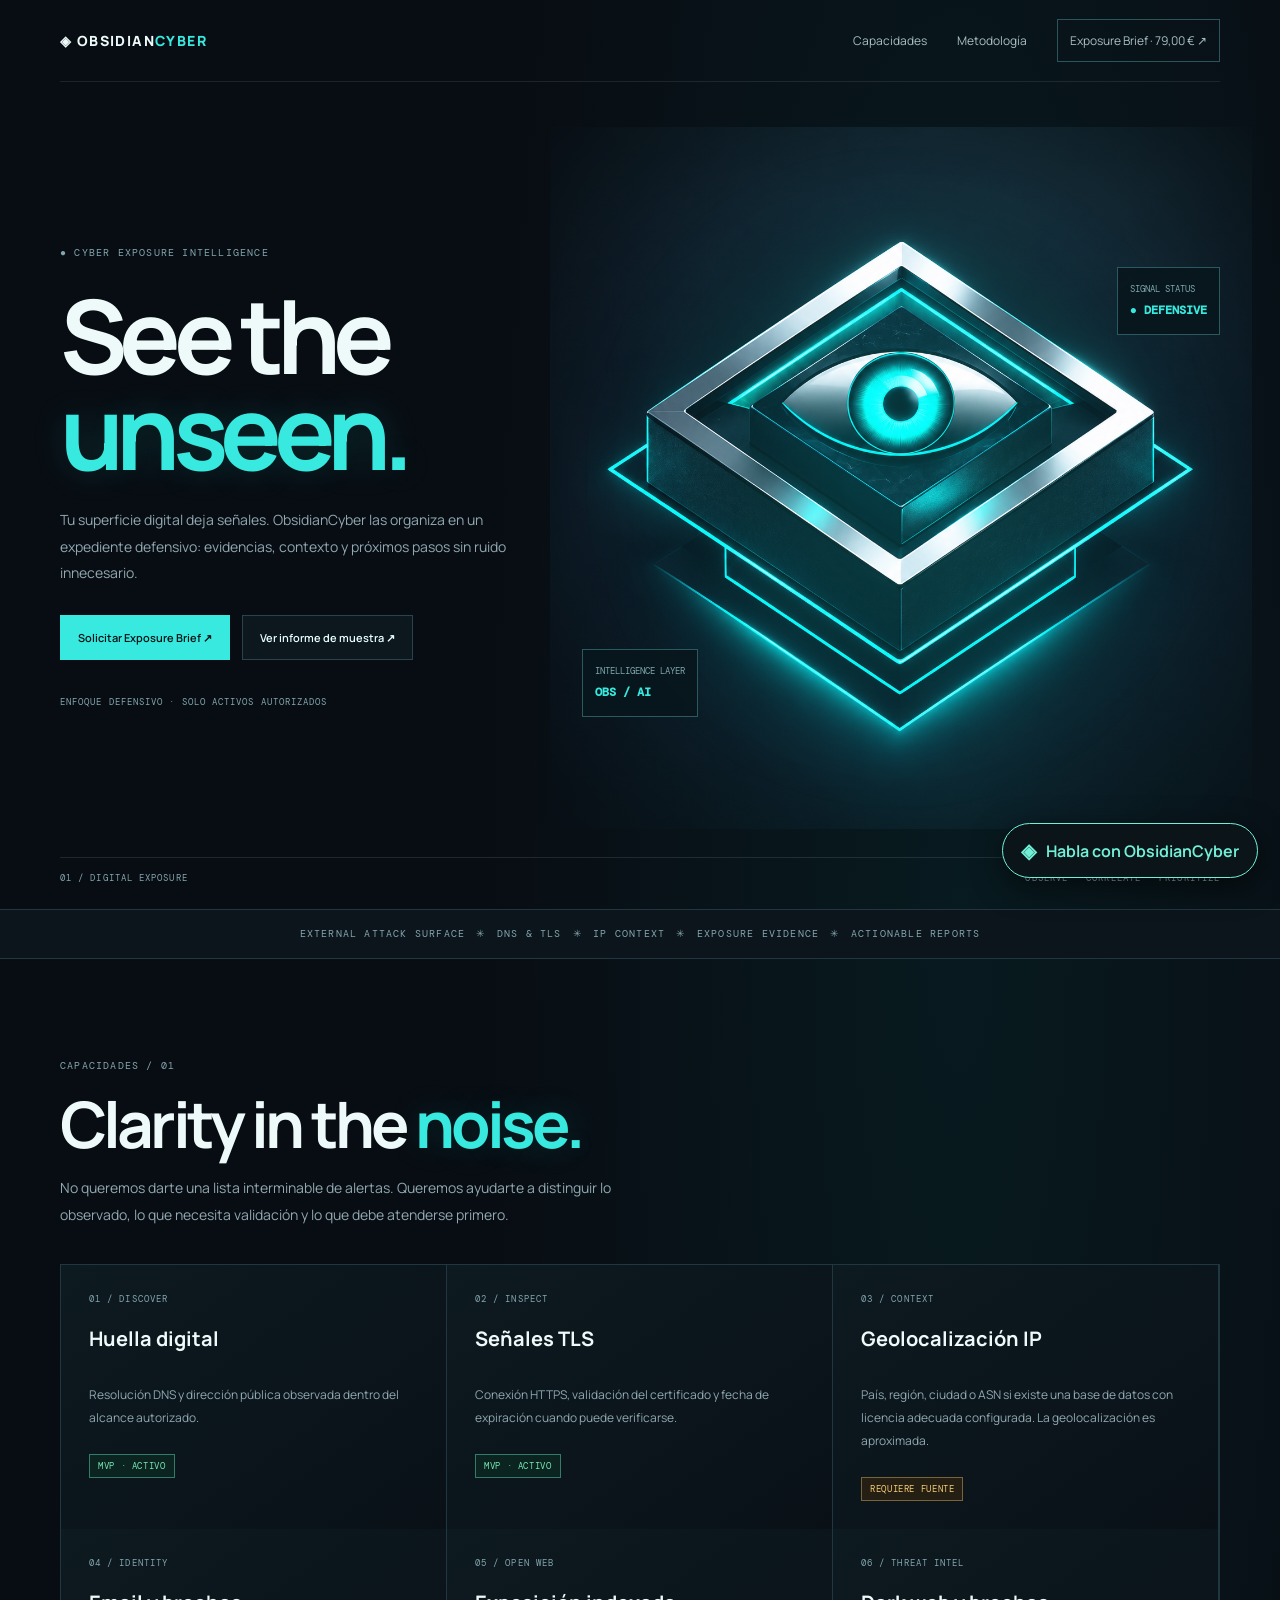
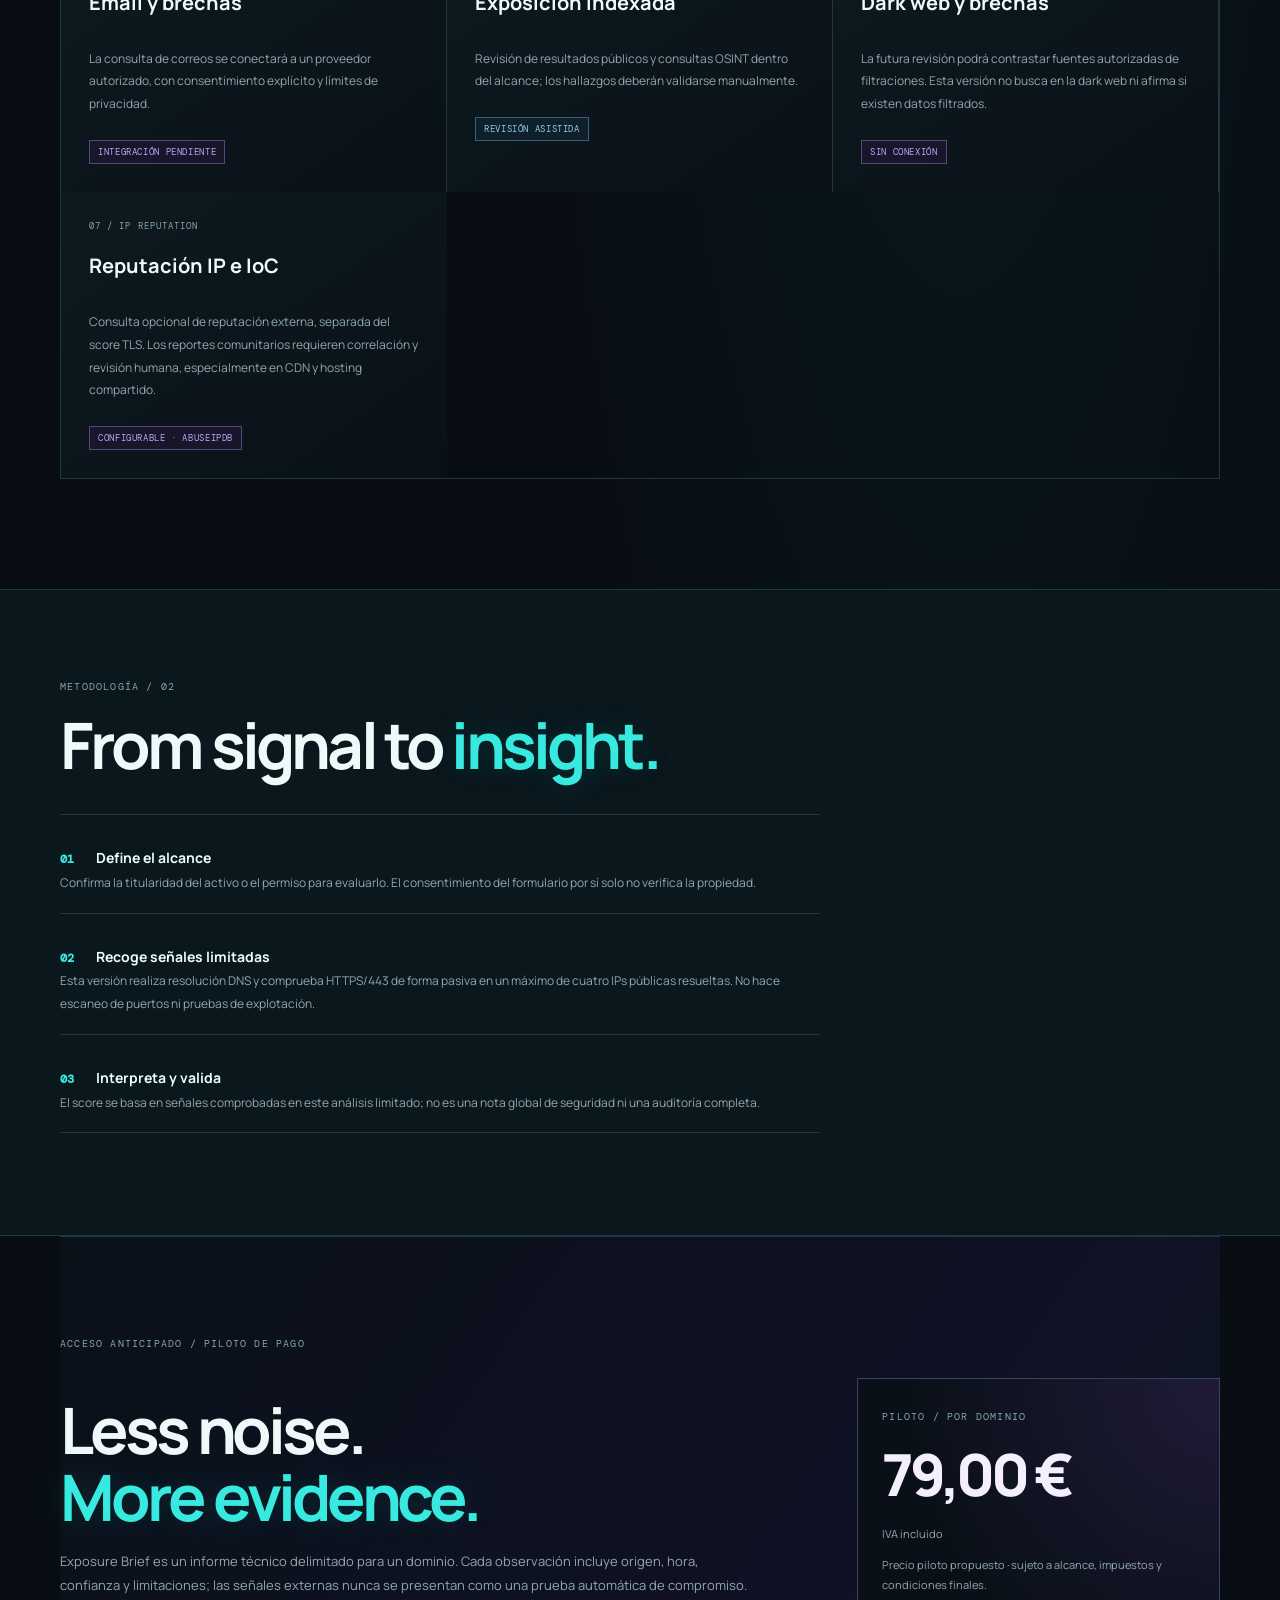
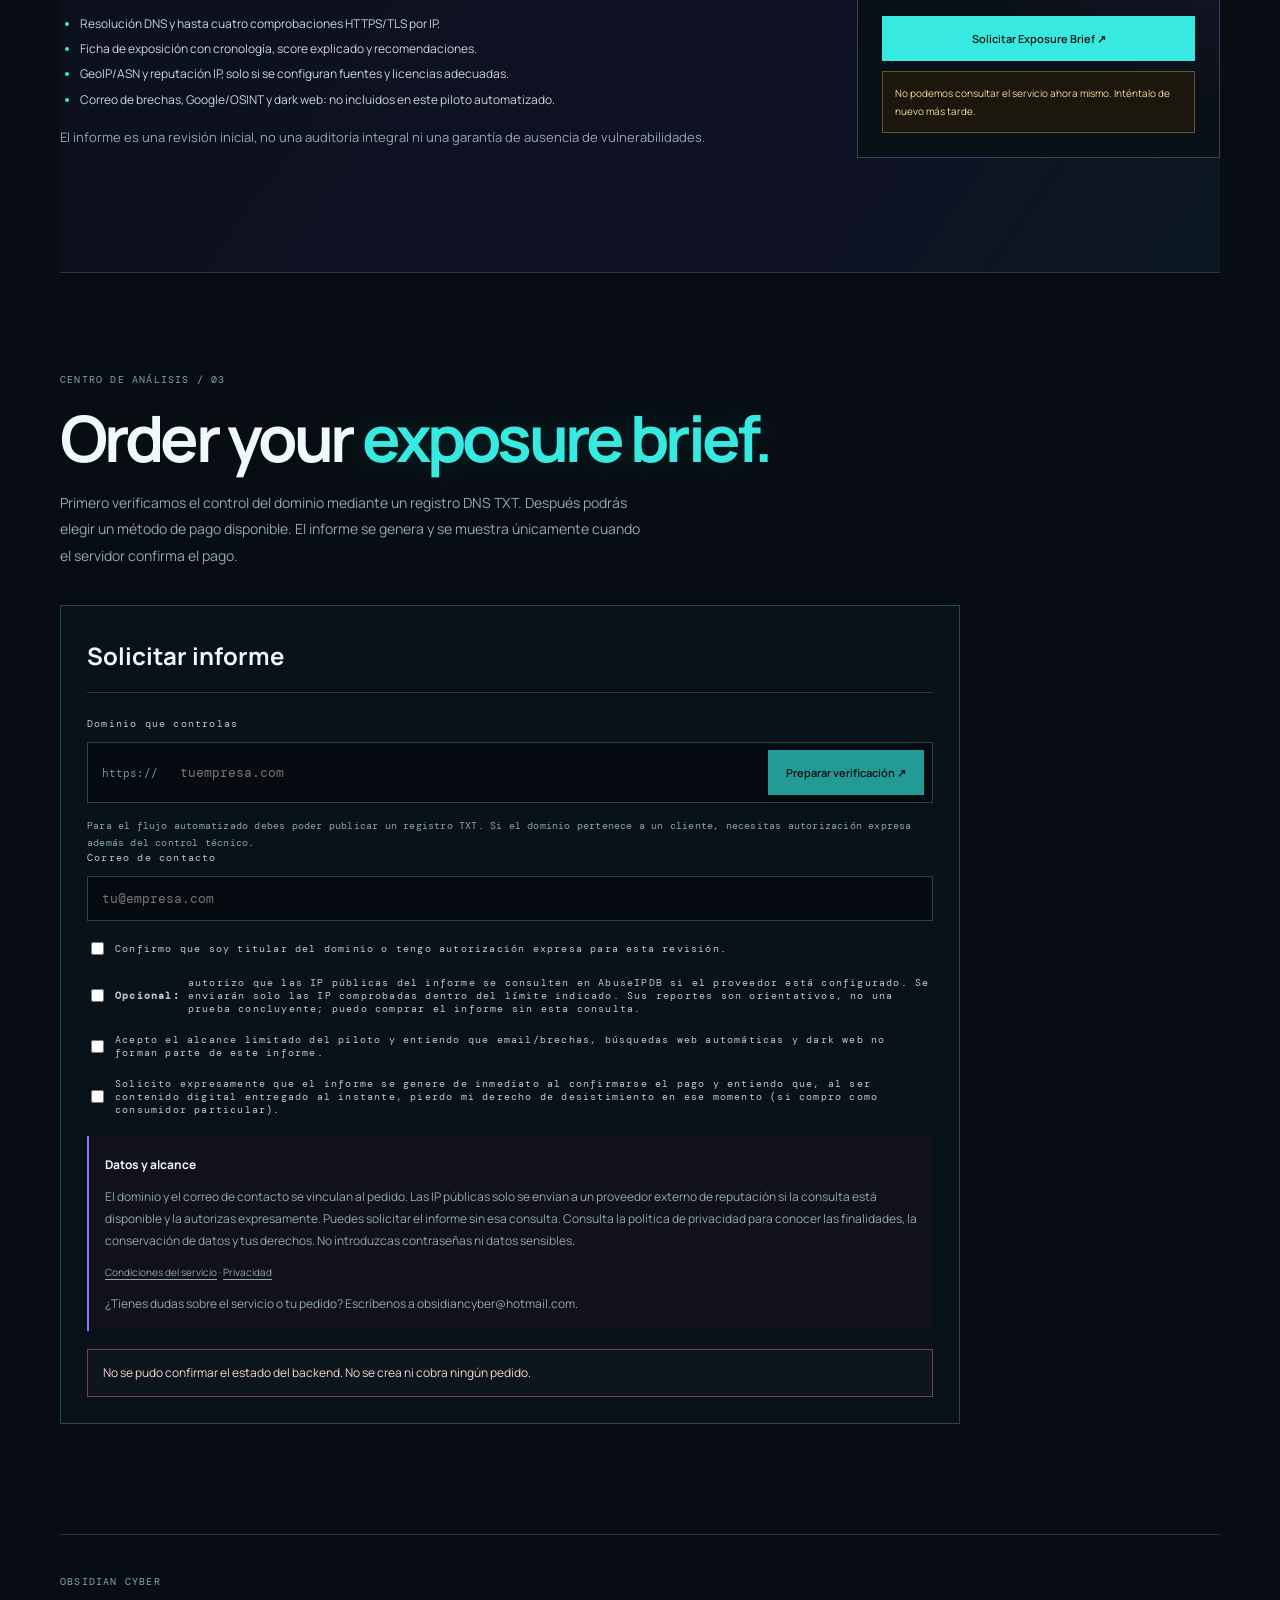
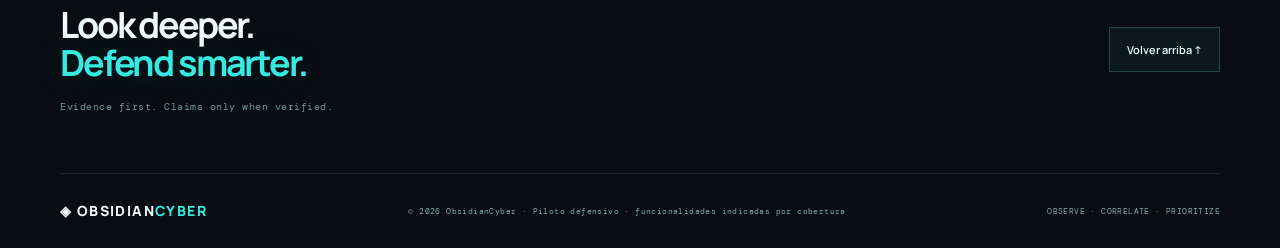
==== index.html @ bfe2bda4 "Make DNS TXT domain verification optional before payment - OBSIDIAN_REQUIRE_DNS_VERIFICATION (defaul" ====
<!doctype html>
<html lang="es">
<head>
  <meta charset="utf-8">
  <meta name="viewport" content="width=device-width,initial-scale=1">
  <meta name="theme-color" content="#080d13">
  <meta name="description" content="ObsidianCyber: inteligencia defensiva de exposición digital con evidencias verificables y prioridades explicables.">
  <title>ObsidianCyber — See the unseen</title>
  <link rel="stylesheet" href="styles.css">
</head>
<body>
<header class="nav">
  <a class="brand" href="#top" aria-label="ObsidianCyber inicio">◈ OBSIDIAN<span>CYBER</span></a>
  <nav aria-label="Navegación principal">
    <a href="#capabilities">Capacidades</a><a href="#workflow">Metodología</a><a class="navcta" href="#workspace">Exposure Brief · <span class="pilot-price-total">79,00 €</span> ↗</a>
  </nav>
  <button class="menu" aria-label="Abrir menú" aria-expanded="false">☰</button>
</header>
<main id="top">
  <section class="hero wrap">
    <div class="copy">
      <div class="eyebrow">● CYBER EXPOSURE INTELLIGENCE</div>
      <h1>See the<br><em>unseen.</em></h1>
      <p>Tu superficie digital deja señales. ObsidianCyber las organiza en un expediente defensivo: evidencias, contexto y próximos pasos sin ruido innecesario.</p>
      <div class="actions"><a class="button primary" href="#workspace">Solicitar Exposure Brief ↗</a><a class="button" href="sample-report.html" target="_blank" rel="noopener noreferrer">Ver informe de muestra ↗</a></div>
      <small>ENFOQUE DEFENSIVO · SOLO ACTIVOS AUTORIZADOS</small>
    </div>
    <div class="art"><div class="glow"></div><img src="assets/obsidiancyber-eye.png" alt="Emblema de ojo cibernético turquesa sobre una estructura oscura de cromo"><div class="tag tag1">SIGNAL STATUS<br><b>● DEFENSIVE</b></div><div class="tag tag2">INTELLIGENCE LAYER<br><b>OBS / AI</b></div></div>
    <div class="herofoot">01 / DIGITAL EXPOSURE <span>OBSERVE · CORRELATE · PRIORITIZE</span></div>
  </section>
  <div class="ticker">EXTERNAL ATTACK SURFACE　✳　DNS & TLS　✳　IP CONTEXT　✳　EXPOSURE EVIDENCE　✳　ACTIONABLE REPORTS</div>

  <section id="capabilities" class="section wrap">
    <div class="eyebrow">CAPACIDADES / 01</div><h2>Clarity in the <em>noise.</em></h2>
    <p class="intro">No queremos darte una lista interminable de alertas. Queremos ayudarte a distinguir lo observado, lo que necesita validación y lo que debe atenderse primero.</p>
    <div class="grid capability-grid">
      <article><label>01 / DISCOVER</label><h3>Huella digital</h3><p>Resolución DNS y dirección pública observada dentro del alcance autorizado.</p><span class="status status-live">MVP · ACTIVO</span></article>
      <article><label>02 / INSPECT</label><h3>Señales TLS</h3><p>Conexión HTTPS, validación del certificado y fecha de expiración cuando puede verificarse.</p><span class="status status-live">MVP · ACTIVO</span></article>
      <article><label>03 / CONTEXT</label><h3>Geolocalización IP</h3><p>País, región, ciudad o ASN si existe una base de datos con licencia adecuada configurada. La geolocalización es aproximada.</p><span class="status status-setup">REQUIERE FUENTE</span></article>
      <article><label>04 / IDENTITY</label><h3>Email y brechas</h3><p>La consulta de correos se conectará a un proveedor autorizado, con consentimiento explícito y límites de privacidad.</p><span class="status status-roadmap">INTEGRACIÓN PENDIENTE</span></article>
      <article><label>05 / OPEN WEB</label><h3>Exposición indexada</h3><p>Revisión de resultados públicos y consultas OSINT dentro del alcance; los hallazgos deberán validarse manualmente.</p><span class="status status-manual">REVISIÓN ASISTIDA</span></article>
      <article><label>06 / THREAT INTEL</label><h3>Dark web y brechas</h3><p>La futura revisión podrá contrastar fuentes autorizadas de filtraciones. Esta versión no busca en la dark web ni afirma si existen datos filtrados.</p><span class="status status-roadmap">SIN CONEXIÓN</span></article>
      <article><label>07 / IP REPUTATION</label><h3>Reputación IP e IoC</h3><p>Consulta opcional de reputación externa, separada del score TLS. Los reportes comunitarios requieren correlación y revisión humana, especialmente en CDN y hosting compartido.</p><span class="status status-roadmap">CONFIGURABLE · ABUSEIPDB</span></article>
    </div>
  </section>

  <section id="workflow" class="workflow"><div class="wrap"><div class="eyebrow">METODOLOGÍA / 02</div><h2>From signal to <em>insight.</em></h2><div class="steps"><p><b>01</b> <strong>Define el alcance</strong><br>Confirma la titularidad del activo o el permiso para evaluarlo. El consentimiento del formulario por sí solo no verifica la propiedad.</p><p><b>02</b> <strong>Recoge señales limitadas</strong><br>Esta versión realiza resolución DNS y comprueba HTTPS/443 de forma pasiva en un máximo de cuatro IPs públicas resueltas. No hace escaneo de puertos ni pruebas de explotación.</p><p><b>03</b> <strong>Interpreta y valida</strong><br>El score se basa en señales comprobadas en este análisis limitado; no es una nota global de seguridad ni una auditoría completa.</p></div></div></section>

  <section class="section wrap pilot-offer" id="pilot-offer">
    <div class="eyebrow">ACCESO ANTICIPADO / PILOTO DE PAGO</div>
    <div class="pilot-layout">
      <div class="pilot-copy">
        <h2>Less noise.<br><em>More evidence.</em></h2>
        <p>Exposure Brief es un informe técnico delimitado para un dominio. Cada observación incluye origen, hora, confianza y limitaciones; las señales externas nunca se presentan como una prueba automática de compromiso.</p>
        <ul class="pilot-list">
          <li>Resolución DNS y hasta cuatro comprobaciones HTTPS/TLS por IP.</li>
          <li>Ficha de exposición con cronología, score explicado y recomendaciones.</li>
          <li>GeoIP/ASN y reputación IP, solo si se configuran fuentes y licencias adecuadas.</li>
          <li>Correo de brechas, Google/OSINT y dark web: no incluidos en este piloto automatizado.</li>
        </ul>
        <p class="subtle-note">El informe es una revisión inicial, no una auditoría integral ni una garantía de ausencia de vulnerabilidades.</p>
      </div>
      <aside class="pilot-card">
        <span class="eyebrow">PILOTO / POR DOMINIO</span>
        <div class="pilot-price">79,00 €</div>
        <p class="pilot-price-breakdown subtle-note">IVA incluido</p>
        <p>Precio piloto propuesto · sujeto a alcance, impuestos y condiciones finales.</p>
        <a class="button primary" href="#workspace">Solicitar Exposure Brief ↗</a>
        <div id="checkoutStatus" class="checkout-status" role="status">Preparando tu solicitud…</div>
      </aside>
    </div>
  </section>

  <section id="workspace" class="section wrap workspace">
    <div class="eyebrow">CENTRO DE ANÁLISIS / 03</div><h2>Order your <em>exposure brief.</em></h2>
    <p class="intro" id="workspaceIntro">Primero verificamos el control del dominio mediante un registro DNS TXT. Después podrás elegir un método de pago disponible. El informe se genera y se muestra únicamente cuando el servidor confirma el pago.</p>
    <form id="orderForm">
      <div class="formheading"><div><h3>Solicitar informe</h3></div></div>
      <label for="orderDomain">Dominio que controlas</label>
      <div class="inputrow"><span>https://</span><input id="orderDomain" name="domain" placeholder="tuempresa.com" autocomplete="off" required maxlength="253" aria-describedby="orderDomainHelp"><button id="createOrderButton" class="button primary" type="submit" disabled>Preparar verificación ↗</button></div>
      <small id="orderDomainHelp">Para el flujo automatizado debes poder publicar un registro TXT. Si el dominio pertenece a un cliente, necesitas autorización expresa además del control técnico.</small>
      <label for="orderEmail">Correo de contacto</label>
      <input id="orderEmail" name="email" type="email" placeholder="tu@empresa.com" autocomplete="email" required maxlength="254">
      <label class="consent"><input id="orderAuth" name="authorized" type="checkbox" required> Confirmo que soy titular del dominio o tengo autorización expresa para esta revisión.</label>
      <label class="consent"><input id="externalIntelConsent" name="externalIntelConsent" type="checkbox"> <strong>Opcional:</strong> autorizo que las IP públicas del informe se consulten en AbuseIPDB si el proveedor está configurado. Se enviarán solo las IP comprobadas dentro del límite indicado. Sus reportes son orientativos, no una prueba concluyente; puedo comprar el informe sin esta consulta.</label>
      <label class="consent"><input id="termsConsent" name="terms" type="checkbox" required> Acepto el alcance limitado del piloto y entiendo que email/brechas, búsquedas web automáticas y dark web no forman parte de este informe.</label>
      <label class="consent"><input id="immediateDeliveryConsent" name="immediateDelivery" type="checkbox" required> Solicito expresamente que el informe se genere de inmediato al confirmarse el pago y entiendo que, al ser contenido digital entregado al instante, pierdo mi derecho de desistimiento en ese momento (si compro como consumidor particular).</label>
      <div class="privacy-note"><strong>Datos y alcance</strong><p>El dominio y el correo de contacto se vinculan al pedido. Las IP públicas solo se envían a un proveedor externo de reputación si la consulta está disponible y la autorizas expresamente. Puedes solicitar el informe sin esa consulta. Consulta la política de privacidad para conocer las finalidades, la conservación de datos y tus derechos. No introduzcas contraseñas ni datos sensibles.</p><p class="legal-links"><a href="terms.html" target="_blank" rel="noopener noreferrer">Condiciones del servicio</a> · <a href="privacy.html" target="_blank" rel="noopener noreferrer">Privacidad</a></p>
<p id="obsidianSupportContact" class="subtle-note">¿Tienes dudas sobre el servicio o tu pedido? Escríbenos a <a href="mailto:obsidiancyber@hotmail.com">obsidiancyber@hotmail.com</a>.</p></div>
      <div id="orderMessage" class="form-message info" role="status" aria-live="polite">Primero verificaremos el control del dominio mediante DNS TXT. Después podrás continuar al pago cuando el pedido esté validado. El informe solo se genera tras la confirmación del pago.</div>
    </form>
    <div id="verificationPanel" class="verification-panel" hidden>
      <div class="verification-header"><span class="eyebrow">VERIFICACIÓN DEL DOMINIO / DNS TXT</span><h3>Publica este registro DNS</h3><p>Añade un TXT en tu proveedor DNS. La verificación puede tardar según el TTL y la propagación.</p></div>
      <div class="txt-value"><span>Nombre / Host</span><code id="txtName"></code><button class="button copy-button" id="copyTxtName" type="button">Copiar</button></div>
      <div class="txt-value"><span>Valor TXT</span><code id="txtValue"></code><button class="button copy-button" id="copyTxtValue" type="button">Copiar</button></div>
      <div class="actions verification-actions"><button class="button primary" id="verifyDomainButton" type="button">Comprobar registro TXT ↗</button><button class="button primary" id="payButton" type="button" disabled>Continuar al pago seguro · 79,00 € ↗</button></div>
      <div id="inlinePayPalPanel" class="inline-payments" hidden>
        <p id="inlinePaymentMessage" class="subtle-note" role="status" aria-live="polite">
          Selecciona una forma de pago. El informe solo se mostrará tras confirmar el cobro.
        </p>
        <div id="paypalButtonContainer"></div>
        <div id="cardFieldsPanel" hidden>
          <h3>Pago con tarjeta</h3>
          <p class="subtle-note">Los datos de tarjeta se introducen en campos seguros alojados por PayPal.</p>
          <div id="card-name-field-container" class="card-field"></div>
          <div id="card-number-field-container" class="card-field"></div>
          <div class="card-fields-grid">
            <div id="card-expiry-field-container" class="card-field"></div>
            <div id="card-cvv-field-container" class="card-field"></div>
          </div>
          <button id="cardPayButton" class="button primary" type="button">
            Pagar con tarjeta · 79,00 €
          </button>
        </div>
      </div>
      <p id="verificationMessage" class="subtle-note" role="status" aria-live="polite"></p>
    </div>
    <div id="report" class="report" hidden aria-live="polite"></div>
  </section>

  <section class="closing wrap"><div><div class="eyebrow">OBSIDIAN CYBER</div><h2>Look deeper.<br><em>Defend smarter.</em></h2><p class="closing-note">Evidence first. Claims only when verified.</p></div><a class="button" href="#top">Volver arriba ↑</a></section>
</main>
<footer class="footer"><a class="brand" href="#top">◈ OBSIDIAN<span>CYBER</span></a><small>© <span id="year"></span> ObsidianCyber · Piloto defensivo · funcionalidades indicadas por cobertura</small><small>OBSERVE · CORRELATE · PRIORITIZE</small></footer>

  <div id="ocSalesChatWidget" class="oc-sales-widget">
    <section id="ocSalesChatPanel" class="oc-sales-panel" aria-label="Asistente comercial" hidden>
      <header class="oc-sales-header">
        <div>
          <div class="oc-sales-brand">◈ OBSIDIAN<span>CYBER</span></div>
          <div class="oc-sales-eyebrow">ASISTENTE COMERCIAL</div>
        </div>
        <button id="ocSalesChatClose" class="oc-sales-close" type="button" aria-label="Cerrar chat">×</button>
      </header>
      <div id="ocSalesChatMessages" class="oc-sales-messages" role="log" aria-live="polite">
        <div class="oc-sales-bubble assistant">Hola, bienvenido a ObsidianCyber. ¿Gestionas webs de clientes o quieres conocer la exposición pública de tu propio dominio?</div>
      </div>
      <div class="oc-sales-links">
        <a href="sample-report.html" target="_blank" rel="noopener noreferrer">Ver informe de muestra ↗</a>
        <a href="#workspace" id="ocSalesOrderLink">Servicio piloto · <span class="pilot-price-total">79,00 €</span></a>
      </div>
      <form id="ocSalesChatForm" class="oc-sales-form">
        <label class="oc-sales-sr" for="ocSalesChatInput">Tu mensaje</label>
        <input id="ocSalesChatInput" name="message" maxlength="1000" autocomplete="off" placeholder="Escribe tu pregunta…" required>
        <button id="ocSalesChatSend" type="submit">Enviar</button>
      </form>
      <p class="oc-sales-disclaimer">Asistente de IA. No introduzcas datos sensibles. El informe solo se genera tras la confirmación del pago por el servidor.</p>
    </section>
    <button id="ocSalesChatToggle" class="oc-sales-toggle" type="button" aria-expanded="false" aria-controls="ocSalesChatPanel">
      <span class="oc-sales-toggle-icon">◈</span> Habla con ObsidianCyber
    </button>
  </div>

  <script src="script.js" defer></script>
</body>
</html>
---- styles.css ----
@import url('https://fonts.googleapis.com/css2?family=DM+Mono:wght@400;500&family=Manrope:wght@400;600;700;800&display=swap');
:root{--bg:#080d13;--panel:#0c171e;--line:#203740;--text:#eefafa;--muted:#91a8b0;--cyan:#28f0e2}*{box-sizing:border-box}html{scroll-behavior:smooth}body{margin:0;background:radial-gradient(ellipse at 75% 18%,#07383b50,transparent 35%),var(--bg);color:var(--text);font-family:Manrope,Arial,sans-serif}a{color:inherit;text-decoration:none}.nav,.wrap{width:min(1160px,calc(100% - 44px));margin:auto}.nav{height:82px;display:flex;align-items:center;justify-content:space-between;border-bottom:1px solid #ffffff17}.brand{font-size:14px;font-weight:800;letter-spacing:.1em}.brand span{color:var(--cyan)}nav{display:flex;gap:30px;align-items:center;color:#a9bec4;font-size:12px}.navcta{padding:12px;border:1px solid #2c555b}.menu{display:none;background:none;color:white;border:1px solid var(--line);padding:8px}.hero{min-height:660px;display:grid;grid-template-columns:.9fr 1.1fr;align-items:center;position:relative;padding:45px 0 80px}.copy{z-index:2}.eyebrow,label,.herofoot,.ticker,small{font:10px 'DM Mono',monospace;letter-spacing:.12em;color:#83a6ad}.copy h1{font-size:clamp(66px,8vw,112px);line-height:.94;letter-spacing:-.075em;margin:28px 0}.copy h1 em,h2 em{font-style:normal;color:var(--cyan);text-shadow:0 0 35px #28f0e226}.copy>p,.intro{max-width:470px;color:var(--muted);line-height:1.9;font-size:14px}.actions{display:flex;gap:12px;flex-wrap:wrap;margin:28px 0}.button{display:inline-flex;align-items:center;justify-content:center;padding:14px 17px;border:1px solid #29434b;background:#0c171e;color:#e9ffff;font:600 11px Manrope;cursor:pointer}.primary{background:var(--cyan);color:#031314;border-color:var(--cyan)}.copy small{font-size:9px}.art{position:relative}.art img{display:block;width:110%;margin-left:-5%;mix-blend-mode:screen;mask-image:radial-gradient(ellipse 73% 70%,#000 60%,transparent 100%)}.glow{position:absolute;inset:20%;background:#00e8d522;filter:blur(65px);border-radius:50%}.tag{position:absolute;background:#07161ce8;border:1px solid #2a5a60;padding:12px;font:9px 'DM Mono';line-height:2;color:#7fa6ad}.tag b{font-size:12px;color:var(--cyan)}.tag1{right:0;top:20%}.tag2{left:0;bottom:16%}.herofoot{position:absolute;bottom:25px;left:0;right:0;display:flex;justify-content:space-between;border-top:1px solid #ffffff1a;padding-top:14px;font-size:9px}.ticker{text-align:center;padding:17px 10px;background:#0b151b;border-block:1px solid var(--line);white-space:nowrap;overflow:hidden}.section{padding-top:100px;padding-bottom:110px}.section h2,.workflow h2,.closing h2{font-size:clamp(40px,5vw,65px);letter-spacing:-.06em;line-height:1.05;margin:18px 0}.intro{max-width:580px;margin-bottom:36px}.grid{display:grid;grid-template-columns:repeat(3,1fr);border:1px solid var(--line)}.grid article{padding:28px;background:linear-gradient(145deg,#0d1a20,#091117);border-right:1px solid var(--line);min-height:210px}.grid article:last-child{border:0}.grid label{font-size:9px}.grid h3{font-size:20px}.grid p,.steps p{color:#91a8b0;font-size:12px;line-height:1.9}.workflow{background:#0a171d;border-block:1px solid #1b3a40;padding:90px 0}.steps{max-width:760px;margin-top:36px;border-top:1px solid var(--line)}.steps p{padding:18px 0;border-bottom:1px solid var(--line)}.steps b{color:var(--cyan);margin-right:20px;font-family:'DM Mono'}.steps strong{color:#e9ffff;font-size:14px}.section form{max-width:800px;border:1px solid #29464e;padding:26px;background:#091218}.section form>label{display:block;margin-bottom:12px;color:#b8cbd0}.inputrow{display:flex;align-items:center;gap:10px;background:#050b10;border:1px solid #29434b;padding:7px 8px 7px 14px}.inputrow span{font:11px 'DM Mono';color:#71969d}.inputrow input{flex:1;min-width:0;background:transparent;border:0;color:white;outline:none;padding:12px;font:13px 'DM Mono'}.consent{display:flex!important;align-items:center;gap:8px;margin-top:18px}.consent input{accent-color:var(--cyan)}form small{display:block;margin-top:14px;letter-spacing:.02em;line-height:1.7}#result{margin-top:18px;padding:16px;border:1px solid #27645e;background:#071d20;color:#bdfaf2;font-size:12px;line-height:1.8}.closing{display:flex;justify-content:space-between;align-items:center;border-top:1px solid var(--line);padding-top:40px;padding-bottom:50px}.closing h2{font-size:36px}.footer{width:min(1160px,calc(100% - 44px));margin:auto;min-height:75px;border-top:1px solid #ffffff17;display:flex;align-items:center;justify-content:space-between;gap:16px}.footer small{font-size:8px;letter-spacing:.05em}
@media(max-width:760px){.nav,.wrap,.footer{width:calc(100% - 32px)}nav{display:none;position:absolute;top:70px;left:0;right:0;padding:24px;background:#081219;z-index:5;flex-direction:column}.nav nav.open{display:flex}.menu{display:block}.hero{grid-template-columns:1fr;padding-top:20px;min-height:auto;padding-bottom:75px}.art{grid-row:1;max-width:530px;margin:auto}.copy h1{font-size:clamp(64px,16vw,94px);margin:10px 0 20px}.herofoot{font-size:7px}.section{padding:70px 0}.grid{grid-template-columns:1fr}.grid article{border-right:0;border-bottom:1px solid var(--line);min-height:auto}.grid article:last-child{border-bottom:0}.inputrow{flex-wrap:wrap}.inputrow .button{width:100%}.closing h2{font-size:28px}.footer{padding:20px 0;flex-wrap:wrap}.footer small:last-child{display:none}}@media(prefers-reduced-motion:reduce){html{scroll-behavior:auto}}
/* ObsidianCyber Intelligence Desk: editorial case-file aesthetic, not a law-enforcement record. */
:root{--cyan:#37e9df;--purple:#9872ff;--panel-2:#0e1a23;--danger:#ff817f;--warn:#f4cd76;--ok:#77e5b5}
button:disabled{opacity:.65;cursor:wait}.capability-grid article{display:flex;flex-direction:column;align-items:flex-start}.status{display:inline-flex;align-items:center;gap:6px;margin-top:12px;border:1px solid #ffffff24;padding:5px 8px;font:9px 'DM Mono',monospace;letter-spacing:.07em}.status-live{color:var(--ok);border-color:#347c69;background:#0b241f}.status-setup{color:var(--warn);border-color:#79643a;background:#241f12}.status-roadmap{color:#b8a7f6;border-color:#554780;background:#19152a}.status-manual{color:#8ecce9;border-color:#356278;background:#0f202b}.workspace{scroll-margin-top:24px}.workspace form{max-width:900px}.formheading{display:flex;align-items:center;justify-content:space-between;gap:20px;border-bottom:1px solid var(--line);padding-bottom:20px;margin-bottom:24px}.formheading h3{margin:7px 0 0;font-size:24px}.case-stamp{border:1px solid #356b6c;color:var(--cyan);padding:10px 12px;font:10px 'DM Mono',monospace;letter-spacing:.1em;white-space:nowrap}.privacy-note{margin-top:20px;padding:16px;border-left:2px solid var(--purple);background:#11111c}.privacy-note strong{font-size:12px}.privacy-note p{color:var(--muted);font-size:12px;line-height:1.8;margin-bottom:0}.form-message{margin-top:18px;padding:13px 15px;border:1px solid var(--line);background:#0b161d;color:#c4dadd;font-size:12px;line-height:1.7}.form-message.success{border-color:#286650;color:#adf2d0}.form-message.error{border-color:#7d4141;color:#ffd0d0}.form-message.info{border-color:#315b78;color:#c0e7ff}.report{margin-top:30px;background:linear-gradient(150deg,#0d171f,#080d13 52%);border:1px solid #315059;box-shadow:0 30px 90px #0008;overflow:hidden}.report-header{display:flex;justify-content:space-between;gap:24px;padding:26px;border-bottom:1px solid #2a3e49;background:radial-gradient(ellipse at 80% 0%,#22384b80,transparent 45%),#0b121b}.report-title h2{font-size:clamp(24px,4vw,40px);margin:12px 0 8px;letter-spacing:-.045em}.report-subtitle{font:13px 'DM Mono',monospace;color:#a9c3ca;margin:0;overflow-wrap:anywhere}.report-stamp{align-self:flex-start;min-width:140px;text-align:right;border:1px solid #3d656c;padding:12px;color:var(--cyan);font:9px 'DM Mono',monospace;letter-spacing:.08em}.report-stamp span,.report-stamp strong{display:block}.report-stamp strong{font-size:15px;margin:9px 0;color:#e8fffd;overflow-wrap:anywhere}.report-summary{display:grid;grid-template-columns:.75fr 1.25fr;gap:18px;padding:22px;border-bottom:1px solid var(--line)}.score-panel{border:1px solid #29434c;background:#071116;padding:18px}.score-number{font-size:56px;line-height:1.05;letter-spacing:-.07em;font-weight:800;margin:12px 0}.score-number small{font-size:15px;letter-spacing:0;color:#6f9098}.score-meter{height:5px;background:#1a3037;margin:12px 0 14px;overflow:hidden}.score-meter:after{content:"";display:block;width:var(--score,0%);height:100%;background:linear-gradient(90deg,var(--ok),var(--warn),var(--danger));transition:width .3s}.score-label{color:#aec6ca;font-size:12px;line-height:1.6;margin-bottom:0}.summary-details{display:grid;align-content:start}.data-line{display:grid;grid-template-columns:minmax(125px,.8fr) minmax(0,1.2fr);gap:16px;padding:10px 0;border-bottom:1px solid #ffffff12;font-size:11px;line-height:1.6}.data-label{font:9px 'DM Mono',monospace;color:#86a2aa;text-transform:uppercase;letter-spacing:.06em}.data-value{color:#dfedee;overflow-wrap:anywhere}.report-notice{margin:18px 22px;padding:14px 16px;border-left:2px solid var(--purple);background:#171427}.report-notice strong{font-size:12px;color:#dbd2ff}.report-notice p{font-size:11px;line-height:1.8;color:#b5b2c7;margin:7px 0 0}.report-section{padding:20px 22px;border-bottom:1px solid var(--line)}.report-section h3{font-size:19px;margin:9px 0 16px;letter-spacing:-.025em}.evidence-table{display:grid;grid-template-columns:repeat(2,minmax(0,1fr));gap:12px}.ip-card,.finding-card,.module-card{border:1px solid #233d47;background:#0a151c;padding:15px;min-width:0}.ip-address{display:inline-block;color:#edffff;font:600 17px 'DM Mono',monospace;overflow-wrap:anywhere;margin-right:8px}.ip-card .status{margin:4px 0 10px}.ip-card .data-line{grid-template-columns:1fr;gap:2px;padding:8px 0}.subtle-note{color:#859fa6;font-size:10px;line-height:1.6}.empty-state{padding:15px;border:1px dashed #36505a;color:#9ab2b8;font-size:12px;line-height:1.8}.finding-card{margin-top:10px}.finding-top{display:flex;align-items:center;justify-content:space-between;gap:12px}.severity{font:9px 'DM Mono',monospace;text-transform:uppercase;letter-spacing:.07em;padding:5px 7px}.severity-high,.severity-critical{color:#ffb1b1;border:1px solid #7b434b;background:#251215}.severity-medium{color:#ffe2a2;border:1px solid #79643a;background:#241d10}.severity-low,.severity-info{color:#b6dce1;border:1px solid #38616a;background:#0d2027}.finding-weight{font:10px 'DM Mono',monospace;color:#edc6ca}.finding-card h4{margin:12px 0 6px;font-size:14px}.finding-card>p{font-size:12px;line-height:1.7;color:#a8bec3}.finding-card .data-line{grid-template-columns:minmax(85px,.55fr) minmax(0,1.45fr)}.module-grid{display:grid;grid-template-columns:repeat(3,minmax(0,1fr));gap:10px}.module-top{color:#e8f6f7;font-size:12px;font-weight:700}.module-card .status{margin:10px 0 7px}.module-card p{font-size:10px;line-height:1.7;color:#92aab0;margin-bottom:0}.report-footer{display:flex;justify-content:space-between;align-items:center;gap:20px;padding:20px 22px;background:#070d12}.report-footer>p{color:#829aa2;font-size:10px;line-height:1.8;max-width:450px;margin:0}.report-actions{margin:0;flex-shrink:0}.closing-note{font:10px 'DM Mono',monospace;color:#77959d;letter-spacing:.05em}.button:focus-visible,a:focus-visible,input:focus-visible{outline:2px solid var(--cyan);outline-offset:3px}
@media(max-width:760px){.report-header{flex-direction:column}.report-stamp{text-align:left;width:100%;min-width:0}.report-summary{grid-template-columns:1fr}.evidence-table{grid-template-columns:1fr}.module-grid{grid-template-columns:1fr}.formheading{align-items:flex-start;flex-direction:column}.report-footer{align-items:flex-start;flex-direction:column}.report-actions{width:100%}.report-actions .button{flex:1}.data-line{grid-template-columns:1fr;gap:3px}.finding-card .data-line{grid-template-columns:1fr;gap:3px}.score-number{font-size:48px}}
@media print{body{background:#fff;color:#141414}.nav,.hero,.ticker,#capabilities,#workflow,#workspace>form,.closing,.footer,.report-actions,.form-message{display:none!important}.workspace{width:100%;padding:0}.workspace>.eyebrow,.workspace>h2,.workspace>.intro{display:none}.report{display:block!important;background:#fff;color:#111;border:0;box-shadow:none}.report-header,.score-panel,.ip-card,.finding-card,.module-card,.report-notice,.report-footer{background:#fff!important;color:#111;box-shadow:none}.report-header,.report-summary,.report-section{break-inside:avoid;border-color:#bbb}.report-title h2,.report-subtitle,.data-value,.ip-address,.finding-card h4,.module-top{color:#111}.eyebrow,.data-label,.score-label,.report-notice p,.report-footer>p,.module-card p,.subtle-note,.finding-card>p{color:#444}.report-stamp{color:#111;border-color:#555}.report-stamp strong{color:#111}.status,.severity{background:#fff!important;color:#111!important;border-color:#777!important}.report{font-family:Arial,sans-serif}.report-section h3{color:#111}.score-number{color:#111}.score-meter{border:1px solid #555}.score-meter:after{background:#888!important}}

.map-link{display:inline-block;margin-top:9px;color:var(--cyan);font-size:10px;text-decoration:underline;text-underline-offset:3px}.report-stamp strong{overflow-wrap:anywhere}

/* Commercial pilot, evidence provenance and investigation timeline */
.pilot-offer{border-top:1px solid var(--line);border-bottom:1px solid var(--line);background:linear-gradient(125deg,#0a1119,#101125 65%,#0b1820)}
.pilot-layout{display:grid;grid-template-columns:1.35fr .65fr;gap:44px;align-items:start;margin-top:28px}
.pilot-copy>p{max-width:690px;color:var(--muted);font-size:13px;line-height:1.9}
.pilot-list{padding-left:20px;color:#c6d7db;font-size:12px;line-height:2.1}
.pilot-list li::marker{color:var(--cyan)}
.pilot-card{padding:24px;border:1px solid #38435c;background:radial-gradient(ellipse at top right,#38275c77,transparent 60%),#0a1018}
.pilot-price{font-size:58px;letter-spacing:-.07em;font-weight:800;color:#f4efff;margin:9px 0}
.pilot-card p{font-size:11px;color:var(--muted);line-height:1.8}
.pilot-card .button{width:100%;margin:10px 0}
.checkout-status{padding:12px;border:1px solid var(--line);font-size:10px;line-height:1.8;color:#aebfc5}
.checkout-status.ready{border-color:#286650;color:#adf2d0;background:#071a16}
.checkout-status.not-ready{border-color:#65552f;color:#f1d99a;background:#1b170d}
#orderForm>input[type=email]{display:block;width:100%;margin:7px 0 16px;padding:13px 14px;background:#050b10;border:1px solid #29434b;color:#effafa;font:13px 'DM Mono',monospace}
.order-panel{margin-top:16px}
.verification-panel{max-width:900px;margin-top:20px;border:1px solid #3f4e76;background:linear-gradient(150deg,#10131f,#0b121a);padding:24px}
.verification-header h3{font-size:21px;margin:8px 0}
.verification-header p{color:var(--muted);font-size:12px;line-height:1.8}
.txt-value{display:grid;grid-template-columns:110px minmax(0,1fr) auto;gap:12px;align-items:center;border:1px solid #283944;background:#060c12;padding:12px;margin-top:10px}
.txt-value>span{font:9px 'DM Mono',monospace;text-transform:uppercase;letter-spacing:.08em;color:#85a7af}
.txt-value code{white-space:pre-wrap;overflow-wrap:anywhere;color:#dbd5ff;font:12px 'DM Mono',monospace}
.copy-button{padding:8px 10px;font-size:10px}
.verification-actions{margin-bottom:12px}
.verification-actions .button:disabled{filter:saturate(.4)}
.paid-stamp{display:inline-block;margin-top:10px;border:1px solid #2d7e65;background:#0b211b;color:#a6f3d3;padding:8px 10px;font:10px 'DM Mono',monospace;letter-spacing:.09em}
.score-method-mini{font-size:10px;line-height:1.7;color:#839da4;margin:11px 0 0}
.section-explainer{max-width:900px;color:var(--muted);font-size:11px;line-height:1.85}
.score-breakdown-grid{display:grid;grid-template-columns:repeat(2,minmax(0,1fr));gap:10px;margin-top:14px}
.score-breakdown-card{padding:14px;background:#0a151c;border:1px solid #2d424f;min-width:0}
.score-breakdown-card>p{font-size:11px;line-height:1.8;color:#a9c0c6}
.score-breakdown-card .data-line{grid-template-columns:1fr;gap:3px}
.rule-reference{margin-top:20px;padding:15px;border:1px dashed #32434c}
.rule-reference h4{margin:0 0 8px;font-size:12px;color:#e8dfff}
.timeline{position:relative;margin:20px 0 0;padding-left:22px}
.timeline:before{content:"";position:absolute;top:7px;bottom:8px;left:6px;width:1px;background:linear-gradient(var(--purple),#2d5360 80%,transparent)}
.timeline-event{position:relative;display:grid;grid-template-columns:1fr;gap:8px;padding:0 0 20px 18px}
.timeline-marker{position:absolute;left:-21px;top:5px;width:12px;height:12px;border-radius:50%;border:2px solid var(--cyan);background:#09131a;box-shadow:0 0 15px #37e9df3a}
.timeline-dns{border-color:#60dfb5}.timeline-tls{border-color:var(--cyan)}.timeline-geolocation{border-color:var(--purple)}.timeline-reputation{border-color:var(--warn)}.timeline-report{border-color:#9da7bb}
.timeline-copy{border:1px solid #243c47;background:#0a141b;padding:14px}
.timeline-top{display:flex;align-items:center;justify-content:space-between;gap:10px;flex-wrap:wrap}
.timeline-date{font:9px 'DM Mono',monospace;color:#87a7af}
.confidence-pill{display:inline-block;max-width:100%;padding:4px 7px;border:1px solid #474064;background:#191526;color:#d4c7ff;font:8px 'DM Mono',monospace;letter-spacing:.05em}
.timeline-copy h4{font-size:13px;margin:10px 0 6px;color:#edf8fa}
.timeline-copy>p:not(.subtle-note){font-size:11px;line-height:1.8;color:#a8bec3}
.timeline-copy .data-line{grid-template-columns:90px minmax(0,1fr);padding:7px 0}
.ip-subhead{padding-top:14px;margin-top:12px;border-top:1px solid #2a414b;color:#c3b0ff;font:9px 'DM Mono',monospace;letter-spacing:.08em}
.shared-warning{margin-top:10px;padding:10px;border-left:2px solid var(--warn);background:#241d10;color:#f1d99a;font-size:10px;line-height:1.8}
.source-grid .module-card{min-height:110px}
.source-grid .module-card p+p{margin-top:8px;color:#b6a7da}
.sample-banner{margin:18px 22px 0;padding:14px;border:1px solid #7b6334;background:#21190d;color:#ffe4a8;font:10px 'DM Mono',monospace;letter-spacing:.08em;line-height:1.8}
.sample-body{padding:0 0 25px}
.sample-title{margin:22px;font-size:12px;line-height:1.8;color:#abc0c6}
@media(max-width:760px){.pilot-layout{grid-template-columns:1fr;gap:24px}.txt-value{grid-template-columns:1fr;gap:8px}.txt-value .button{justify-self:start}.score-breakdown-grid{grid-template-columns:1fr}.timeline-copy .data-line{grid-template-columns:1fr;gap:3px}.pilot-price{font-size:48px}}
@media print{.pilot-offer,.verification-panel{display:none!important}.timeline-copy,.score-breakdown-card,.rule-reference,.source-grid .module-card{background:#fff!important;color:#111;border-color:#bbb}.timeline-copy h4,.confidence-pill,.timeline-date,.score-breakdown-card>p,.rule-reference h4{color:#111}.timeline:before{background:#999}.timeline-marker{box-shadow:none;background:#fff}.paid-stamp{background:#fff;color:#111;border-color:#555}.shared-warning,.sample-banner{background:#fff;color:#111;border-color:#777}}
.legal-page{max-width:900px;padding-top:50px;padding-bottom:80px}.legal-page h1{font-size:clamp(38px,6vw,66px);letter-spacing:-.06em;margin:20px 0}.legal-page h2{font-size:18px;margin:30px 0 10px;color:#dcd3ff}.legal-page p{font-size:13px;line-height:1.9;color:#a8bec3;max-width:850px}.legal-links{margin-top:12px;color:#baabff;font-size:10px!important}.legal-links a{text-decoration:underline;text-underline-offset:3px}
@media print{.legal-page{color:#111}.legal-page h1,.legal-page h2,.legal-page p{color:#111}}



/* OC_SALES_CHAT_WIDGET_V1 */
.oc-sales-widget, .oc-sales-widget * { box-sizing: border-box; }
.oc-sales-widget {
  position: fixed; right: 22px; bottom: 22px; z-index: 9998;
  font-family: inherit; color: #edf6f5;
}
.oc-sales-toggle {
  display: flex; align-items: center; gap: 10px; cursor: pointer;
  border: 1px solid #72f0d7; border-radius: 999px;
  background: #0b1519; color: #72f0d7; padding: 13px 18px;
  box-shadow: 0 8px 30px #0008; font: inherit; font-weight: 650;
}
.oc-sales-toggle:hover { background: #14282b; }
.oc-sales-toggle-icon { font-size: 1.25rem; }
.oc-sales-panel {
  display: flex; flex-direction: column; width: min(380px, calc(100vw - 28px));
  height: min(560px, calc(100vh - 105px)); margin-bottom: 12px;
  background: #0b1116; color: #edf6f5; border: 1px solid #294148;
  border-radius: 14px; box-shadow: 0 14px 45px #0009; overflow: hidden;
}
.oc-sales-panel[hidden] { display: none !important; }
.oc-sales-header {
  display: flex; justify-content: space-between; align-items: center;
  padding: 15px 16px; background: #101c21; border-bottom: 1px solid #263b40;
}
.oc-sales-brand { font-weight: 800; letter-spacing: 1.6px; font-size: .95rem; }
.oc-sales-brand span { color: #72f0d7; }
.oc-sales-eyebrow { color: #8abdb5; font-size: .66rem; letter-spacing: 1.5px; margin-top: 4px; }
.oc-sales-close {
  border: 1px solid #345057; color: #dffaf4; background: transparent;
  border-radius: 7px; width: 34px; height: 34px; cursor: pointer; font-size: 1.3rem;
}
.oc-sales-messages {
  flex: 1; overflow-y: auto; padding: 15px; display: flex;
  flex-direction: column; gap: 10px;
}
.oc-sales-bubble {
  max-width: 92%; white-space: pre-wrap; overflow-wrap: anywhere;
  line-height: 1.5; padding: 11px 12px; border-radius: 11px; font-size: .91rem;
}
.oc-sales-bubble.assistant {
  align-self: flex-start; background: #132126; border: 1px solid #294047;
}
.oc-sales-bubble.user {
  align-self: flex-end; color: #06110f; background: #72f0d7;
}
.oc-sales-bubble.pending { color: #9bc7c0; font-style: italic; }
.oc-sales-links {
  display: flex; flex-wrap: wrap; gap: 8px; padding: 0 14px 12px;
}
.oc-sales-links a {
  color: #72f0d7; border: 1px solid #2d5552; border-radius: 6px;
  text-decoration: none; font-size: .78rem; padding: 7px 9px;
}
.oc-sales-links a:hover { background: #142a2d; }
.oc-sales-form {
  display: flex; gap: 8px; padding: 12px;
  border-top: 1px solid #263b40; background: #0e171c;
}
.oc-sales-form input {
  min-width: 0; flex: 1; width: 100%; color: #edf6f5;
  border: 1px solid #31454a; background: #080e12; border-radius: 7px;
  padding: 11px; font: inherit; font-size: .9rem;
}
.oc-sales-form input:focus { outline: 1px solid #72f0d7; }
.oc-sales-form button {
  border: 0; border-radius: 7px; padding: 0 13px;
  background: #72f0d7; color: #06110f; font: inherit; font-weight: 700;
  cursor: pointer;
}
.oc-sales-form button:disabled { opacity: .5; cursor: wait; }
.oc-sales-disclaimer { margin: 0; padding: 0 13px 12px; color: #8ca3a7; font-size: .7rem; }
.oc-sales-sr {
  position: absolute; width: 1px; height: 1px; padding: 0; margin: -1px;
  overflow: hidden; clip: rect(0,0,0,0); white-space: nowrap; border: 0;
}
@media (max-width: 480px) {
  .oc-sales-widget { right: 10px; bottom: 10px; }
  .oc-sales-panel { width: calc(100vw - 20px); height: min(540px, calc(100vh - 85px)); }
  .oc-sales-toggle { padding: 11px 14px; }
}
/* END OC_SALES_CHAT_WIDGET_V1 */


/* OBSIDIAN_PAYPAL_INLINE_CHECKOUT */
.inline-payments {
  margin-top: 1rem;
  padding: 1.1rem;
  border: 1px solid rgba(91, 221, 205, .28);
  border-radius: 16px;
  background: rgba(6, 19, 25, .72);
}
.inline-payments[hidden],
#cardFieldsPanel[hidden] {
  display: none !important;
}
#paypalButtonContainer {
  width: 100%;
  max-width: 460px;
  margin: .75rem auto 1rem;
}
#cardFieldsPanel {
  margin-top: 1.25rem;
  padding-top: 1rem;
  border-top: 1px solid rgba(91, 221, 205, .2);
}
.card-field {
  min-height: 46px;
  margin: .65rem 0;
  padding: .25rem .45rem;
  border: 1px solid rgba(130, 165, 174, .45);
  border-radius: 8px;
  background: #fff;
}
.card-fields-grid {
  display: grid;
  grid-template-columns: repeat(2, minmax(0, 1fr));
  gap: .75rem;
}
#cardPayButton {
  width: 100%;
  margin-top: .8rem;
}
@media (max-width: 480px) {
  .card-fields-grid {
    grid-template-columns: minmax(0, 1fr);
    gap: .2rem;
  }
}
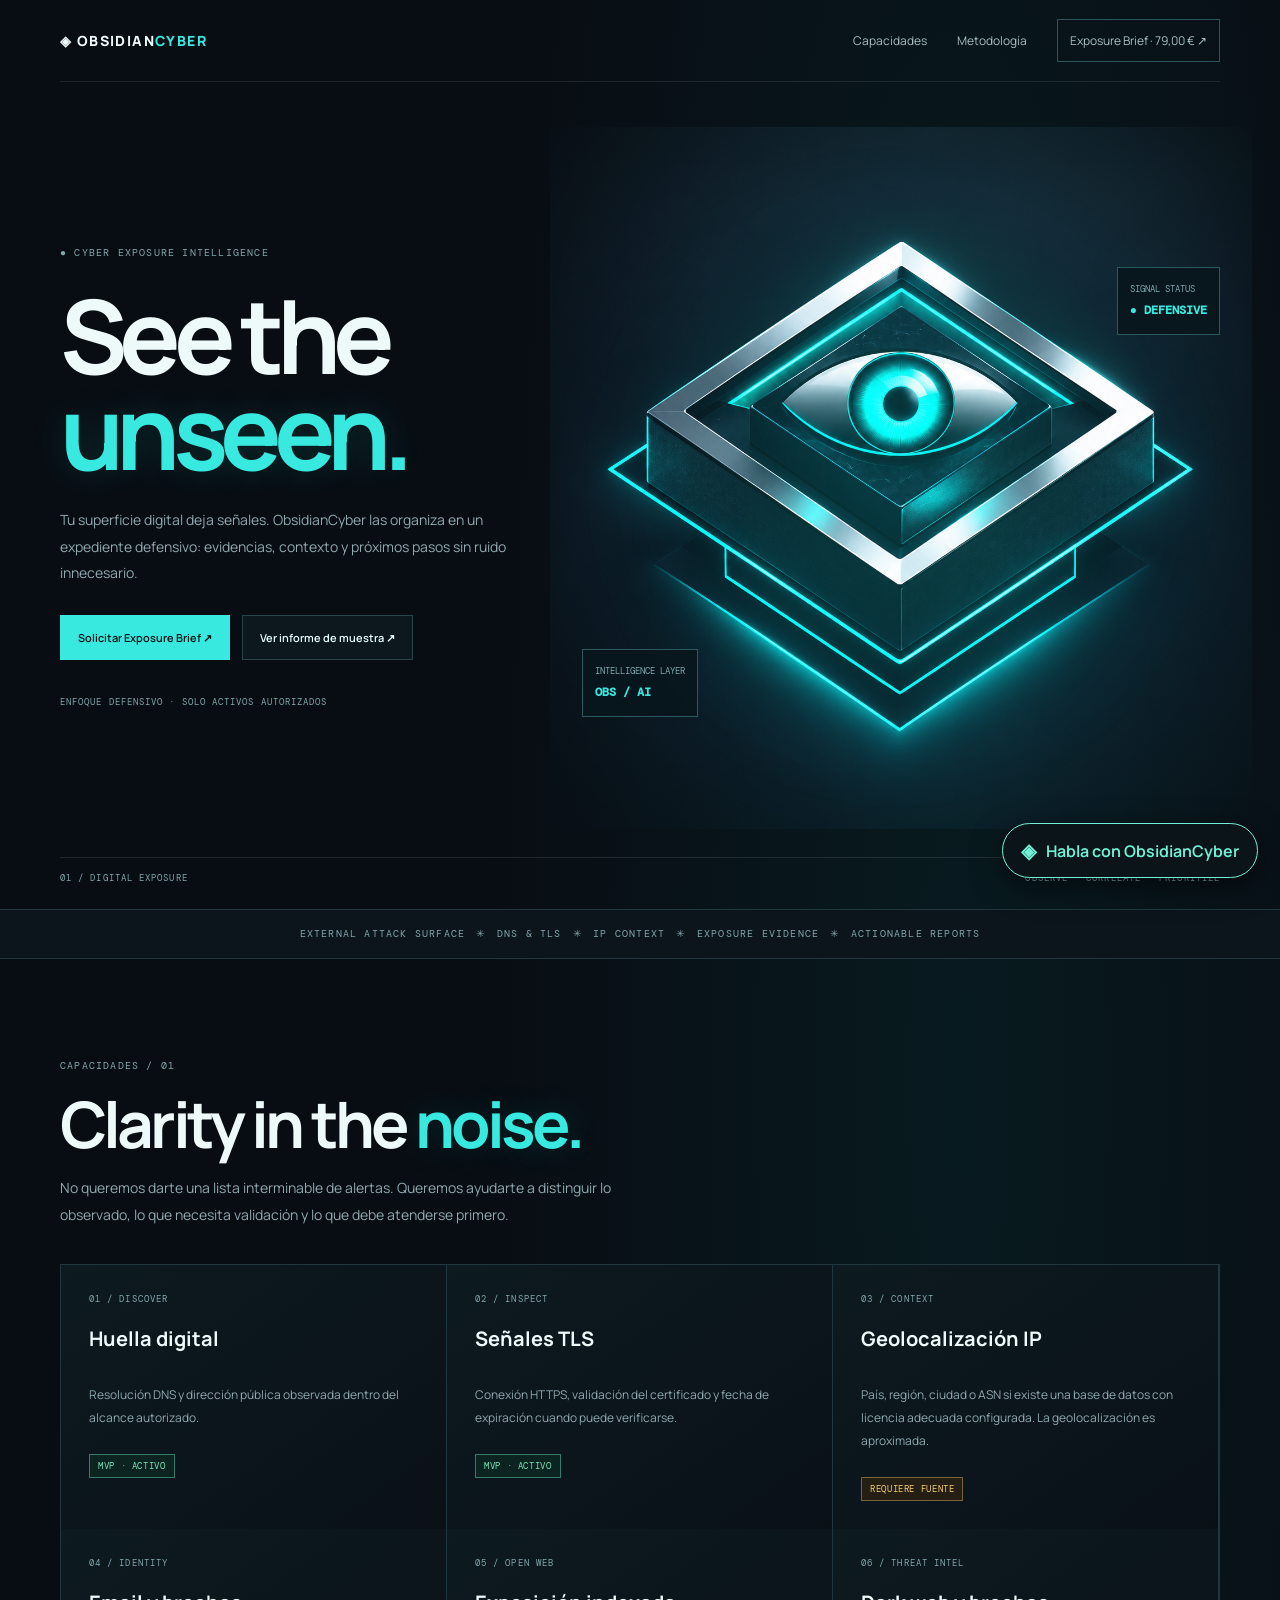
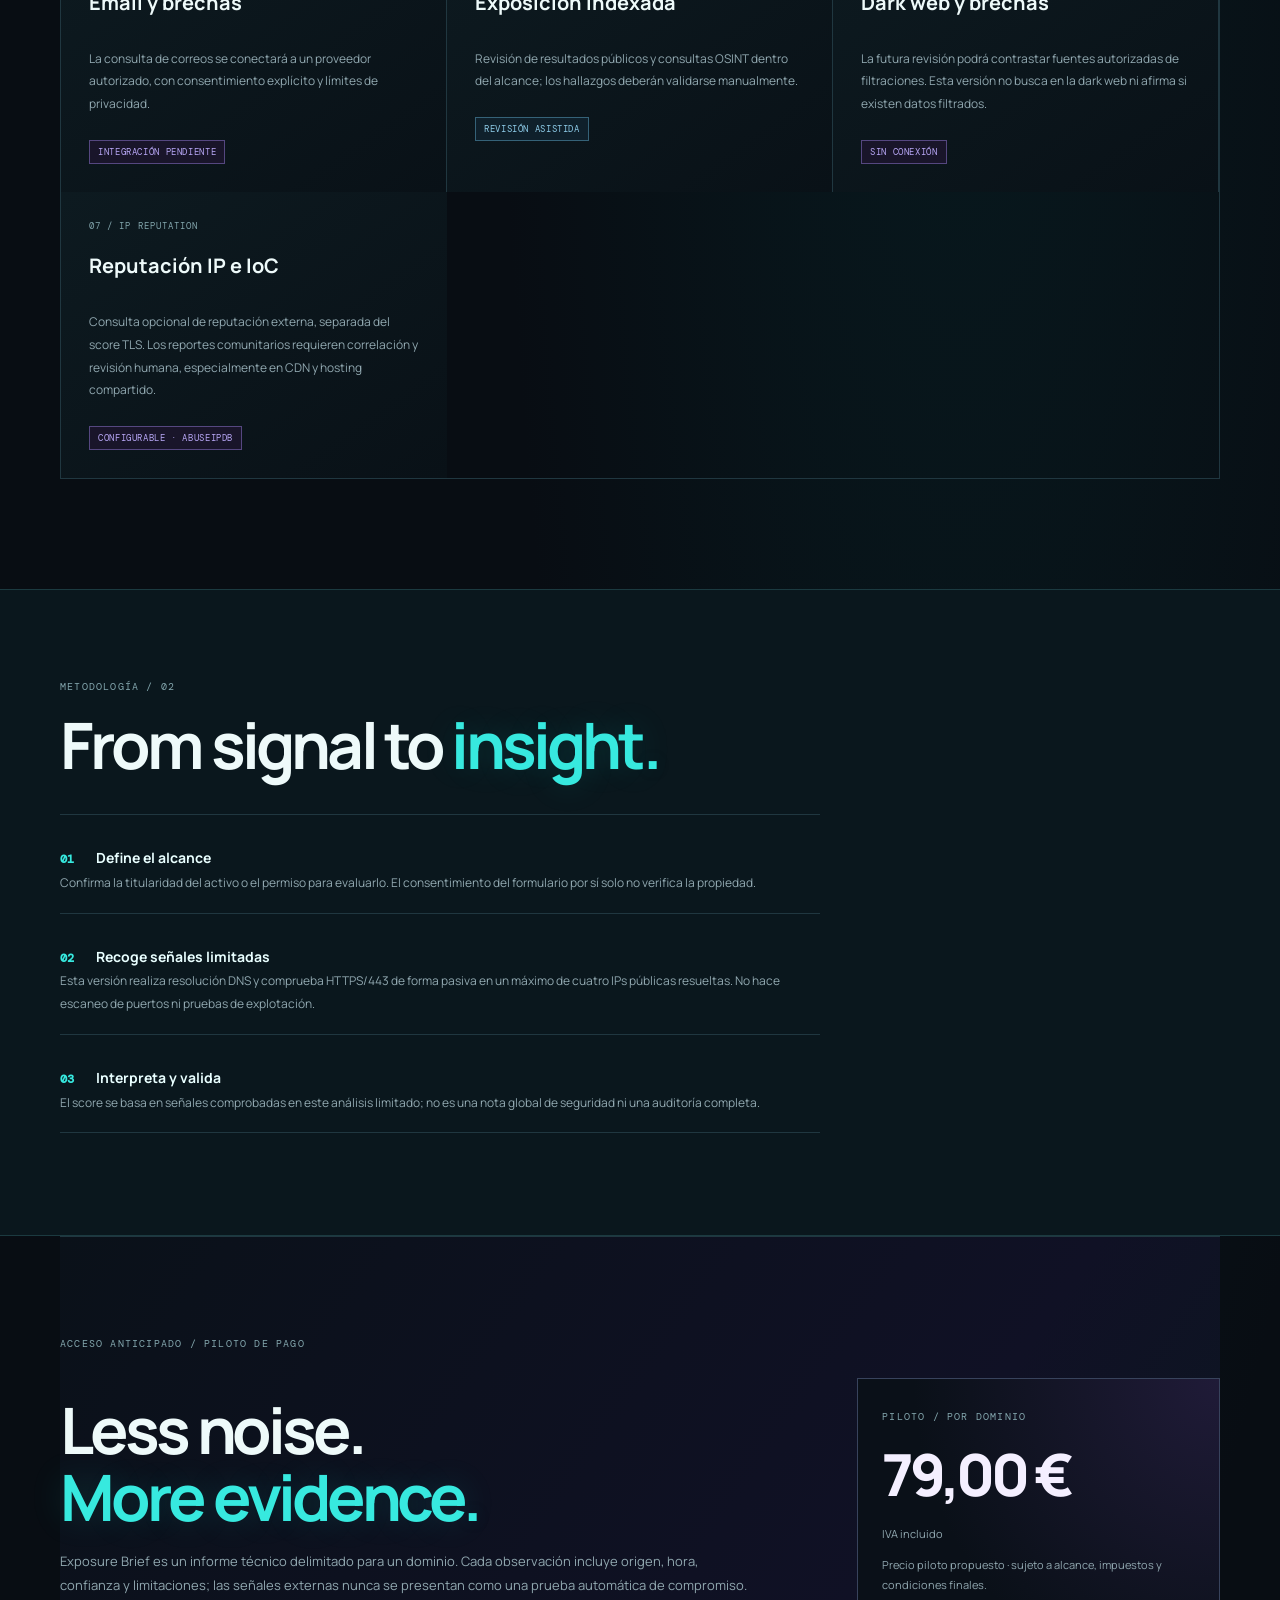
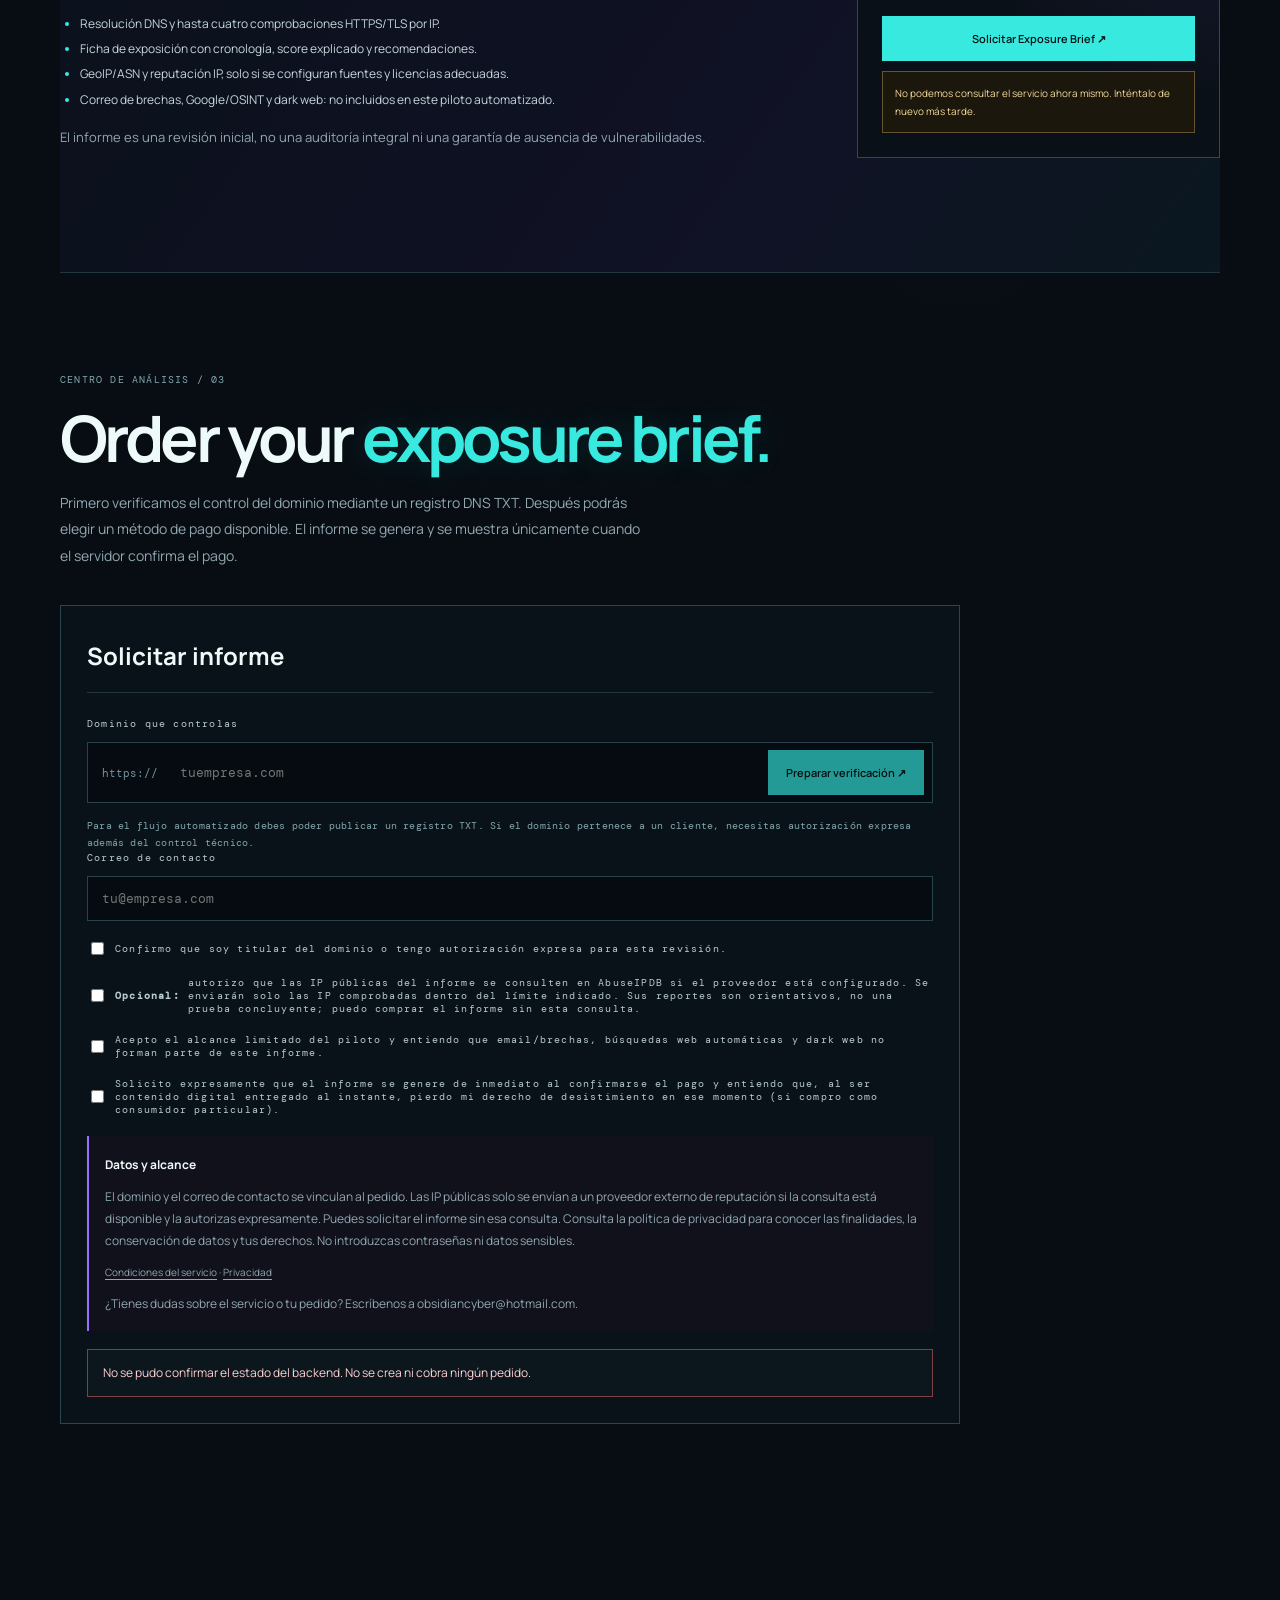
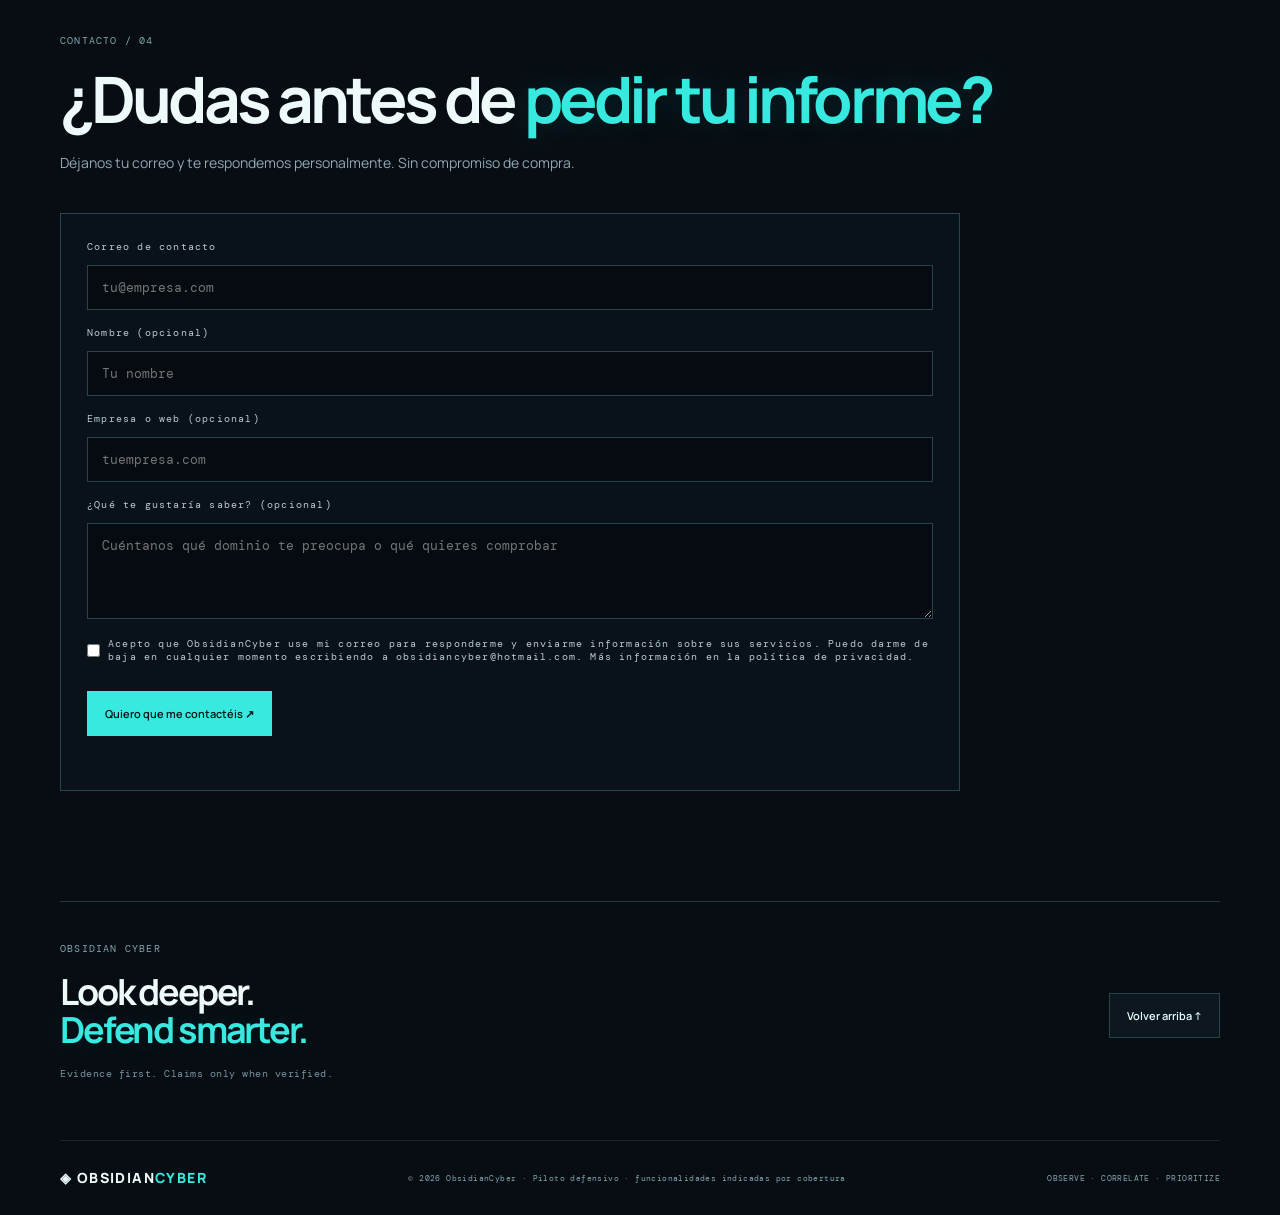
==== commit 29a1edf4: "Add consent-based lead capture form and protected leads export - POST /api/leads (consent required, " ====
--- a/index.html
+++ b/index.html
@@ -118,6 +118,25 @@
     <div id="report" class="report" hidden aria-live="polite"></div>
   </section>
 
+  <section id="contacto" class="section wrap lead-section">
+    <div class="eyebrow">CONTACTO / 04</div><h2>¿Dudas antes de <em>pedir tu informe?</em></h2>
+    <p class="intro">Déjanos tu correo y te respondemos personalmente. Sin compromiso de compra.</p>
+    <form id="leadForm" novalidate>
+      <label for="leadEmail">Correo de contacto</label>
+      <input id="leadEmail" name="email" type="email" placeholder="tu@empresa.com" autocomplete="email" required maxlength="254">
+      <label for="leadName">Nombre (opcional)</label>
+      <input id="leadName" name="name" type="text" placeholder="Tu nombre" autocomplete="name" maxlength="100">
+      <label for="leadCompany">Empresa o web (opcional)</label>
+      <input id="leadCompany" name="company" type="text" placeholder="tuempresa.com" autocomplete="organization" maxlength="160">
+      <label for="leadMessage">¿Qué te gustaría saber? (opcional)</label>
+      <textarea id="leadMessage" name="message" maxlength="1000" placeholder="Cuéntanos qué dominio te preocupa o qué quieres comprobar"></textarea>
+      <div class="hp-field" aria-hidden="true"><label for="leadHp">No rellenar</label><input id="leadHp" name="company_website_hp" type="text" tabindex="-1" autocomplete="off"></div>
+      <label class="consent"><input id="leadConsent" name="consent" type="checkbox" required><span>Acepto que ObsidianCyber use mi correo para responderme y enviarme información sobre sus servicios. Puedo darme de baja en cualquier momento escribiendo a obsidiancyber@hotmail.com. Más información en la <a href="privacy.html" target="_blank" rel="noopener noreferrer">política de privacidad</a>.</span></label>
+      <div class="actions"><button id="leadSubmit" class="button primary" type="submit">Quiero que me contactéis ↗</button></div>
+      <div id="leadMessageBox" class="form-message info" role="status" aria-live="polite" hidden></div>
+    </form>
+  </section>
+
   <section class="closing wrap"><div><div class="eyebrow">OBSIDIAN CYBER</div><h2>Look deeper.<br><em>Defend smarter.</em></h2><p class="closing-note">Evidence first. Claims only when verified.</p></div><a class="button" href="#top">Volver arriba ↑</a></section>
 </main>
 <footer class="footer"><a class="brand" href="#top">◈ OBSIDIAN<span>CYBER</span></a><small>© <span id="year"></span> ObsidianCyber · Piloto defensivo · funcionalidades indicadas por cobertura</small><small>OBSERVE · CORRELATE · PRIORITIZE</small></footer>
@@ -136,6 +155,7 @@
       </div>
       <div class="oc-sales-links">
         <a href="sample-report.html" target="_blank" rel="noopener noreferrer">Ver informe de muestra ↗</a>
+        <a href="#contacto" id="ocSalesContactLink">Hablar con una persona</a>
         <a href="#workspace" id="ocSalesOrderLink">Servicio piloto · <span class="pilot-price-total">79,00 €</span></a>
       </div>
       <form id="ocSalesChatForm" class="oc-sales-form">
--- a/styles.css
+++ b/styles.css
@@ -197,3 +197,11 @@
     gap: .2rem;
   }
 }
+
+#leadForm{max-width:900px}
+#leadForm input[type=email],#leadForm input[type=text],#leadForm textarea{display:block;width:100%;margin:7px 0 16px;padding:13px 14px;background:#050b10;border:1px solid #29434b;color:#effafa;font:13px 'DM Mono',monospace}
+#leadForm textarea{min-height:96px;resize:vertical}
+#leadForm .consent input{width:auto;margin:0}
+.hp-field{position:absolute!important;left:-9999px!important;width:1px;height:1px;overflow:hidden}
+.lead-section{scroll-margin-top:24px}
+@media print{#contacto{display:none!important}}
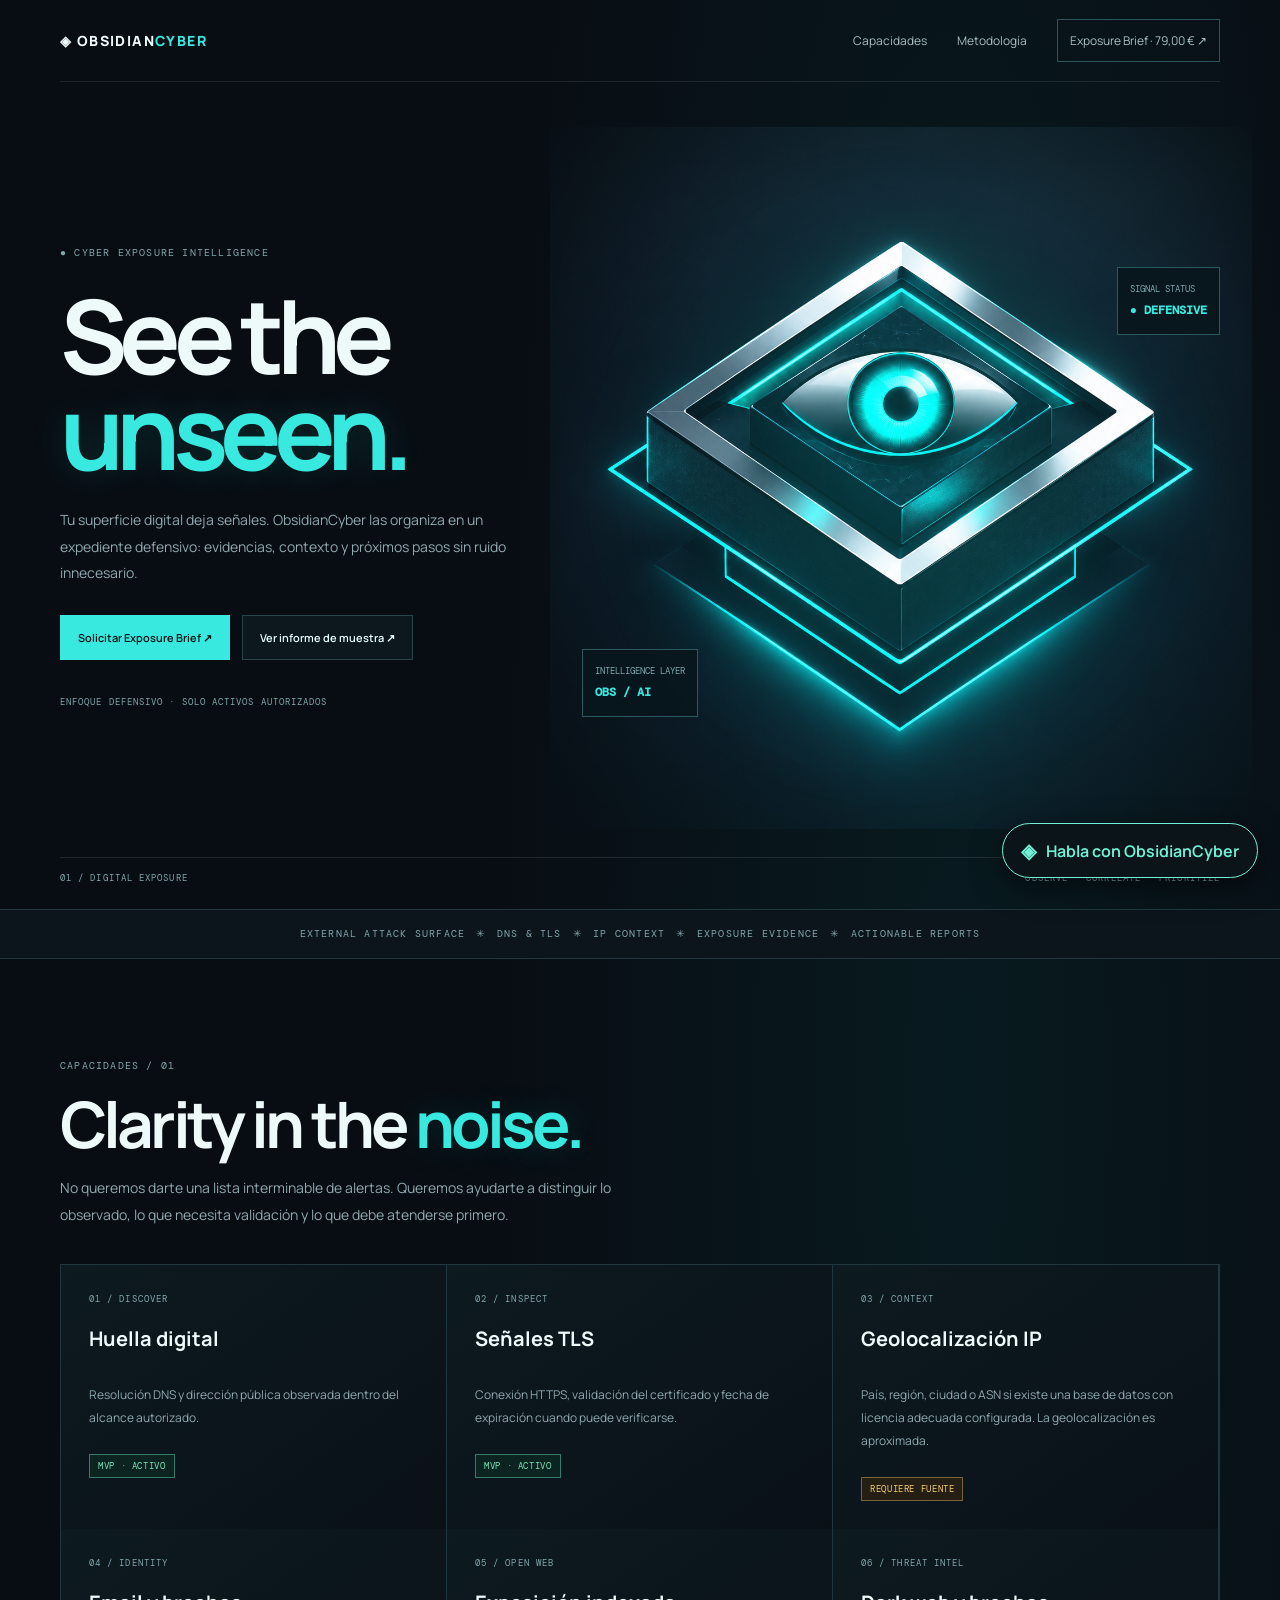
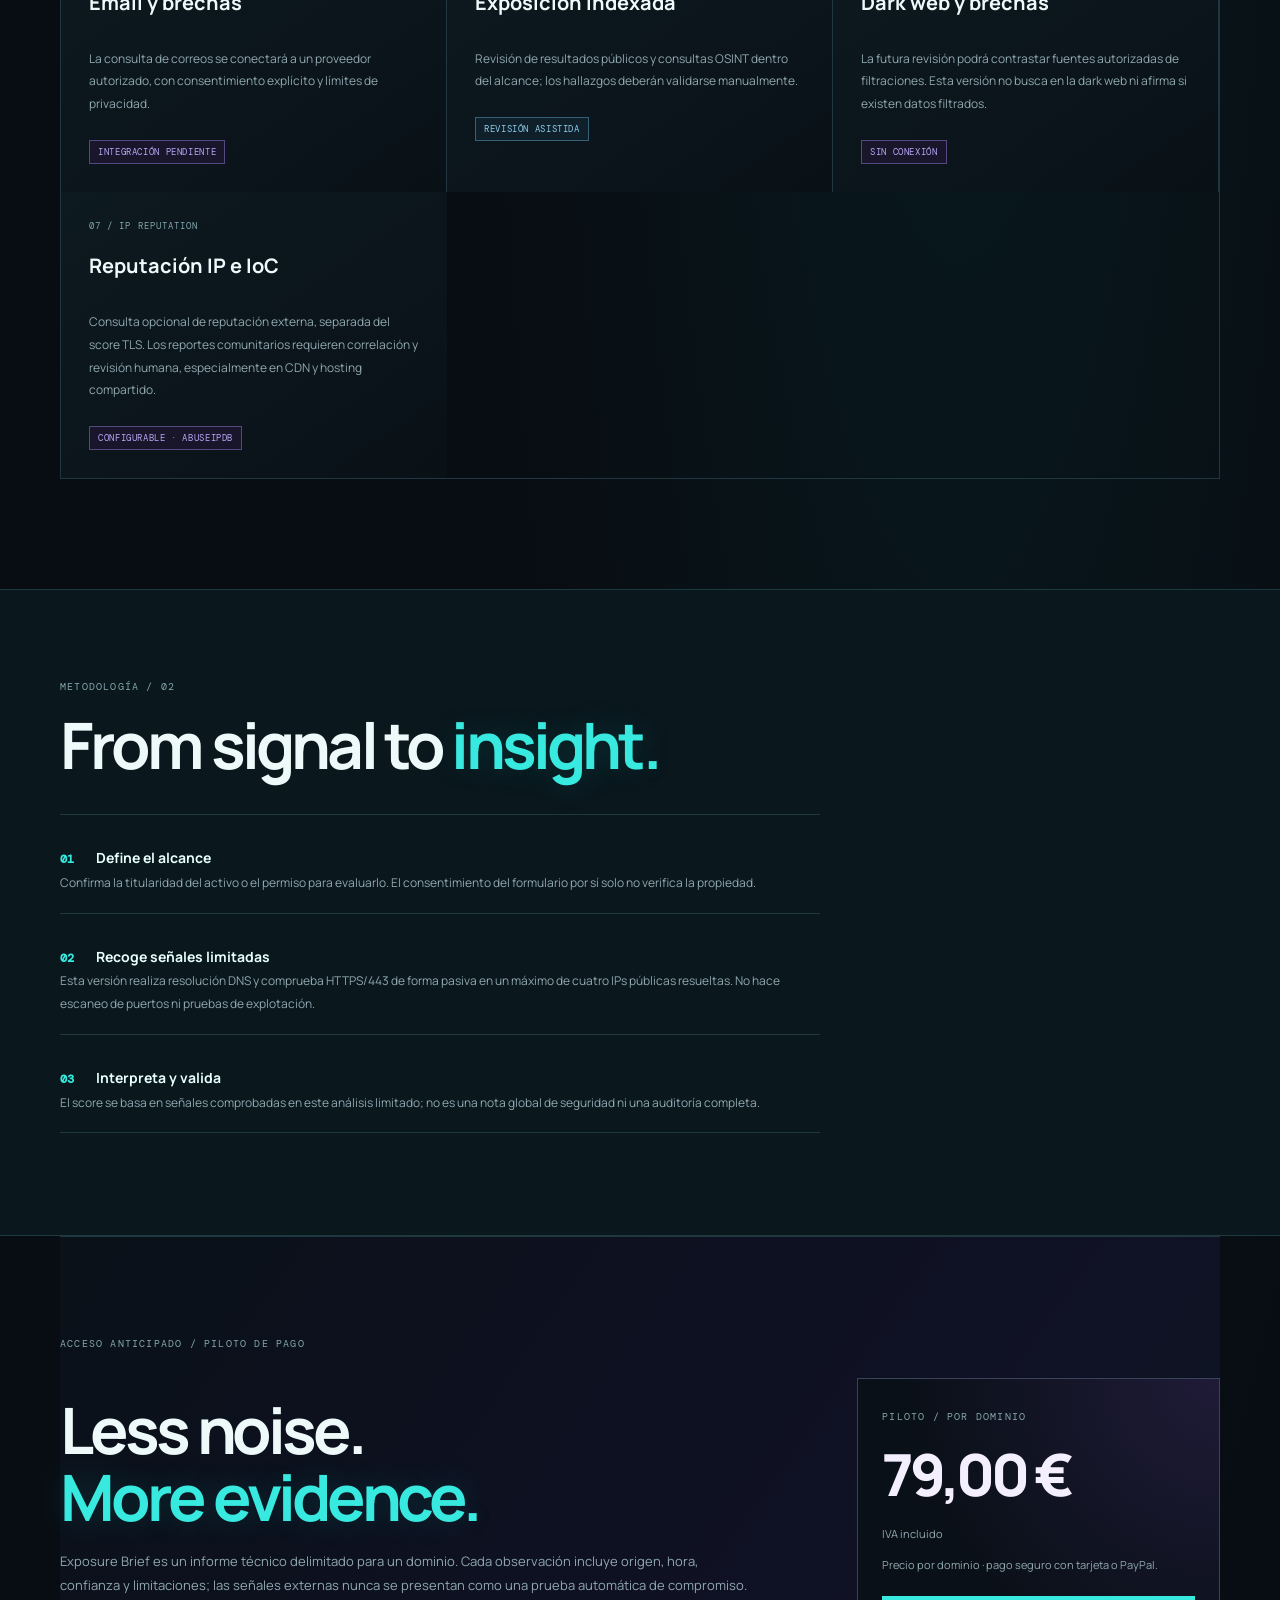
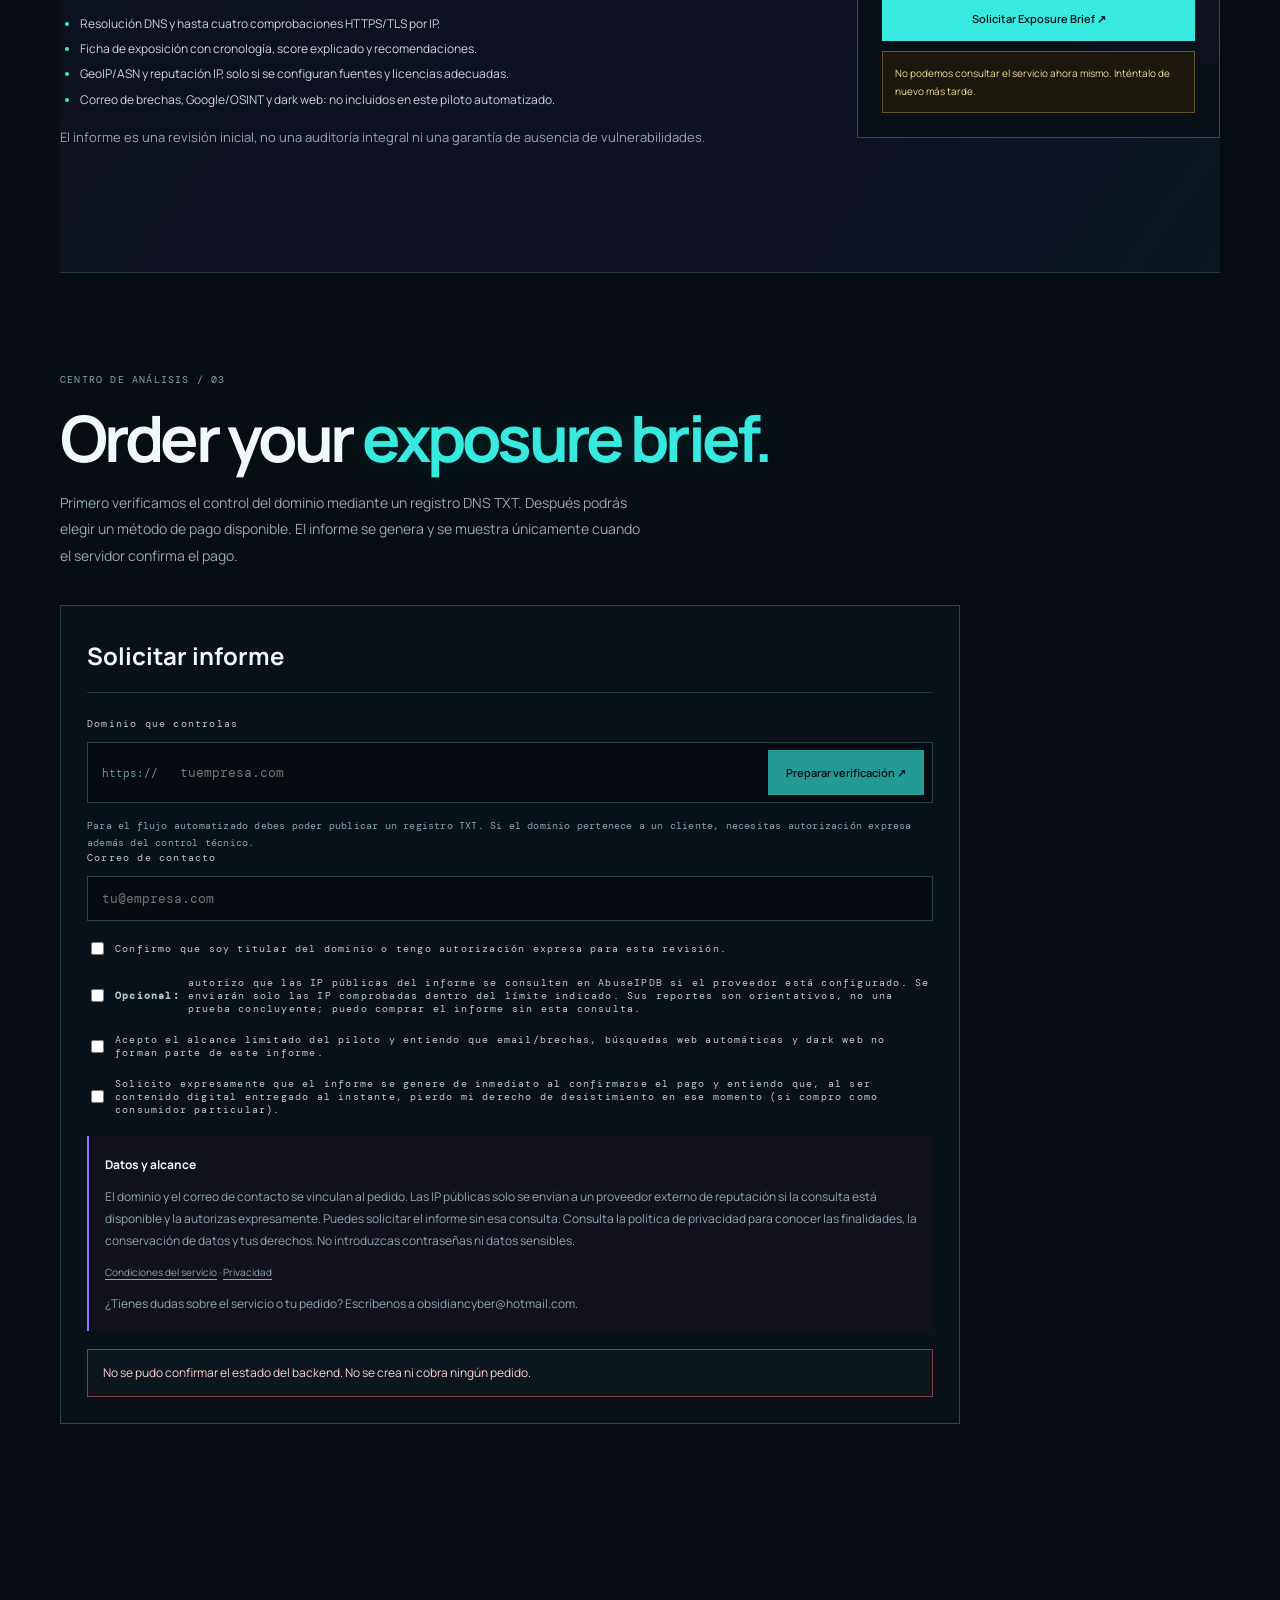
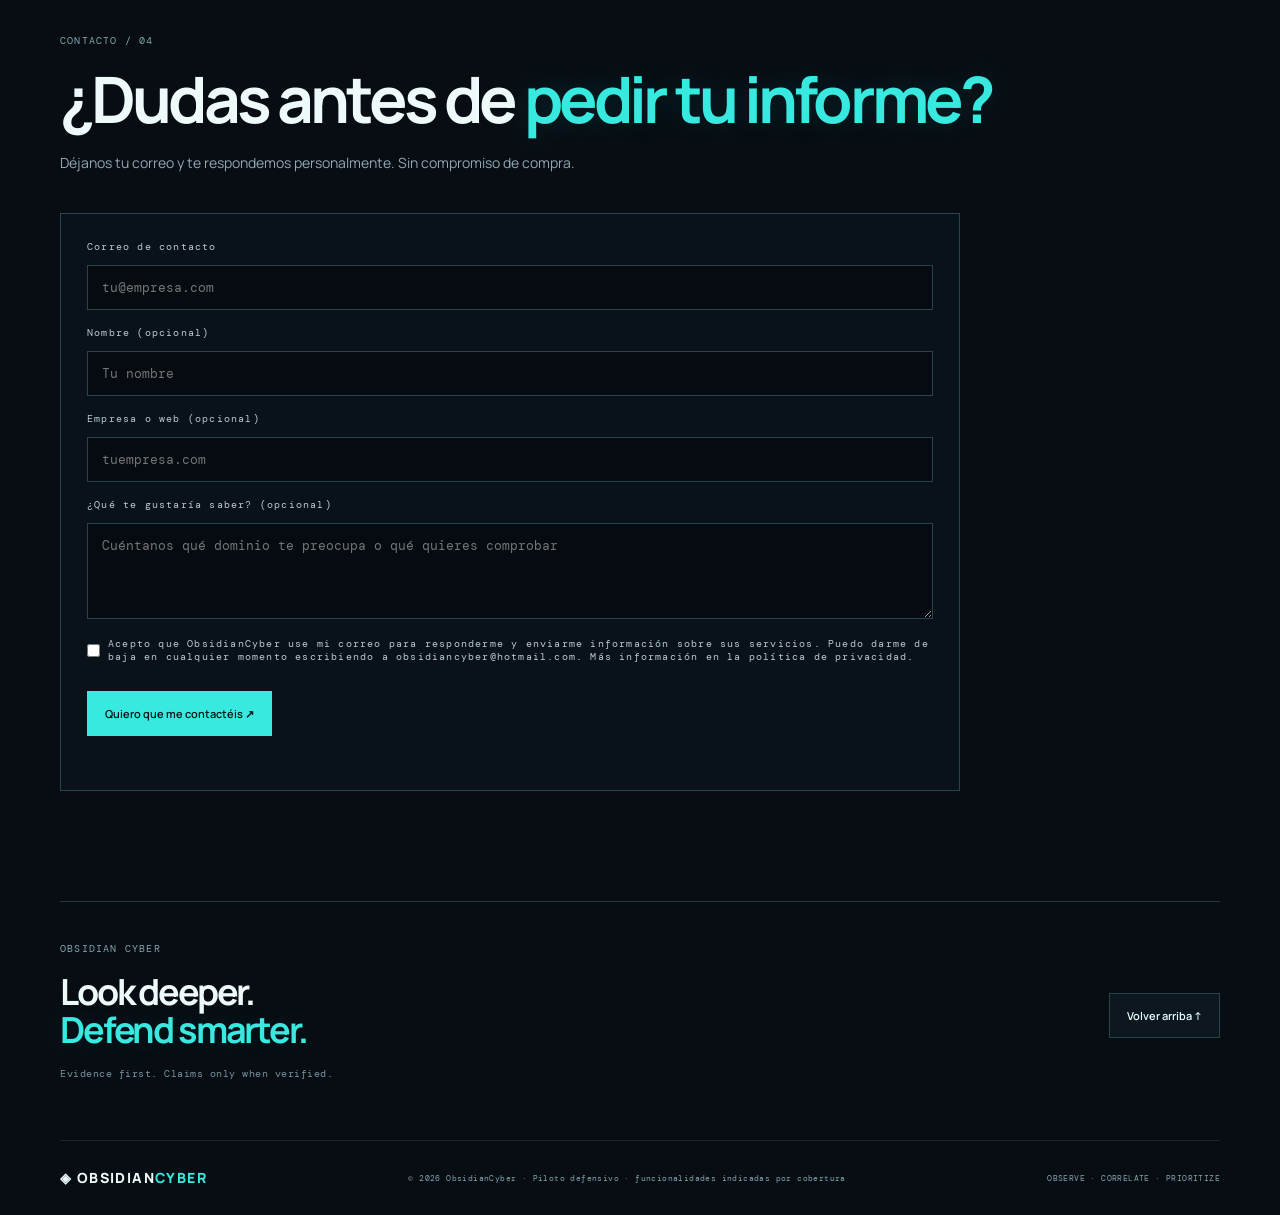
==== commit 018a44e4: "Clarify pilot card price text (VAT included, no contradictory caveat) Co-Authored-By: Claude Sonnet " ====
--- a/index.html
+++ b/index.html
@@ -64,7 +64,7 @@
         <span class="eyebrow">PILOTO / POR DOMINIO</span>
         <div class="pilot-price">79,00 €</div>
         <p class="pilot-price-breakdown subtle-note">IVA incluido</p>
-        <p>Precio piloto propuesto · sujeto a alcance, impuestos y condiciones finales.</p>
+        <p>Precio por dominio · pago seguro con tarjeta o PayPal.</p>
         <a class="button primary" href="#workspace">Solicitar Exposure Brief ↗</a>
         <div id="checkoutStatus" class="checkout-status" role="status">Preparando tu solicitud…</div>
       </aside>
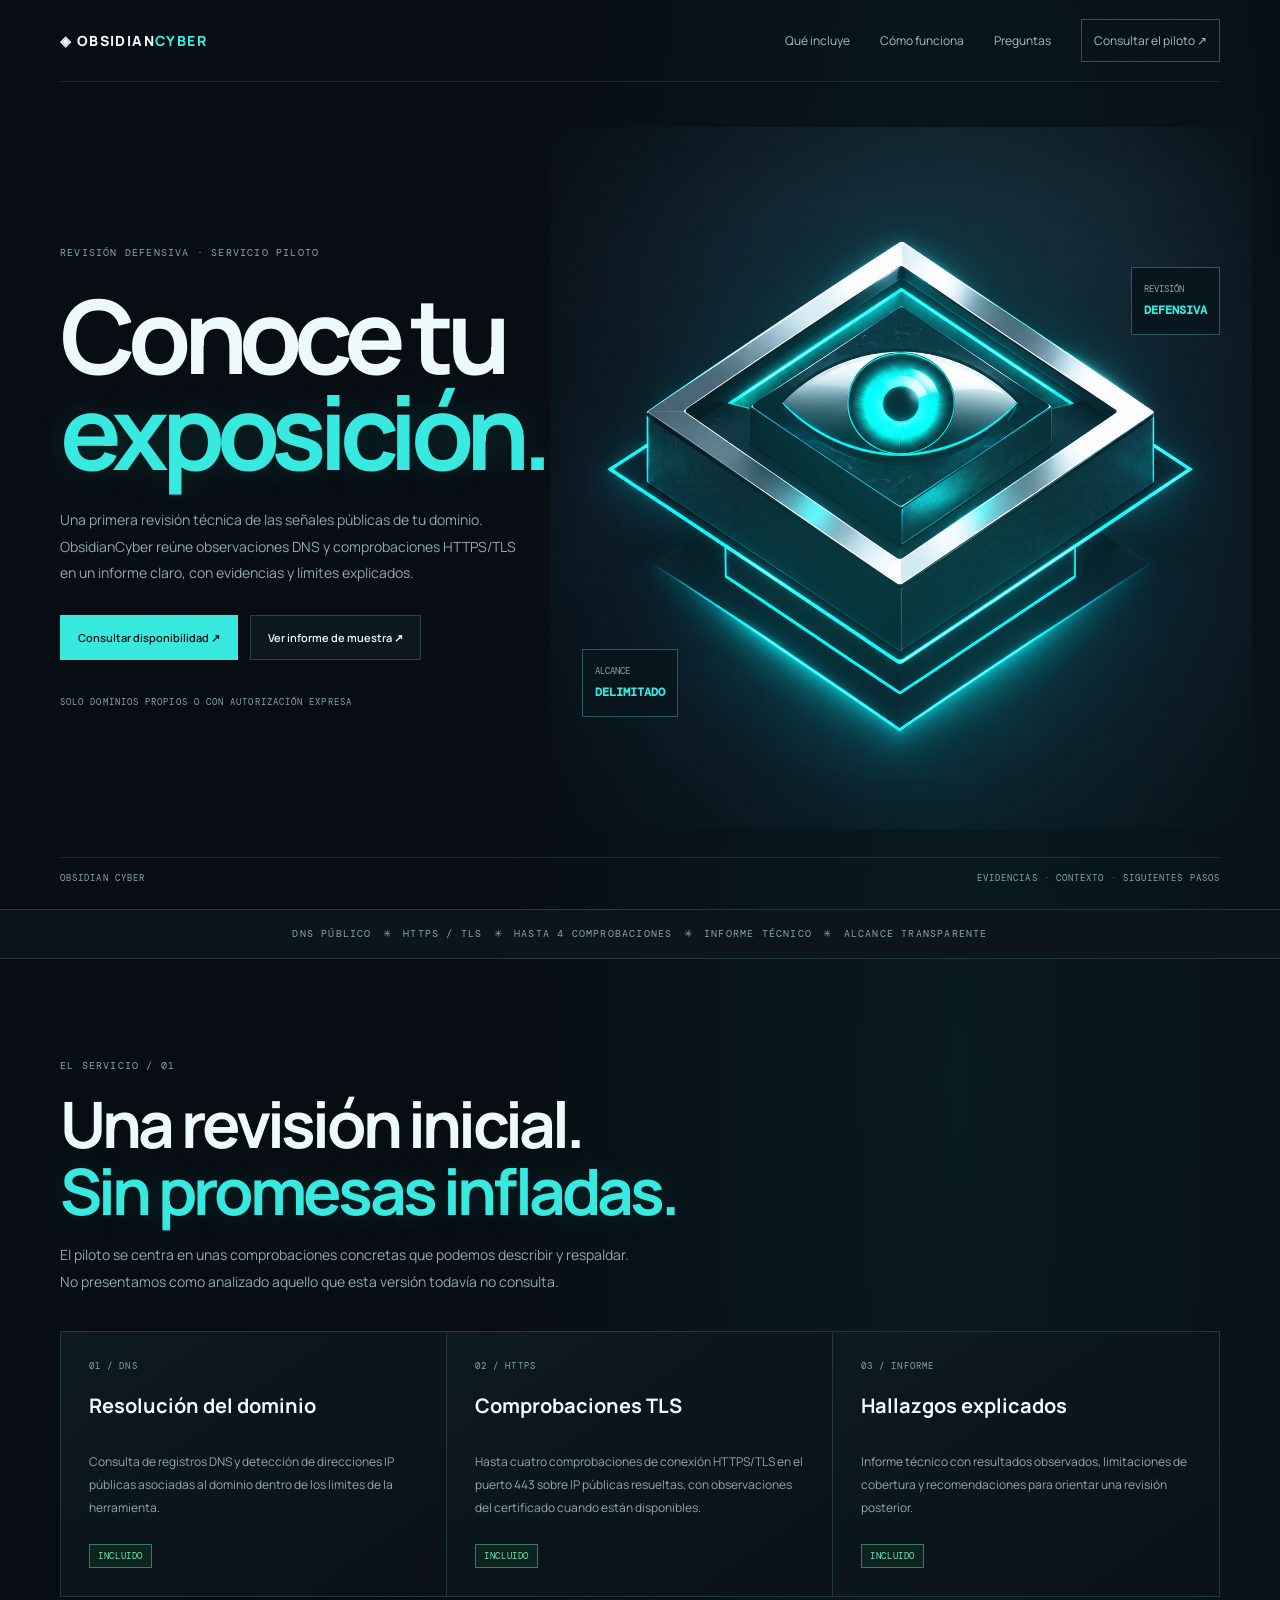
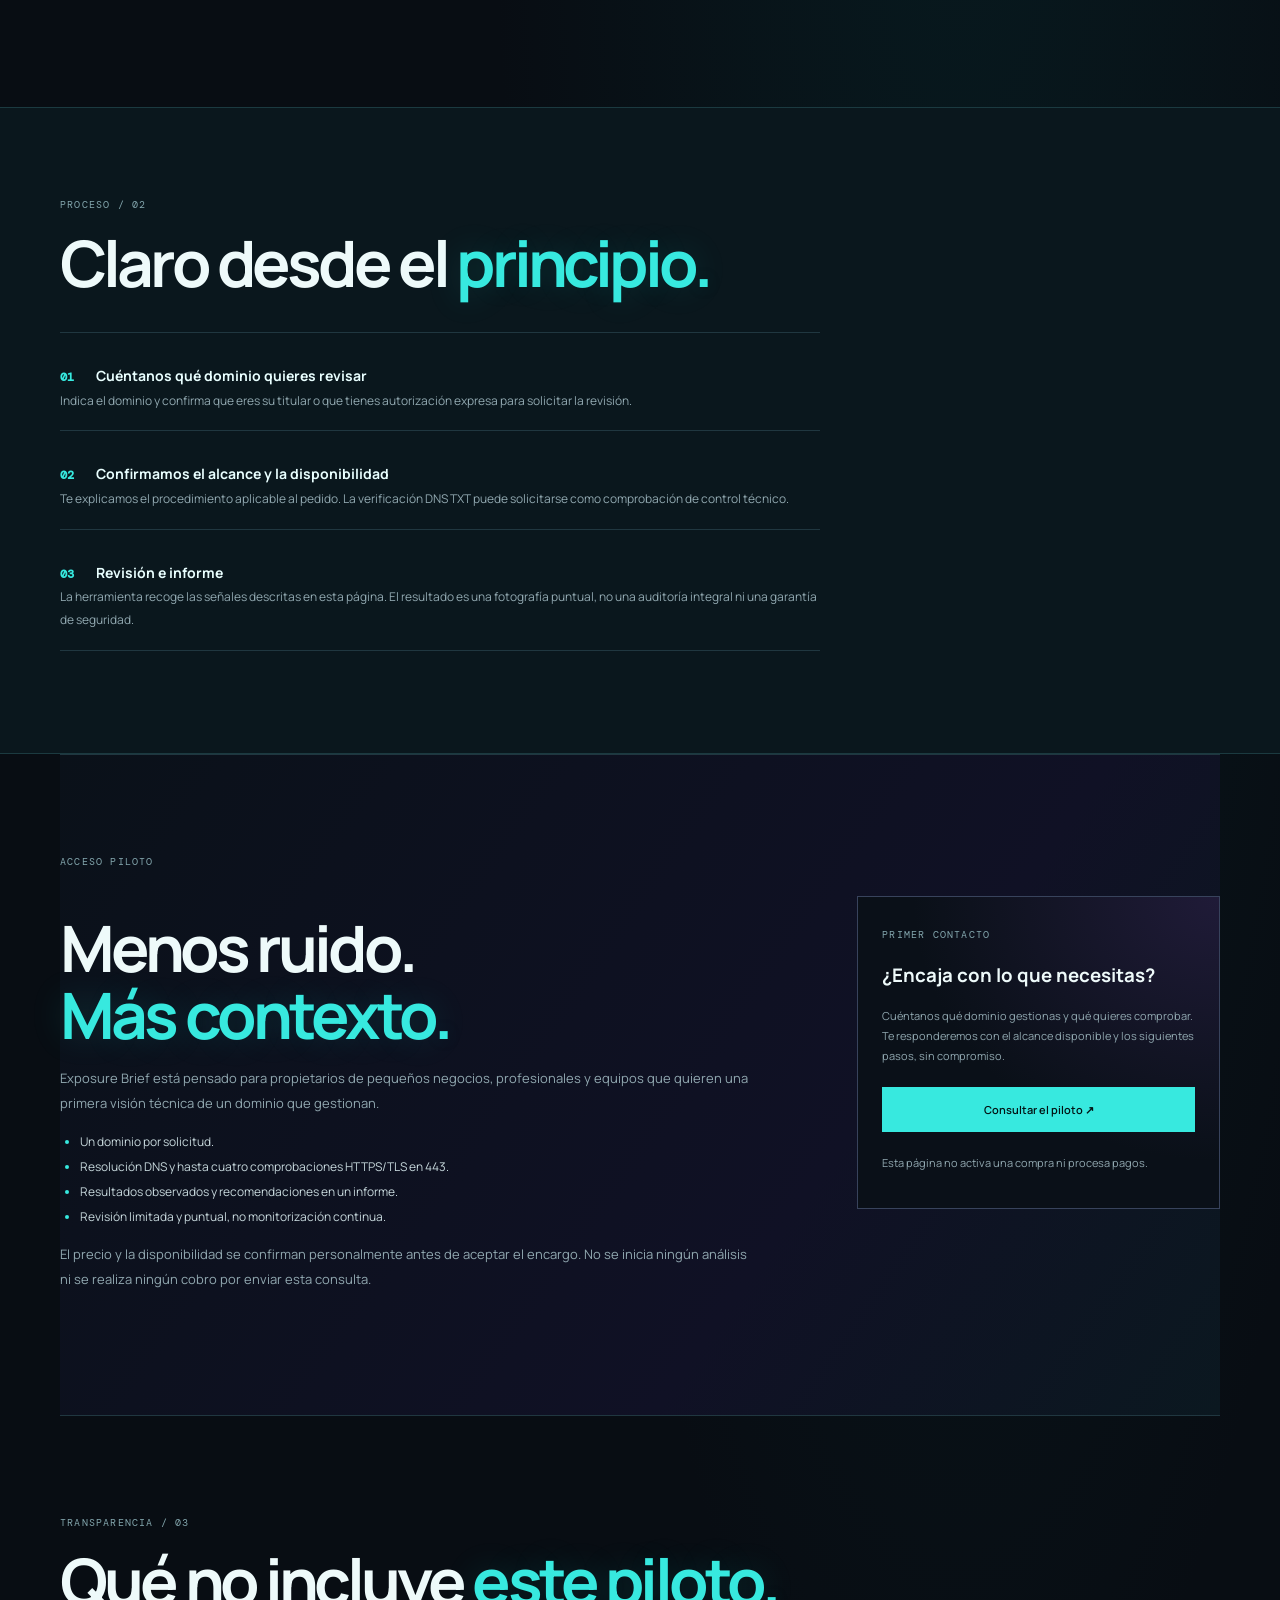
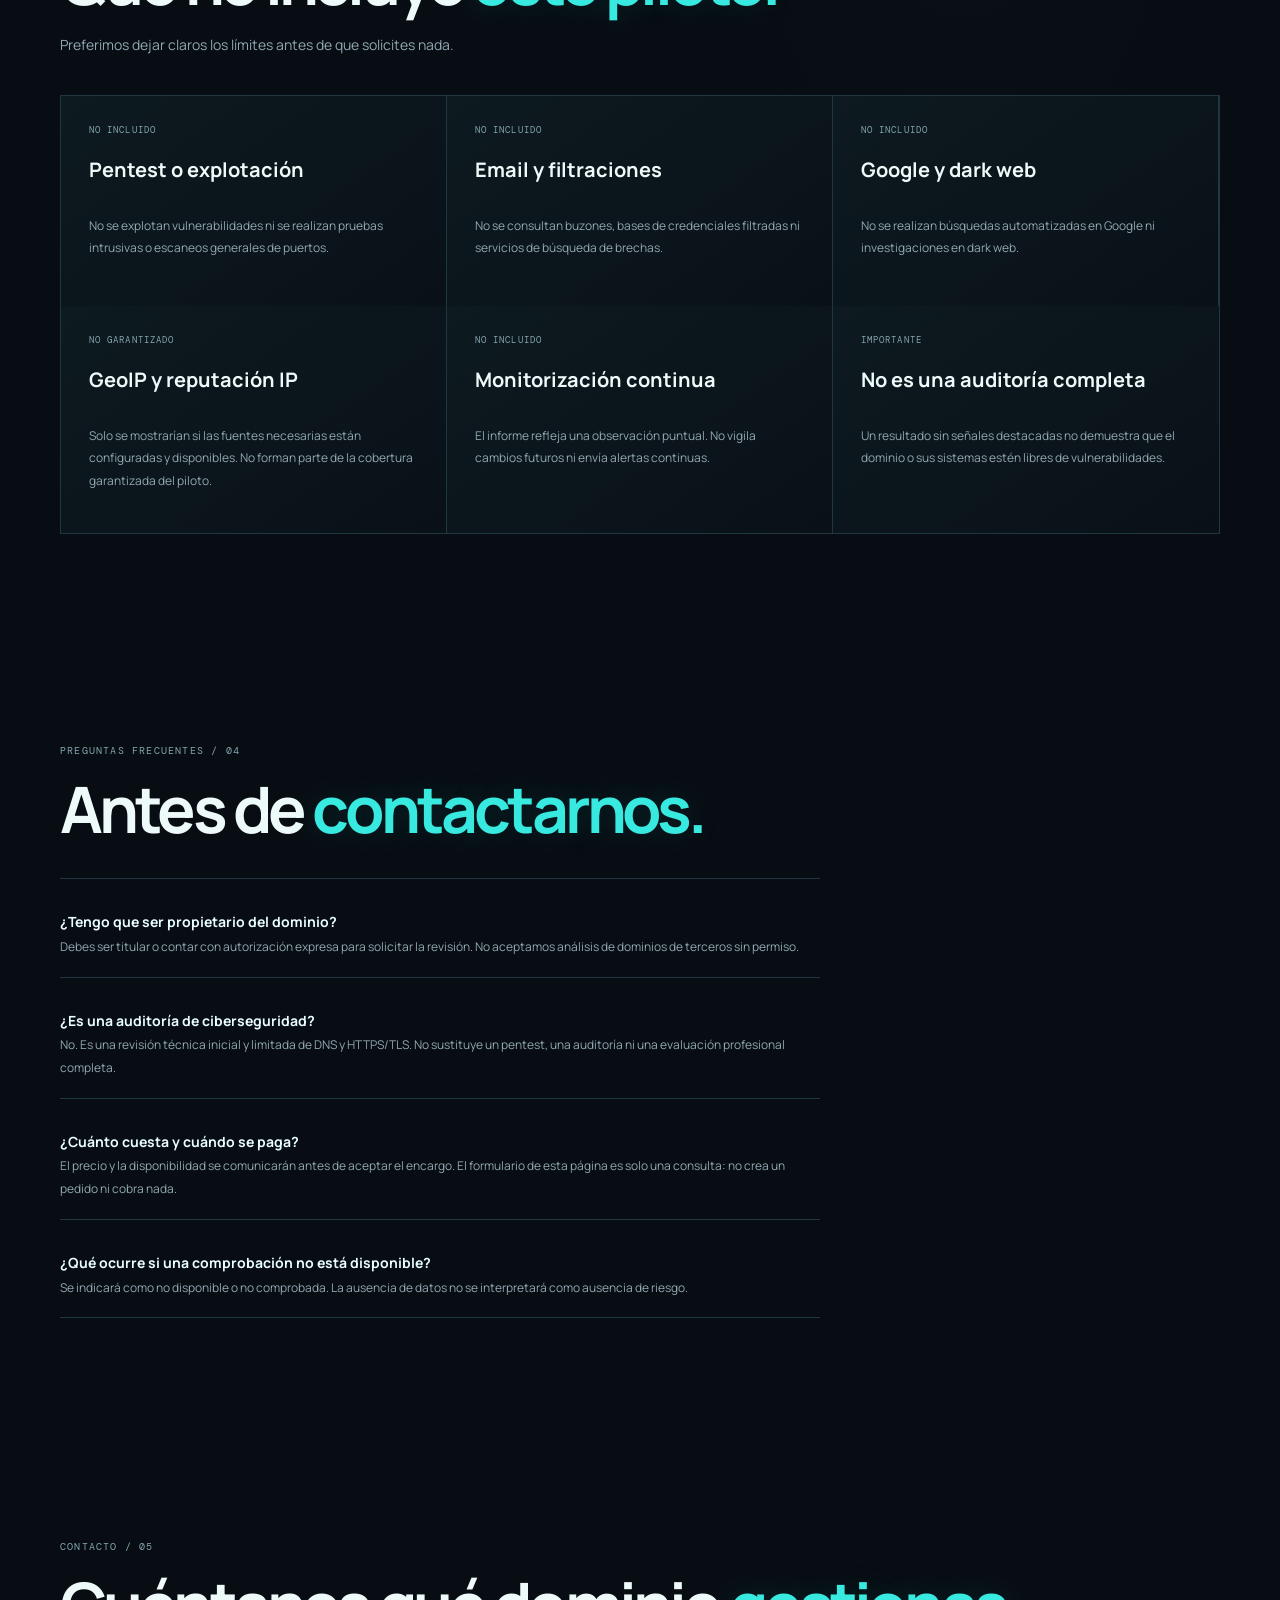
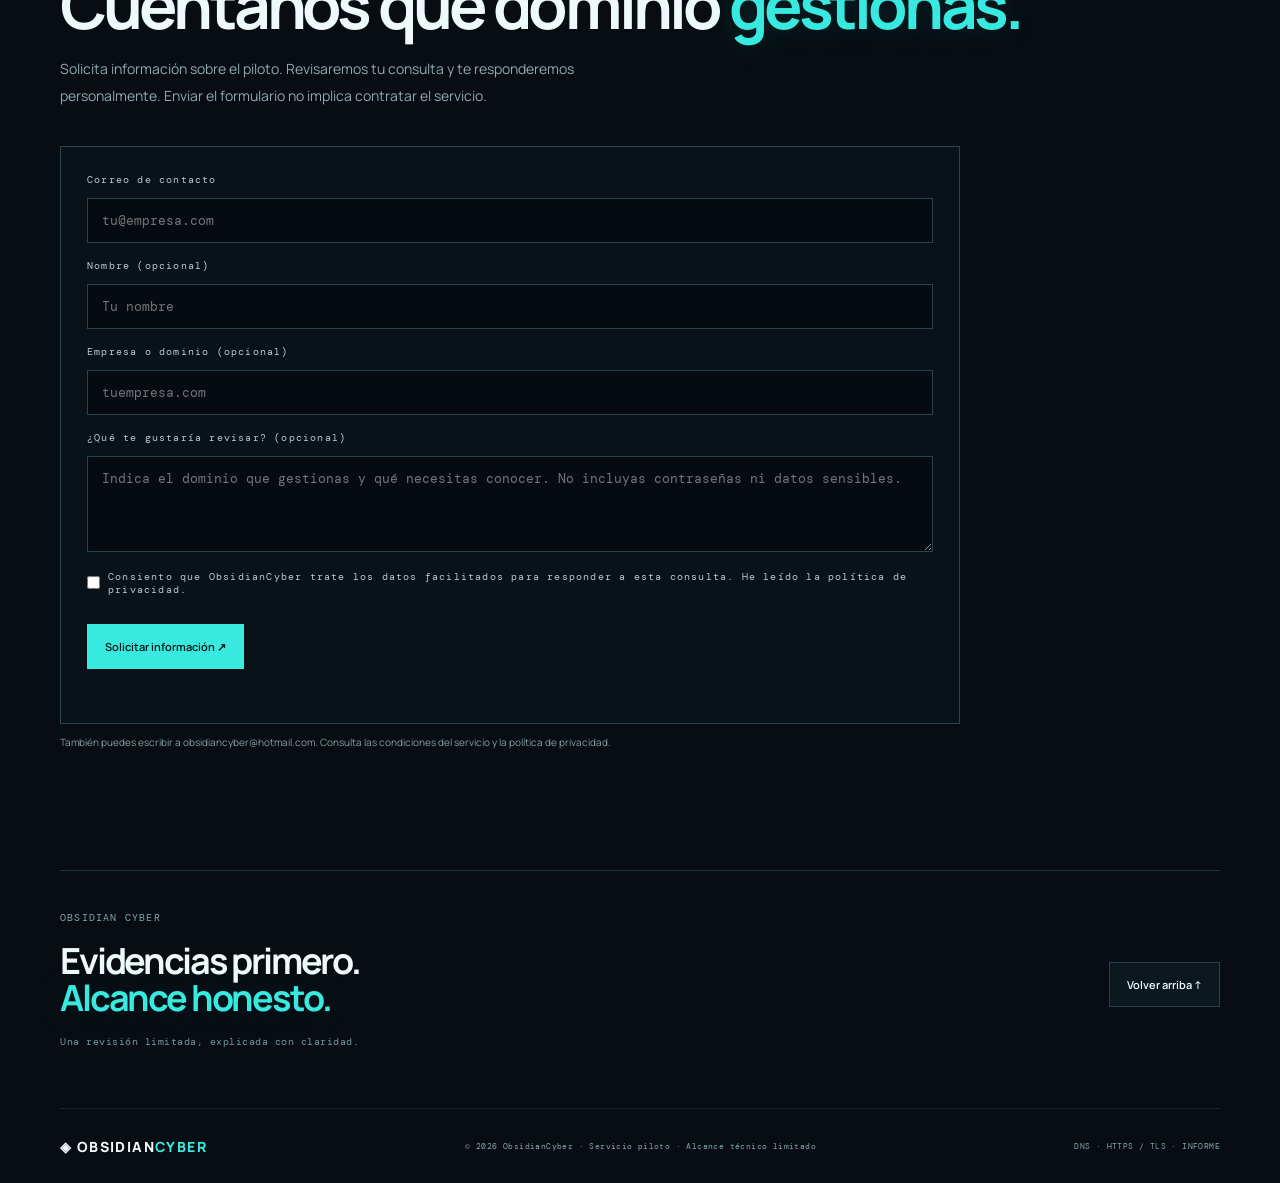
==== commit 0603e7be: "Turn landing into transparent Exposure Brief sales page" ====
--- a/index.html
+++ b/index.html
@@ -4,172 +4,133 @@
   <meta charset="utf-8">
   <meta name="viewport" content="width=device-width,initial-scale=1">
   <meta name="theme-color" content="#080d13">
-  <meta name="description" content="ObsidianCyber: inteligencia defensiva de exposición digital con evidencias verificables y prioridades explicables.">
-  <title>ObsidianCyber — See the unseen</title>
+  <meta name="description" content="Exposure Brief de ObsidianCyber: revisión técnica inicial y limitada de DNS y HTTPS/TLS para dominios que controlas o tienes autorización para evaluar.">
+  <meta property="og:title" content="ObsidianCyber — Exposure Brief">
+  <meta property="og:description" content="Una primera fotografía técnica de la exposición pública de tu dominio. Alcance claro, evidencias y limitaciones explicadas.">
+  <title>ObsidianCyber — Exposure Brief para tu dominio</title>
   <link rel="stylesheet" href="styles.css">
 </head>
 <body>
 <header class="nav">
   <a class="brand" href="#top" aria-label="ObsidianCyber inicio">◈ OBSIDIAN<span>CYBER</span></a>
   <nav aria-label="Navegación principal">
-    <a href="#capabilities">Capacidades</a><a href="#workflow">Metodología</a><a class="navcta" href="#workspace">Exposure Brief · <span class="pilot-price-total">79,00 €</span> ↗</a>
+    <a href="#que-incluye">Qué incluye</a><a href="#como-funciona">Cómo funciona</a><a href="#preguntas">Preguntas</a><a class="navcta" href="#contacto">Consultar el piloto ↗</a>
   </nav>
   <button class="menu" aria-label="Abrir menú" aria-expanded="false">☰</button>
 </header>
 <main id="top">
   <section class="hero wrap">
     <div class="copy">
-      <div class="eyebrow">● CYBER EXPOSURE INTELLIGENCE</div>
-      <h1>See the<br><em>unseen.</em></h1>
-      <p>Tu superficie digital deja señales. ObsidianCyber las organiza en un expediente defensivo: evidencias, contexto y próximos pasos sin ruido innecesario.</p>
-      <div class="actions"><a class="button primary" href="#workspace">Solicitar Exposure Brief ↗</a><a class="button" href="sample-report.html" target="_blank" rel="noopener noreferrer">Ver informe de muestra ↗</a></div>
-      <small>ENFOQUE DEFENSIVO · SOLO ACTIVOS AUTORIZADOS</small>
+      <div class="eyebrow">REVISIÓN DEFENSIVA · SERVICIO PILOTO</div>
+      <h1>Conoce tu<br><em>exposición.</em></h1>
+      <p>Una primera revisión técnica de las señales públicas de tu dominio. ObsidianCyber reúne observaciones DNS y comprobaciones HTTPS/TLS en un informe claro, con evidencias y límites explicados.</p>
+      <div class="actions"><a class="button primary" href="#contacto">Consultar disponibilidad ↗</a><a class="button" href="sample-report.html" target="_blank" rel="noopener noreferrer">Ver informe de muestra ↗</a></div>
+      <small>SOLO DOMINIOS PROPIOS O CON AUTORIZACIÓN EXPRESA</small>
     </div>
-    <div class="art"><div class="glow"></div><img src="assets/obsidiancyber-eye.png" alt="Emblema de ojo cibernético turquesa sobre una estructura oscura de cromo"><div class="tag tag1">SIGNAL STATUS<br><b>● DEFENSIVE</b></div><div class="tag tag2">INTELLIGENCE LAYER<br><b>OBS / AI</b></div></div>
-    <div class="herofoot">01 / DIGITAL EXPOSURE <span>OBSERVE · CORRELATE · PRIORITIZE</span></div>
+    <div class="art"><div class="glow"></div><img src="assets/obsidiancyber-eye.png" alt="Emblema de ObsidianCyber"><div class="tag tag1">REVISIÓN<br><b>DEFENSIVA</b></div><div class="tag tag2">ALCANCE<br><b>DELIMITADO</b></div></div>
+    <div class="herofoot">OBSIDIAN CYBER <span>EVIDENCIAS · CONTEXTO · SIGUIENTES PASOS</span></div>
   </section>
-  <div class="ticker">EXTERNAL ATTACK SURFACE　✳　DNS & TLS　✳　IP CONTEXT　✳　EXPOSURE EVIDENCE　✳　ACTIONABLE REPORTS</div>
 
-  <section id="capabilities" class="section wrap">
-    <div class="eyebrow">CAPACIDADES / 01</div><h2>Clarity in the <em>noise.</em></h2>
-    <p class="intro">No queremos darte una lista interminable de alertas. Queremos ayudarte a distinguir lo observado, lo que necesita validación y lo que debe atenderse primero.</p>
+  <div class="ticker">DNS PÚBLICO　✳　HTTPS / TLS　✳　HASTA 4 COMPROBACIONES　✳　INFORME TÉCNICO　✳　ALCANCE TRANSPARENTE</div>
+
+  <section id="que-incluye" class="section wrap">
+    <div class="eyebrow">EL SERVICIO / 01</div>
+    <h2>Una revisión inicial.<br><em>Sin promesas infladas.</em></h2>
+    <p class="intro">El piloto se centra en unas comprobaciones concretas que podemos describir y respaldar. No presentamos como analizado aquello que esta versión todavía no consulta.</p>
     <div class="grid capability-grid">
-      <article><label>01 / DISCOVER</label><h3>Huella digital</h3><p>Resolución DNS y dirección pública observada dentro del alcance autorizado.</p><span class="status status-live">MVP · ACTIVO</span></article>
-      <article><label>02 / INSPECT</label><h3>Señales TLS</h3><p>Conexión HTTPS, validación del certificado y fecha de expiración cuando puede verificarse.</p><span class="status status-live">MVP · ACTIVO</span></article>
-      <article><label>03 / CONTEXT</label><h3>Geolocalización IP</h3><p>País, región, ciudad o ASN si existe una base de datos con licencia adecuada configurada. La geolocalización es aproximada.</p><span class="status status-setup">REQUIERE FUENTE</span></article>
-      <article><label>04 / IDENTITY</label><h3>Email y brechas</h3><p>La consulta de correos se conectará a un proveedor autorizado, con consentimiento explícito y límites de privacidad.</p><span class="status status-roadmap">INTEGRACIÓN PENDIENTE</span></article>
-      <article><label>05 / OPEN WEB</label><h3>Exposición indexada</h3><p>Revisión de resultados públicos y consultas OSINT dentro del alcance; los hallazgos deberán validarse manualmente.</p><span class="status status-manual">REVISIÓN ASISTIDA</span></article>
-      <article><label>06 / THREAT INTEL</label><h3>Dark web y brechas</h3><p>La futura revisión podrá contrastar fuentes autorizadas de filtraciones. Esta versión no busca en la dark web ni afirma si existen datos filtrados.</p><span class="status status-roadmap">SIN CONEXIÓN</span></article>
-      <article><label>07 / IP REPUTATION</label><h3>Reputación IP e IoC</h3><p>Consulta opcional de reputación externa, separada del score TLS. Los reportes comunitarios requieren correlación y revisión humana, especialmente en CDN y hosting compartido.</p><span class="status status-roadmap">CONFIGURABLE · ABUSEIPDB</span></article>
+      <article><label>01 / DNS</label><h3>Resolución del dominio</h3><p>Consulta de registros DNS y detección de direcciones IP públicas asociadas al dominio dentro de los límites de la herramienta.</p><span class="status status-live">INCLUIDO</span></article>
+      <article><label>02 / HTTPS</label><h3>Comprobaciones TLS</h3><p>Hasta cuatro comprobaciones de conexión HTTPS/TLS en el puerto 443 sobre IP públicas resueltas, con observaciones del certificado cuando están disponibles.</p><span class="status status-live">INCLUIDO</span></article>
+      <article><label>03 / INFORME</label><h3>Hallazgos explicados</h3><p>Informe técnico con resultados observados, limitaciones de cobertura y recomendaciones para orientar una revisión posterior.</p><span class="status status-live">INCLUIDO</span></article>
     </div>
   </section>
 
-  <section id="workflow" class="workflow"><div class="wrap"><div class="eyebrow">METODOLOGÍA / 02</div><h2>From signal to <em>insight.</em></h2><div class="steps"><p><b>01</b> <strong>Define el alcance</strong><br>Confirma la titularidad del activo o el permiso para evaluarlo. El consentimiento del formulario por sí solo no verifica la propiedad.</p><p><b>02</b> <strong>Recoge señales limitadas</strong><br>Esta versión realiza resolución DNS y comprueba HTTPS/443 de forma pasiva en un máximo de cuatro IPs públicas resueltas. No hace escaneo de puertos ni pruebas de explotación.</p><p><b>03</b> <strong>Interpreta y valida</strong><br>El score se basa en señales comprobadas en este análisis limitado; no es una nota global de seguridad ni una auditoría completa.</p></div></div></section>
+  <section class="workflow" id="como-funciona"><div class="wrap">
+    <div class="eyebrow">PROCESO / 02</div><h2>Claro desde el <em>principio.</em></h2>
+    <div class="steps">
+      <p><b>01</b> <strong>Cuéntanos qué dominio quieres revisar</strong><br>Indica el dominio y confirma que eres su titular o que tienes autorización expresa para solicitar la revisión.</p>
+      <p><b>02</b> <strong>Confirmamos el alcance y la disponibilidad</strong><br>Te explicamos el procedimiento aplicable al pedido. La verificación DNS TXT puede solicitarse como comprobación de control técnico.</p>
+      <p><b>03</b> <strong>Revisión e informe</strong><br>La herramienta recoge las señales descritas en esta página. El resultado es una fotografía puntual, no una auditoría integral ni una garantía de seguridad.</p>
+    </div>
+  </div></section>
 
-  <section class="section wrap pilot-offer" id="pilot-offer">
-    <div class="eyebrow">ACCESO ANTICIPADO / PILOTO DE PAGO</div>
+  <section class="section wrap pilot-offer" id="piloto">
+    <div class="eyebrow">ACCESO PILOTO</div>
     <div class="pilot-layout">
       <div class="pilot-copy">
-        <h2>Less noise.<br><em>More evidence.</em></h2>
-        <p>Exposure Brief es un informe técnico delimitado para un dominio. Cada observación incluye origen, hora, confianza y limitaciones; las señales externas nunca se presentan como una prueba automática de compromiso.</p>
+        <h2>Menos ruido.<br><em>Más contexto.</em></h2>
+        <p>Exposure Brief está pensado para propietarios de pequeños negocios, profesionales y equipos que quieren una primera visión técnica de un dominio que gestionan.</p>
         <ul class="pilot-list">
-          <li>Resolución DNS y hasta cuatro comprobaciones HTTPS/TLS por IP.</li>
-          <li>Ficha de exposición con cronología, score explicado y recomendaciones.</li>
-          <li>GeoIP/ASN y reputación IP, solo si se configuran fuentes y licencias adecuadas.</li>
-          <li>Correo de brechas, Google/OSINT y dark web: no incluidos en este piloto automatizado.</li>
+          <li>Un dominio por solicitud.</li>
+          <li>Resolución DNS y hasta cuatro comprobaciones HTTPS/TLS en 443.</li>
+          <li>Resultados observados y recomendaciones en un informe.</li>
+          <li>Revisión limitada y puntual, no monitorización continua.</li>
         </ul>
-        <p class="subtle-note">El informe es una revisión inicial, no una auditoría integral ni una garantía de ausencia de vulnerabilidades.</p>
+        <p class="subtle-note">El precio y la disponibilidad se confirman personalmente antes de aceptar el encargo. No se inicia ningún análisis ni se realiza ningún cobro por enviar esta consulta.</p>
       </div>
       <aside class="pilot-card">
-        <span class="eyebrow">PILOTO / POR DOMINIO</span>
-        <div class="pilot-price">79,00 €</div>
-        <p class="pilot-price-breakdown subtle-note">IVA incluido</p>
-        <p>Precio por dominio · pago seguro con tarjeta o PayPal.</p>
-        <a class="button primary" href="#workspace">Solicitar Exposure Brief ↗</a>
-        <div id="checkoutStatus" class="checkout-status" role="status">Preparando tu solicitud…</div>
+        <span class="eyebrow">PRIMER CONTACTO</span>
+        <h3>¿Encaja con lo que necesitas?</h3>
+        <p>Cuéntanos qué dominio gestionas y qué quieres comprobar. Te responderemos con el alcance disponible y los siguientes pasos, sin compromiso.</p>
+        <a class="button primary" href="#contacto">Consultar el piloto ↗</a>
+        <p class="subtle-note">Esta página no activa una compra ni procesa pagos.</p>
       </aside>
     </div>
   </section>
 
-  <section id="workspace" class="section wrap workspace">
-    <div class="eyebrow">CENTRO DE ANÁLISIS / 03</div><h2>Order your <em>exposure brief.</em></h2>
-    <p class="intro" id="workspaceIntro">Primero verificamos el control del dominio mediante un registro DNS TXT. Después podrás elegir un método de pago disponible. El informe se genera y se muestra únicamente cuando el servidor confirma el pago.</p>
-    <form id="orderForm">
-      <div class="formheading"><div><h3>Solicitar informe</h3></div></div>
-      <label for="orderDomain">Dominio que controlas</label>
-      <div class="inputrow"><span>https://</span><input id="orderDomain" name="domain" placeholder="tuempresa.com" autocomplete="off" required maxlength="253" aria-describedby="orderDomainHelp"><button id="createOrderButton" class="button primary" type="submit" disabled>Preparar verificación ↗</button></div>
-      <small id="orderDomainHelp">Para el flujo automatizado debes poder publicar un registro TXT. Si el dominio pertenece a un cliente, necesitas autorización expresa además del control técnico.</small>
-      <label for="orderEmail">Correo de contacto</label>
-      <input id="orderEmail" name="email" type="email" placeholder="tu@empresa.com" autocomplete="email" required maxlength="254">
-      <label class="consent"><input id="orderAuth" name="authorized" type="checkbox" required> Confirmo que soy titular del dominio o tengo autorización expresa para esta revisión.</label>
-      <label class="consent"><input id="externalIntelConsent" name="externalIntelConsent" type="checkbox"> <strong>Opcional:</strong> autorizo que las IP públicas del informe se consulten en AbuseIPDB si el proveedor está configurado. Se enviarán solo las IP comprobadas dentro del límite indicado. Sus reportes son orientativos, no una prueba concluyente; puedo comprar el informe sin esta consulta.</label>
-      <label class="consent"><input id="termsConsent" name="terms" type="checkbox" required> Acepto el alcance limitado del piloto y entiendo que email/brechas, búsquedas web automáticas y dark web no forman parte de este informe.</label>
-      <label class="consent"><input id="immediateDeliveryConsent" name="immediateDelivery" type="checkbox" required> Solicito expresamente que el informe se genere de inmediato al confirmarse el pago y entiendo que, al ser contenido digital entregado al instante, pierdo mi derecho de desistimiento en ese momento (si compro como consumidor particular).</label>
-      <div class="privacy-note"><strong>Datos y alcance</strong><p>El dominio y el correo de contacto se vinculan al pedido. Las IP públicas solo se envían a un proveedor externo de reputación si la consulta está disponible y la autorizas expresamente. Puedes solicitar el informe sin esa consulta. Consulta la política de privacidad para conocer las finalidades, la conservación de datos y tus derechos. No introduzcas contraseñas ni datos sensibles.</p><p class="legal-links"><a href="terms.html" target="_blank" rel="noopener noreferrer">Condiciones del servicio</a> · <a href="privacy.html" target="_blank" rel="noopener noreferrer">Privacidad</a></p>
-<p id="obsidianSupportContact" class="subtle-note">¿Tienes dudas sobre el servicio o tu pedido? Escríbenos a <a href="mailto:obsidiancyber@hotmail.com">obsidiancyber@hotmail.com</a>.</p></div>
-      <div id="orderMessage" class="form-message info" role="status" aria-live="polite">Primero verificaremos el control del dominio mediante DNS TXT. Después podrás continuar al pago cuando el pedido esté validado. El informe solo se genera tras la confirmación del pago.</div>
-    </form>
-    <div id="verificationPanel" class="verification-panel" hidden>
-      <div class="verification-header"><span class="eyebrow">VERIFICACIÓN DEL DOMINIO / DNS TXT</span><h3>Publica este registro DNS</h3><p>Añade un TXT en tu proveedor DNS. La verificación puede tardar según el TTL y la propagación.</p></div>
-      <div class="txt-value"><span>Nombre / Host</span><code id="txtName"></code><button class="button copy-button" id="copyTxtName" type="button">Copiar</button></div>
-      <div class="txt-value"><span>Valor TXT</span><code id="txtValue"></code><button class="button copy-button" id="copyTxtValue" type="button">Copiar</button></div>
-      <div class="actions verification-actions"><button class="button primary" id="verifyDomainButton" type="button">Comprobar registro TXT ↗</button><button class="button primary" id="payButton" type="button" disabled>Continuar al pago seguro · 79,00 € ↗</button></div>
-      <div id="inlinePayPalPanel" class="inline-payments" hidden>
-        <p id="inlinePaymentMessage" class="subtle-note" role="status" aria-live="polite">
-          Selecciona una forma de pago. El informe solo se mostrará tras confirmar el cobro.
-        </p>
-        <div id="paypalButtonContainer"></div>
-        <div id="cardFieldsPanel" hidden>
-          <h3>Pago con tarjeta</h3>
-          <p class="subtle-note">Los datos de tarjeta se introducen en campos seguros alojados por PayPal.</p>
-          <div id="card-name-field-container" class="card-field"></div>
-          <div id="card-number-field-container" class="card-field"></div>
-          <div class="card-fields-grid">
-            <div id="card-expiry-field-container" class="card-field"></div>
-            <div id="card-cvv-field-container" class="card-field"></div>
-          </div>
-          <button id="cardPayButton" class="button primary" type="button">
-            Pagar con tarjeta · 79,00 €
-          </button>
-        </div>
-      </div>
-      <p id="verificationMessage" class="subtle-note" role="status" aria-live="polite"></p>
+  <section class="section wrap" id="limites">
+    <div class="eyebrow">TRANSPARENCIA / 03</div><h2>Qué no incluye <em>este piloto.</em></h2>
+    <p class="intro">Preferimos dejar claros los límites antes de que solicites nada.</p>
+    <div class="grid capability-grid">
+      <article><label>NO INCLUIDO</label><h3>Pentest o explotación</h3><p>No se explotan vulnerabilidades ni se realizan pruebas intrusivas o escaneos generales de puertos.</p></article>
+      <article><label>NO INCLUIDO</label><h3>Email y filtraciones</h3><p>No se consultan buzones, bases de credenciales filtradas ni servicios de búsqueda de brechas.</p></article>
+      <article><label>NO INCLUIDO</label><h3>Google y dark web</h3><p>No se realizan búsquedas automatizadas en Google ni investigaciones en dark web.</p></article>
+      <article><label>NO GARANTIZADO</label><h3>GeoIP y reputación IP</h3><p>Solo se mostrarían si las fuentes necesarias están configuradas y disponibles. No forman parte de la cobertura garantizada del piloto.</p></article>
+      <article><label>NO INCLUIDO</label><h3>Monitorización continua</h3><p>El informe refleja una observación puntual. No vigila cambios futuros ni envía alertas continuas.</p></article>
+      <article><label>IMPORTANTE</label><h3>No es una auditoría completa</h3><p>Un resultado sin señales destacadas no demuestra que el dominio o sus sistemas estén libres de vulnerabilidades.</p></article>
     </div>
-    <div id="report" class="report" hidden aria-live="polite"></div>
+  </section>
+
+  <section class="section wrap" id="preguntas">
+    <div class="eyebrow">PREGUNTAS FRECUENTES / 04</div><h2>Antes de <em>contactarnos.</em></h2>
+    <div class="steps">
+      <p><strong>¿Tengo que ser propietario del dominio?</strong><br>Debes ser titular o contar con autorización expresa para solicitar la revisión. No aceptamos análisis de dominios de terceros sin permiso.</p>
+      <p><strong>¿Es una auditoría de ciberseguridad?</strong><br>No. Es una revisión técnica inicial y limitada de DNS y HTTPS/TLS. No sustituye un pentest, una auditoría ni una evaluación profesional completa.</p>
+      <p><strong>¿Cuánto cuesta y cuándo se paga?</strong><br>El precio y la disponibilidad se comunicarán antes de aceptar el encargo. El formulario de esta página es solo una consulta: no crea un pedido ni cobra nada.</p>
+      <p><strong>¿Qué ocurre si una comprobación no está disponible?</strong><br>Se indicará como no disponible o no comprobada. La ausencia de datos no se interpretará como ausencia de riesgo.</p>
+    </div>
   </section>
 
   <section id="contacto" class="section wrap lead-section">
-    <div class="eyebrow">CONTACTO / 04</div><h2>¿Dudas antes de <em>pedir tu informe?</em></h2>
-    <p class="intro">Déjanos tu correo y te respondemos personalmente. Sin compromiso de compra.</p>
+    <div class="eyebrow">CONTACTO / 05</div><h2>Cuéntanos qué dominio <em>gestionas.</em></h2>
+    <p class="intro">Solicita información sobre el piloto. Revisaremos tu consulta y te responderemos personalmente. Enviar el formulario no implica contratar el servicio.</p>
     <form id="leadForm" novalidate>
       <label for="leadEmail">Correo de contacto</label>
       <input id="leadEmail" name="email" type="email" placeholder="tu@empresa.com" autocomplete="email" required maxlength="254">
       <label for="leadName">Nombre (opcional)</label>
       <input id="leadName" name="name" type="text" placeholder="Tu nombre" autocomplete="name" maxlength="100">
-      <label for="leadCompany">Empresa o web (opcional)</label>
+      <label for="leadCompany">Empresa o dominio (opcional)</label>
       <input id="leadCompany" name="company" type="text" placeholder="tuempresa.com" autocomplete="organization" maxlength="160">
-      <label for="leadMessage">¿Qué te gustaría saber? (opcional)</label>
-      <textarea id="leadMessage" name="message" maxlength="1000" placeholder="Cuéntanos qué dominio te preocupa o qué quieres comprobar"></textarea>
+      <label for="leadMessage">¿Qué te gustaría revisar? (opcional)</label>
+      <textarea id="leadMessage" name="message" maxlength="1000" placeholder="Indica el dominio que gestionas y qué necesitas conocer. No incluyas contraseñas ni datos sensibles."></textarea>
       <div class="hp-field" aria-hidden="true"><label for="leadHp">No rellenar</label><input id="leadHp" name="company_website_hp" type="text" tabindex="-1" autocomplete="off"></div>
-      <label class="consent"><input id="leadConsent" name="consent" type="checkbox" required><span>Acepto que ObsidianCyber use mi correo para responderme y enviarme información sobre sus servicios. Puedo darme de baja en cualquier momento escribiendo a obsidiancyber@hotmail.com. Más información en la <a href="privacy.html" target="_blank" rel="noopener noreferrer">política de privacidad</a>.</span></label>
-      <div class="actions"><button id="leadSubmit" class="button primary" type="submit">Quiero que me contactéis ↗</button></div>
+      <label class="consent"><input id="leadConsent" name="consent" type="checkbox" required><span>Consiento que ObsidianCyber trate los datos facilitados para responder a esta consulta. He leído la <a href="privacy.html" target="_blank" rel="noopener noreferrer">política de privacidad</a>.</span></label>
+      <div class="actions"><button id="leadSubmit" class="button primary" type="submit">Solicitar información ↗</button></div>
       <div id="leadMessageBox" class="form-message info" role="status" aria-live="polite" hidden></div>
     </form>
+    <p class="subtle-note">También puedes escribir a <a href="mailto:obsidiancyber@hotmail.com">obsidiancyber@hotmail.com</a>. Consulta las <a href="terms.html" target="_blank" rel="noopener noreferrer">condiciones del servicio</a> y la <a href="privacy.html" target="_blank" rel="noopener noreferrer">política de privacidad</a>.</p>
   </section>
 
-  <section class="closing wrap"><div><div class="eyebrow">OBSIDIAN CYBER</div><h2>Look deeper.<br><em>Defend smarter.</em></h2><p class="closing-note">Evidence first. Claims only when verified.</p></div><a class="button" href="#top">Volver arriba ↑</a></section>
+  <section class="closing wrap"><div><div class="eyebrow">OBSIDIAN CYBER</div><h2>Evidencias primero.<br><em>Alcance honesto.</em></h2><p class="closing-note">Una revisión limitada, explicada con claridad.</p></div><a class="button" href="#top">Volver arriba ↑</a></section>
+
+  <!-- Se conservan los nodos del flujo técnico fuera de la vista para evitar activar el checkout desde esta página de captación. -->
+  <section id="workspace" class="section wrap workspace" hidden>
+    <p id="workspaceIntro">El flujo de pedidos está temporalmente deshabilitado desde la página comercial.</p>
+    <form id="orderForm"><input id="orderDomain" name="domain"><input id="orderEmail" name="email"><input id="orderAuth" type="checkbox"><input id="externalIntelConsent" type="checkbox"><input id="termsConsent" type="checkbox"><input id="immediateDeliveryConsent" type="checkbox"><button id="createOrderButton" type="submit" disabled></button><div id="orderMessage"></div></form>
+    <div id="checkoutStatus"></div><div id="verificationPanel" hidden><button id="copyTxtName" type="button"></button><code id="txtName"></code><button id="copyTxtValue" type="button"></button><code id="txtValue"></code><button id="verifyDomainButton" type="button"></button><button id="payButton" type="button"></button><div id="inlinePayPalPanel" hidden><div id="inlinePaymentMessage"></div><div id="paypalButtonContainer"></div><div id="cardFieldsPanel" hidden><div id="card-name-field-container"></div><div id="card-number-field-container"></div><div id="card-expiry-field-container"></div><div id="card-cvv-field-container"></div><button id="cardPayButton" type="button"></button></div></div><div id="verificationMessage"></div></div>
+    <div id="report" hidden></div>
+  </section>
 </main>
-<footer class="footer"><a class="brand" href="#top">◈ OBSIDIAN<span>CYBER</span></a><small>© <span id="year"></span> ObsidianCyber · Piloto defensivo · funcionalidades indicadas por cobertura</small><small>OBSERVE · CORRELATE · PRIORITIZE</small></footer>
-
-  <div id="ocSalesChatWidget" class="oc-sales-widget">
-    <section id="ocSalesChatPanel" class="oc-sales-panel" aria-label="Asistente comercial" hidden>
-      <header class="oc-sales-header">
-        <div>
-          <div class="oc-sales-brand">◈ OBSIDIAN<span>CYBER</span></div>
-          <div class="oc-sales-eyebrow">ASISTENTE COMERCIAL</div>
-        </div>
-        <button id="ocSalesChatClose" class="oc-sales-close" type="button" aria-label="Cerrar chat">×</button>
-      </header>
-      <div id="ocSalesChatMessages" class="oc-sales-messages" role="log" aria-live="polite">
-        <div class="oc-sales-bubble assistant">Hola, bienvenido a ObsidianCyber. ¿Gestionas webs de clientes o quieres conocer la exposición pública de tu propio dominio?</div>
-      </div>
-      <div class="oc-sales-links">
-        <a href="sample-report.html" target="_blank" rel="noopener noreferrer">Ver informe de muestra ↗</a>
-        <a href="#contacto" id="ocSalesContactLink">Hablar con una persona</a>
-        <a href="#workspace" id="ocSalesOrderLink">Servicio piloto · <span class="pilot-price-total">79,00 €</span></a>
-      </div>
-      <form id="ocSalesChatForm" class="oc-sales-form">
-        <label class="oc-sales-sr" for="ocSalesChatInput">Tu mensaje</label>
-        <input id="ocSalesChatInput" name="message" maxlength="1000" autocomplete="off" placeholder="Escribe tu pregunta…" required>
-        <button id="ocSalesChatSend" type="submit">Enviar</button>
-      </form>
-      <p class="oc-sales-disclaimer">Asistente de IA. No introduzcas datos sensibles. El informe solo se genera tras la confirmación del pago por el servidor.</p>
-    </section>
-    <button id="ocSalesChatToggle" class="oc-sales-toggle" type="button" aria-expanded="false" aria-controls="ocSalesChatPanel">
-      <span class="oc-sales-toggle-icon">◈</span> Habla con ObsidianCyber
-    </button>
-  </div>
-
-  <script src="script.js" defer></script>
+<footer class="footer"><a class="brand" href="#top">◈ OBSIDIAN<span>CYBER</span></a><small>© <span id="year"></span> ObsidianCyber · Servicio piloto · Alcance técnico limitado</small><small>DNS · HTTPS / TLS · INFORME</small></footer>
+<script src="script.js" defer></script>
 </body>
 </html>
--- a/styles.css
+++ b/styles.css
@@ -205,3 +205,34 @@
 .hp-field{position:absolute!important;left:-9999px!important;width:1px;height:1px;overflow:hidden}
 .lead-section{scroll-margin-top:24px}
 @media print{#contacto{display:none!important}}
+
+/* Compra dentro del chat */
+.oc-sales-panel.oc-sales-panel-checkout { width: min(440px, calc(100vw - 28px)); height: min(720px, calc(100vh - 85px)); }
+.oc-sales-panel [hidden] { display: none !important; }
+.oc-sales-checkout { flex: 1; overflow-y: auto; padding: 12px 14px 16px; }
+.oc-sales-back {
+  background: transparent; color: #72f0d7; border: 1px solid #2d5552; border-radius: 6px;
+  padding: 7px 10px; font: inherit; font-size: .78rem; cursor: pointer; margin-bottom: 12px;
+}
+.oc-sales-back:hover { background: #142a2d; }
+.oc-sales-buy {
+  background: #72f0d7; color: #06110f; border: 1px solid #72f0d7; border-radius: 6px;
+  font: inherit; font-weight: 700; font-size: .8rem; padding: 7px 11px; cursor: pointer;
+}
+.oc-sales-buy:hover { background: #9af5e2; }
+.oc-sales-cta { display: flex; flex-direction: column; align-items: flex-start; gap: 9px; }
+.oc-sales-checkout #orderForm { border: 0; padding: 0; background: transparent; max-width: none; }
+.oc-sales-checkout #orderForm .formheading { padding-bottom: 10px; margin-bottom: 12px; }
+.oc-sales-checkout #orderForm .formheading h3 { font-size: 1.05rem; }
+.oc-sales-checkout .inputrow { flex-wrap: wrap; padding: 6px; }
+.oc-sales-checkout .inputrow input { min-width: 120px; padding: 9px; }
+.oc-sales-checkout .inputrow .button { width: 100%; }
+.oc-sales-checkout .consent { align-items: flex-start; font-size: .74rem; line-height: 1.5; margin-top: 12px; }
+.oc-sales-checkout .consent input { margin-top: 3px; flex-shrink: 0; }
+.oc-sales-checkout .privacy-note { padding: 10px; }
+.oc-sales-checkout .verification-panel { margin-top: 16px; padding: 12px; max-width: none; }
+.oc-sales-checkout .txt-value { flex-wrap: wrap; }
+.oc-sales-checkout .txt-value code { overflow-wrap: anywhere; }
+.oc-sales-checkout #paypalButtonContainer { min-height: 48px; margin-top: 10px; }
+.oc-sales-checkout .verification-actions { margin: 14px 0; }
+.oc-sales-checkout .verification-actions .button { width: 100%; }
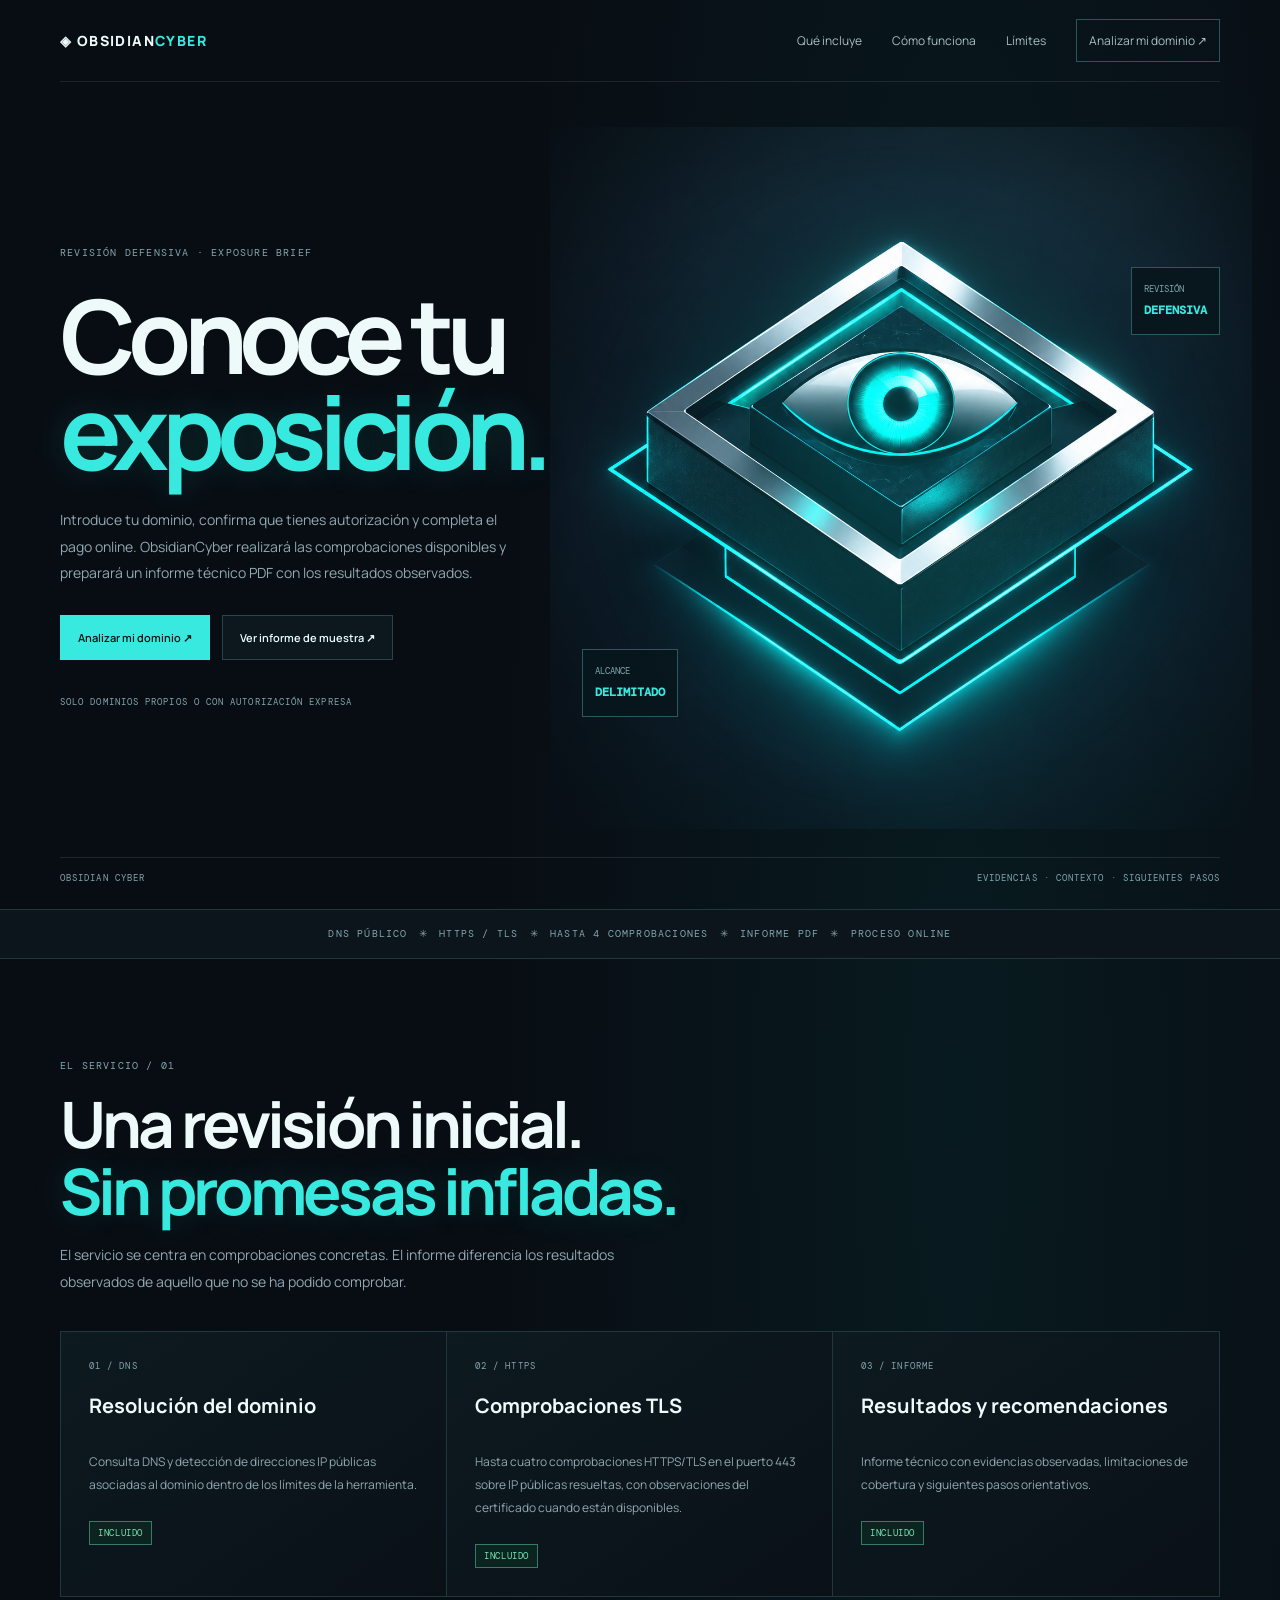
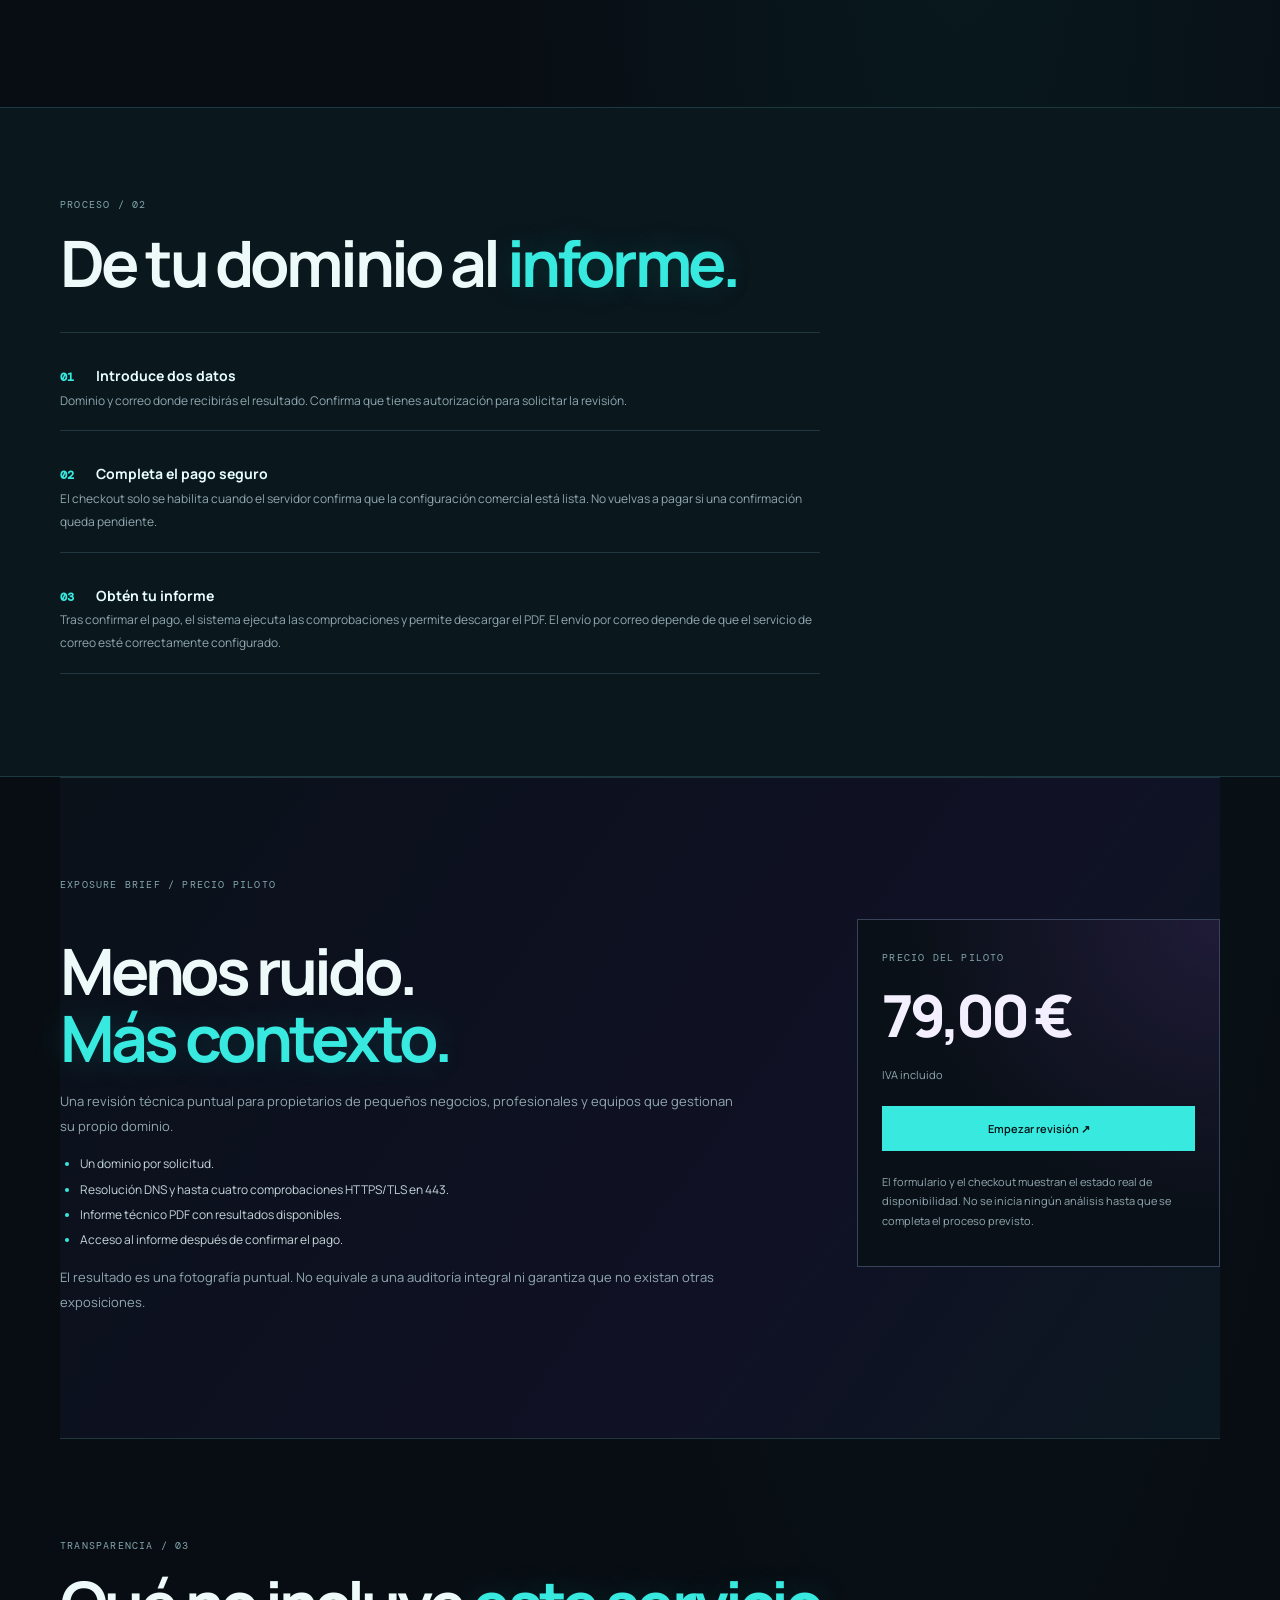
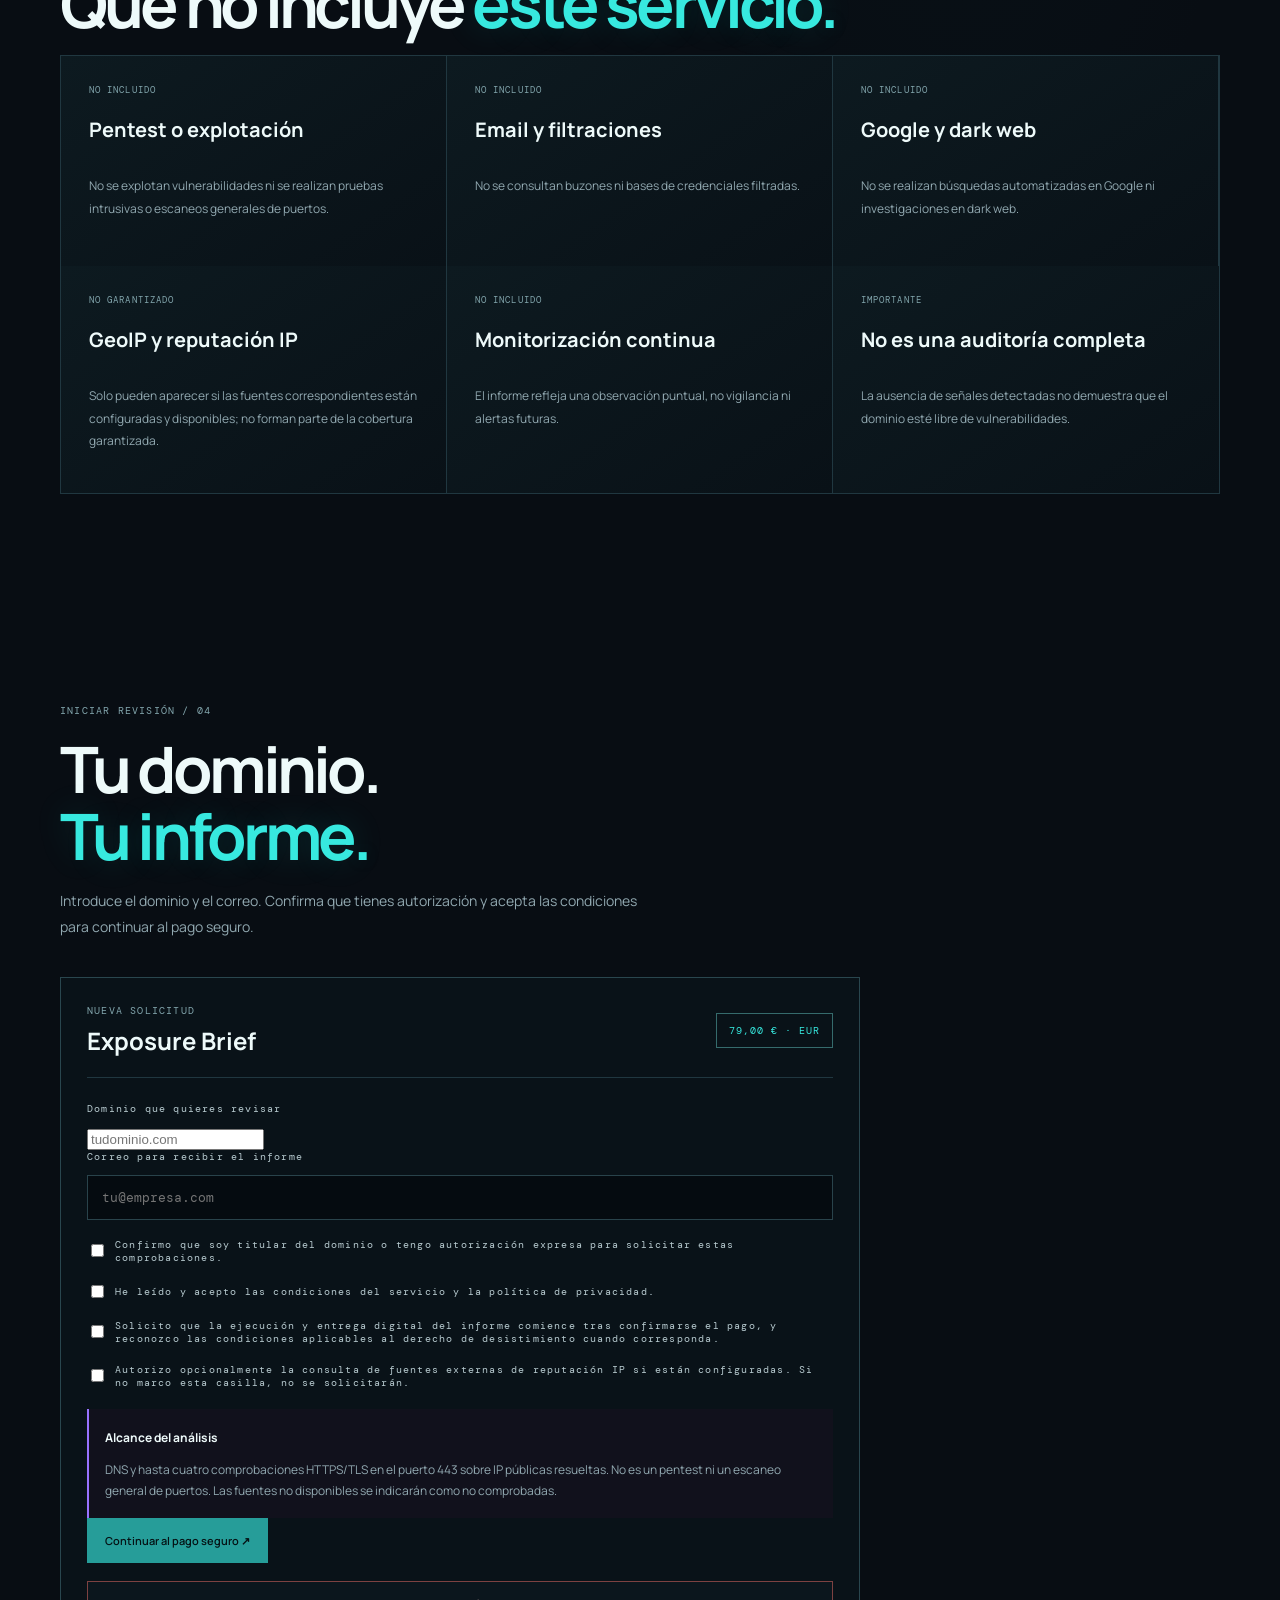
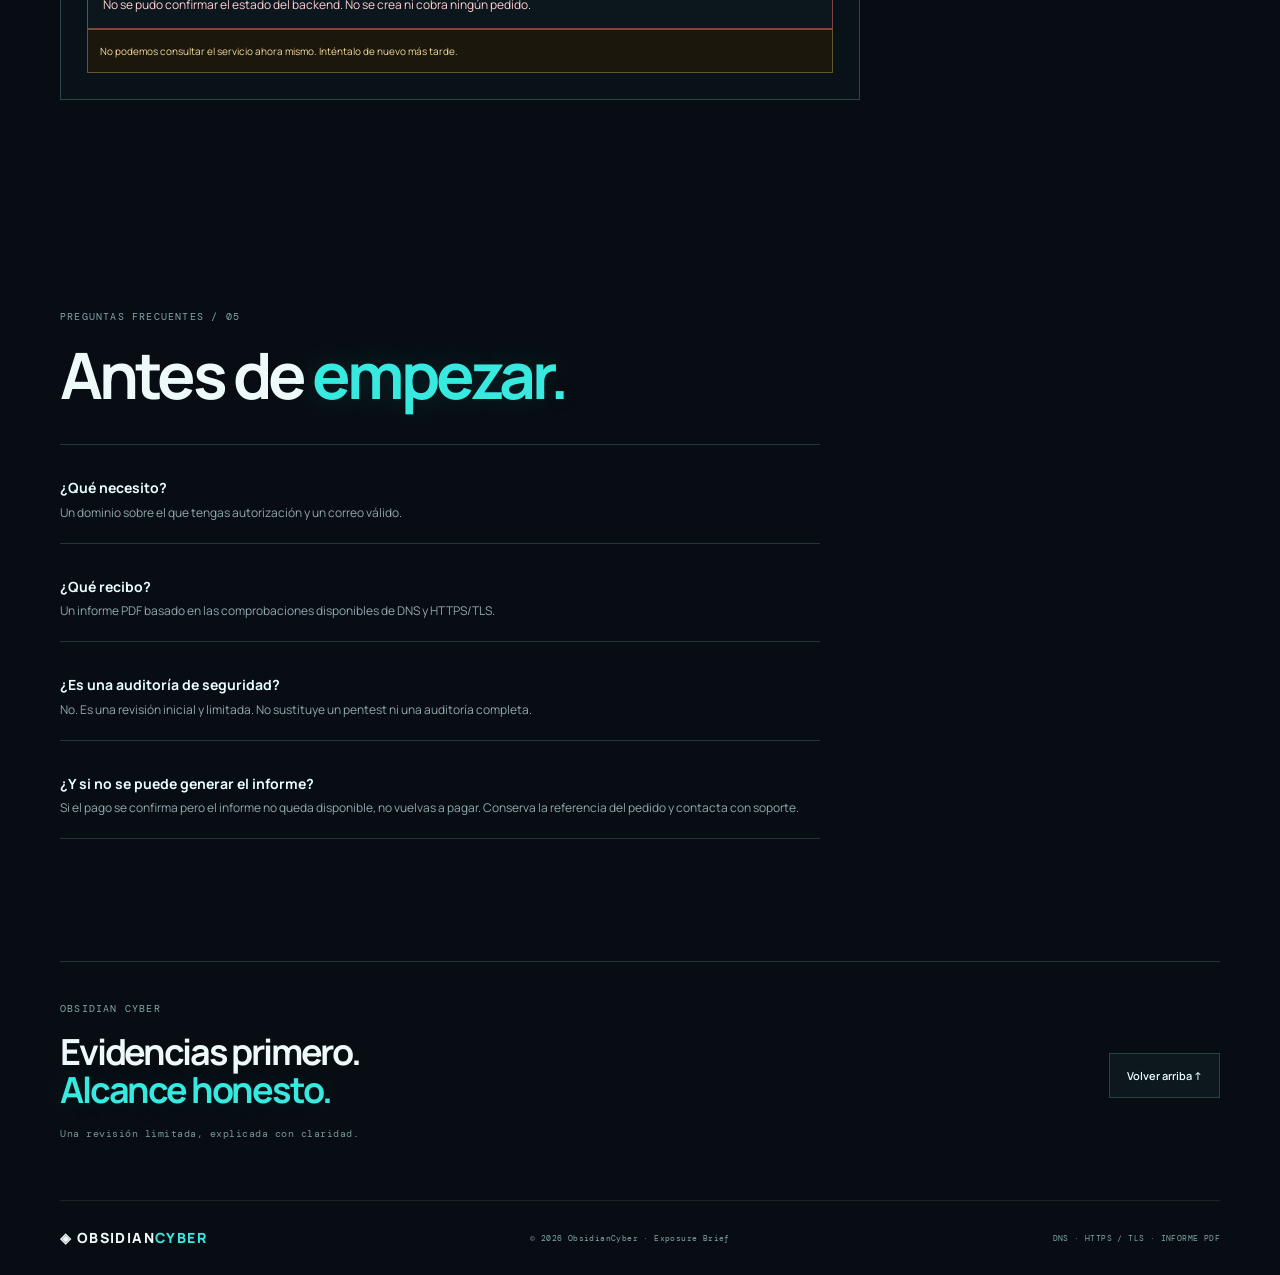
==== commit b8ba8c55: "Restore self-service domain order and payment flow" ====
--- a/index.html
+++ b/index.html
@@ -1,136 +1,80 @@
 <!doctype html>
 <html lang="es">
 <head>
-  <meta charset="utf-8">
-  <meta name="viewport" content="width=device-width,initial-scale=1">
-  <meta name="theme-color" content="#080d13">
-  <meta name="description" content="Exposure Brief de ObsidianCyber: revisión técnica inicial y limitada de DNS y HTTPS/TLS para dominios que controlas o tienes autorización para evaluar.">
-  <meta property="og:title" content="ObsidianCyber — Exposure Brief">
-  <meta property="og:description" content="Una primera fotografía técnica de la exposición pública de tu dominio. Alcance claro, evidencias y limitaciones explicadas.">
-  <title>ObsidianCyber — Exposure Brief para tu dominio</title>
-  <link rel="stylesheet" href="styles.css">
+<meta charset="utf-8"><meta name="viewport" content="width=device-width,initial-scale=1"><meta name="theme-color" content="#080d13">
+<meta name="description" content="Exposure Brief de ObsidianCyber: revisión técnica limitada de DNS y HTTPS/TLS para tu dominio. Solicitud y pago online, informe PDF tras confirmar el pago.">
+<meta property="og:title" content="ObsidianCyber — Exposure Brief"><meta property="og:description" content="Revisa las señales públicas de tu dominio y recibe un informe técnico con evidencias y límites claros.">
+<title>ObsidianCyber — Exposure Brief para tu dominio</title><link rel="stylesheet" href="styles.css">
 </head>
 <body>
-<header class="nav">
-  <a class="brand" href="#top" aria-label="ObsidianCyber inicio">◈ OBSIDIAN<span>CYBER</span></a>
-  <nav aria-label="Navegación principal">
-    <a href="#que-incluye">Qué incluye</a><a href="#como-funciona">Cómo funciona</a><a href="#preguntas">Preguntas</a><a class="navcta" href="#contacto">Consultar el piloto ↗</a>
-  </nav>
-  <button class="menu" aria-label="Abrir menú" aria-expanded="false">☰</button>
-</header>
+<header class="nav"><a class="brand" href="#top" aria-label="ObsidianCyber inicio">◈ OBSIDIAN<span>CYBER</span></a>
+<nav aria-label="Navegación principal"><a href="#que-incluye">Qué incluye</a><a href="#como-funciona">Cómo funciona</a><a href="#limites">Límites</a><a class="navcta" href="#workspace">Analizar mi dominio ↗</a></nav>
+<button class="menu" aria-label="Abrir menú" aria-expanded="false">☰</button></header>
 <main id="top">
-  <section class="hero wrap">
-    <div class="copy">
-      <div class="eyebrow">REVISIÓN DEFENSIVA · SERVICIO PILOTO</div>
-      <h1>Conoce tu<br><em>exposición.</em></h1>
-      <p>Una primera revisión técnica de las señales públicas de tu dominio. ObsidianCyber reúne observaciones DNS y comprobaciones HTTPS/TLS en un informe claro, con evidencias y límites explicados.</p>
-      <div class="actions"><a class="button primary" href="#contacto">Consultar disponibilidad ↗</a><a class="button" href="sample-report.html" target="_blank" rel="noopener noreferrer">Ver informe de muestra ↗</a></div>
-      <small>SOLO DOMINIOS PROPIOS O CON AUTORIZACIÓN EXPRESA</small>
-    </div>
-    <div class="art"><div class="glow"></div><img src="assets/obsidiancyber-eye.png" alt="Emblema de ObsidianCyber"><div class="tag tag1">REVISIÓN<br><b>DEFENSIVA</b></div><div class="tag tag2">ALCANCE<br><b>DELIMITADO</b></div></div>
-    <div class="herofoot">OBSIDIAN CYBER <span>EVIDENCIAS · CONTEXTO · SIGUIENTES PASOS</span></div>
-  </section>
-
-  <div class="ticker">DNS PÚBLICO　✳　HTTPS / TLS　✳　HASTA 4 COMPROBACIONES　✳　INFORME TÉCNICO　✳　ALCANCE TRANSPARENTE</div>
-
-  <section id="que-incluye" class="section wrap">
-    <div class="eyebrow">EL SERVICIO / 01</div>
-    <h2>Una revisión inicial.<br><em>Sin promesas infladas.</em></h2>
-    <p class="intro">El piloto se centra en unas comprobaciones concretas que podemos describir y respaldar. No presentamos como analizado aquello que esta versión todavía no consulta.</p>
-    <div class="grid capability-grid">
-      <article><label>01 / DNS</label><h3>Resolución del dominio</h3><p>Consulta de registros DNS y detección de direcciones IP públicas asociadas al dominio dentro de los límites de la herramienta.</p><span class="status status-live">INCLUIDO</span></article>
-      <article><label>02 / HTTPS</label><h3>Comprobaciones TLS</h3><p>Hasta cuatro comprobaciones de conexión HTTPS/TLS en el puerto 443 sobre IP públicas resueltas, con observaciones del certificado cuando están disponibles.</p><span class="status status-live">INCLUIDO</span></article>
-      <article><label>03 / INFORME</label><h3>Hallazgos explicados</h3><p>Informe técnico con resultados observados, limitaciones de cobertura y recomendaciones para orientar una revisión posterior.</p><span class="status status-live">INCLUIDO</span></article>
-    </div>
-  </section>
-
-  <section class="workflow" id="como-funciona"><div class="wrap">
-    <div class="eyebrow">PROCESO / 02</div><h2>Claro desde el <em>principio.</em></h2>
-    <div class="steps">
-      <p><b>01</b> <strong>Cuéntanos qué dominio quieres revisar</strong><br>Indica el dominio y confirma que eres su titular o que tienes autorización expresa para solicitar la revisión.</p>
-      <p><b>02</b> <strong>Confirmamos el alcance y la disponibilidad</strong><br>Te explicamos el procedimiento aplicable al pedido. La verificación DNS TXT puede solicitarse como comprobación de control técnico.</p>
-      <p><b>03</b> <strong>Revisión e informe</strong><br>La herramienta recoge las señales descritas en esta página. El resultado es una fotografía puntual, no una auditoría integral ni una garantía de seguridad.</p>
-    </div>
-  </div></section>
-
-  <section class="section wrap pilot-offer" id="piloto">
-    <div class="eyebrow">ACCESO PILOTO</div>
-    <div class="pilot-layout">
-      <div class="pilot-copy">
-        <h2>Menos ruido.<br><em>Más contexto.</em></h2>
-        <p>Exposure Brief está pensado para propietarios de pequeños negocios, profesionales y equipos que quieren una primera visión técnica de un dominio que gestionan.</p>
-        <ul class="pilot-list">
-          <li>Un dominio por solicitud.</li>
-          <li>Resolución DNS y hasta cuatro comprobaciones HTTPS/TLS en 443.</li>
-          <li>Resultados observados y recomendaciones en un informe.</li>
-          <li>Revisión limitada y puntual, no monitorización continua.</li>
-        </ul>
-        <p class="subtle-note">El precio y la disponibilidad se confirman personalmente antes de aceptar el encargo. No se inicia ningún análisis ni se realiza ningún cobro por enviar esta consulta.</p>
-      </div>
-      <aside class="pilot-card">
-        <span class="eyebrow">PRIMER CONTACTO</span>
-        <h3>¿Encaja con lo que necesitas?</h3>
-        <p>Cuéntanos qué dominio gestionas y qué quieres comprobar. Te responderemos con el alcance disponible y los siguientes pasos, sin compromiso.</p>
-        <a class="button primary" href="#contacto">Consultar el piloto ↗</a>
-        <p class="subtle-note">Esta página no activa una compra ni procesa pagos.</p>
-      </aside>
-    </div>
-  </section>
-
-  <section class="section wrap" id="limites">
-    <div class="eyebrow">TRANSPARENCIA / 03</div><h2>Qué no incluye <em>este piloto.</em></h2>
-    <p class="intro">Preferimos dejar claros los límites antes de que solicites nada.</p>
-    <div class="grid capability-grid">
-      <article><label>NO INCLUIDO</label><h3>Pentest o explotación</h3><p>No se explotan vulnerabilidades ni se realizan pruebas intrusivas o escaneos generales de puertos.</p></article>
-      <article><label>NO INCLUIDO</label><h3>Email y filtraciones</h3><p>No se consultan buzones, bases de credenciales filtradas ni servicios de búsqueda de brechas.</p></article>
-      <article><label>NO INCLUIDO</label><h3>Google y dark web</h3><p>No se realizan búsquedas automatizadas en Google ni investigaciones en dark web.</p></article>
-      <article><label>NO GARANTIZADO</label><h3>GeoIP y reputación IP</h3><p>Solo se mostrarían si las fuentes necesarias están configuradas y disponibles. No forman parte de la cobertura garantizada del piloto.</p></article>
-      <article><label>NO INCLUIDO</label><h3>Monitorización continua</h3><p>El informe refleja una observación puntual. No vigila cambios futuros ni envía alertas continuas.</p></article>
-      <article><label>IMPORTANTE</label><h3>No es una auditoría completa</h3><p>Un resultado sin señales destacadas no demuestra que el dominio o sus sistemas estén libres de vulnerabilidades.</p></article>
-    </div>
-  </section>
-
-  <section class="section wrap" id="preguntas">
-    <div class="eyebrow">PREGUNTAS FRECUENTES / 04</div><h2>Antes de <em>contactarnos.</em></h2>
-    <div class="steps">
-      <p><strong>¿Tengo que ser propietario del dominio?</strong><br>Debes ser titular o contar con autorización expresa para solicitar la revisión. No aceptamos análisis de dominios de terceros sin permiso.</p>
-      <p><strong>¿Es una auditoría de ciberseguridad?</strong><br>No. Es una revisión técnica inicial y limitada de DNS y HTTPS/TLS. No sustituye un pentest, una auditoría ni una evaluación profesional completa.</p>
-      <p><strong>¿Cuánto cuesta y cuándo se paga?</strong><br>El precio y la disponibilidad se comunicarán antes de aceptar el encargo. El formulario de esta página es solo una consulta: no crea un pedido ni cobra nada.</p>
-      <p><strong>¿Qué ocurre si una comprobación no está disponible?</strong><br>Se indicará como no disponible o no comprobada. La ausencia de datos no se interpretará como ausencia de riesgo.</p>
-    </div>
-  </section>
-
-  <section id="contacto" class="section wrap lead-section">
-    <div class="eyebrow">CONTACTO / 05</div><h2>Cuéntanos qué dominio <em>gestionas.</em></h2>
-    <p class="intro">Solicita información sobre el piloto. Revisaremos tu consulta y te responderemos personalmente. Enviar el formulario no implica contratar el servicio.</p>
-    <form id="leadForm" novalidate>
-      <label for="leadEmail">Correo de contacto</label>
-      <input id="leadEmail" name="email" type="email" placeholder="tu@empresa.com" autocomplete="email" required maxlength="254">
-      <label for="leadName">Nombre (opcional)</label>
-      <input id="leadName" name="name" type="text" placeholder="Tu nombre" autocomplete="name" maxlength="100">
-      <label for="leadCompany">Empresa o dominio (opcional)</label>
-      <input id="leadCompany" name="company" type="text" placeholder="tuempresa.com" autocomplete="organization" maxlength="160">
-      <label for="leadMessage">¿Qué te gustaría revisar? (opcional)</label>
-      <textarea id="leadMessage" name="message" maxlength="1000" placeholder="Indica el dominio que gestionas y qué necesitas conocer. No incluyas contraseñas ni datos sensibles."></textarea>
-      <div class="hp-field" aria-hidden="true"><label for="leadHp">No rellenar</label><input id="leadHp" name="company_website_hp" type="text" tabindex="-1" autocomplete="off"></div>
-      <label class="consent"><input id="leadConsent" name="consent" type="checkbox" required><span>Consiento que ObsidianCyber trate los datos facilitados para responder a esta consulta. He leído la <a href="privacy.html" target="_blank" rel="noopener noreferrer">política de privacidad</a>.</span></label>
-      <div class="actions"><button id="leadSubmit" class="button primary" type="submit">Solicitar información ↗</button></div>
-      <div id="leadMessageBox" class="form-message info" role="status" aria-live="polite" hidden></div>
-    </form>
-    <p class="subtle-note">También puedes escribir a <a href="mailto:obsidiancyber@hotmail.com">obsidiancyber@hotmail.com</a>. Consulta las <a href="terms.html" target="_blank" rel="noopener noreferrer">condiciones del servicio</a> y la <a href="privacy.html" target="_blank" rel="noopener noreferrer">política de privacidad</a>.</p>
-  </section>
-
-  <section class="closing wrap"><div><div class="eyebrow">OBSIDIAN CYBER</div><h2>Evidencias primero.<br><em>Alcance honesto.</em></h2><p class="closing-note">Una revisión limitada, explicada con claridad.</p></div><a class="button" href="#top">Volver arriba ↑</a></section>
-
-  <!-- Se conservan los nodos del flujo técnico fuera de la vista para evitar activar el checkout desde esta página de captación. -->
-  <section id="workspace" class="section wrap workspace" hidden>
-    <p id="workspaceIntro">El flujo de pedidos está temporalmente deshabilitado desde la página comercial.</p>
-    <form id="orderForm"><input id="orderDomain" name="domain"><input id="orderEmail" name="email"><input id="orderAuth" type="checkbox"><input id="externalIntelConsent" type="checkbox"><input id="termsConsent" type="checkbox"><input id="immediateDeliveryConsent" type="checkbox"><button id="createOrderButton" type="submit" disabled></button><div id="orderMessage"></div></form>
-    <div id="checkoutStatus"></div><div id="verificationPanel" hidden><button id="copyTxtName" type="button"></button><code id="txtName"></code><button id="copyTxtValue" type="button"></button><code id="txtValue"></code><button id="verifyDomainButton" type="button"></button><button id="payButton" type="button"></button><div id="inlinePayPalPanel" hidden><div id="inlinePaymentMessage"></div><div id="paypalButtonContainer"></div><div id="cardFieldsPanel" hidden><div id="card-name-field-container"></div><div id="card-number-field-container"></div><div id="card-expiry-field-container"></div><div id="card-cvv-field-container"></div><button id="cardPayButton" type="button"></button></div></div><div id="verificationMessage"></div></div>
-    <div id="report" hidden></div>
-  </section>
+<section class="hero wrap"><div class="copy"><div class="eyebrow">REVISIÓN DEFENSIVA · EXPOSURE BRIEF</div><h1>Conoce tu<br><em>exposición.</em></h1>
+<p>Introduce tu dominio, confirma que tienes autorización y completa el pago online. ObsidianCyber realizará las comprobaciones disponibles y preparará un informe técnico PDF con los resultados observados.</p>
+<div class="actions"><a class="button primary" href="#workspace">Analizar mi dominio ↗</a><a class="button" href="sample-report.html" target="_blank" rel="noopener noreferrer">Ver informe de muestra ↗</a></div>
+<small>SOLO DOMINIOS PROPIOS O CON AUTORIZACIÓN EXPRESA</small></div>
+<div class="art"><div class="glow"></div><img src="assets/obsidiancyber-eye.png" alt="Emblema de ObsidianCyber"><div class="tag tag1">REVISIÓN<br><b>DEFENSIVA</b></div><div class="tag tag2">ALCANCE<br><b>DELIMITADO</b></div></div>
+<div class="herofoot">OBSIDIAN CYBER <span>EVIDENCIAS · CONTEXTO · SIGUIENTES PASOS</span></div></section>
+<div class="ticker">DNS PÚBLICO　✳　HTTPS / TLS　✳　HASTA 4 COMPROBACIONES　✳　INFORME PDF　✳　PROCESO ONLINE</div>
+<section id="que-incluye" class="section wrap"><div class="eyebrow">EL SERVICIO / 01</div><h2>Una revisión inicial.<br><em>Sin promesas infladas.</em></h2>
+<p class="intro">El servicio se centra en comprobaciones concretas. El informe diferencia los resultados observados de aquello que no se ha podido comprobar.</p>
+<div class="grid capability-grid">
+<article><label>01 / DNS</label><h3>Resolución del dominio</h3><p>Consulta DNS y detección de direcciones IP públicas asociadas al dominio dentro de los límites de la herramienta.</p><span class="status status-live">INCLUIDO</span></article>
+<article><label>02 / HTTPS</label><h3>Comprobaciones TLS</h3><p>Hasta cuatro comprobaciones HTTPS/TLS en el puerto 443 sobre IP públicas resueltas, con observaciones del certificado cuando están disponibles.</p><span class="status status-live">INCLUIDO</span></article>
+<article><label>03 / INFORME</label><h3>Resultados y recomendaciones</h3><p>Informe técnico con evidencias observadas, limitaciones de cobertura y siguientes pasos orientativos.</p><span class="status status-live">INCLUIDO</span></article></div></section>
+<section class="workflow" id="como-funciona"><div class="wrap"><div class="eyebrow">PROCESO / 02</div><h2>De tu dominio al <em>informe.</em></h2>
+<div class="steps"><p><b>01</b> <strong>Introduce dos datos</strong><br>Dominio y correo donde recibirás el resultado. Confirma que tienes autorización para solicitar la revisión.</p>
+<p><b>02</b> <strong>Completa el pago seguro</strong><br>El checkout solo se habilita cuando el servidor confirma que la configuración comercial está lista. No vuelvas a pagar si una confirmación queda pendiente.</p>
+<p><b>03</b> <strong>Obtén tu informe</strong><br>Tras confirmar el pago, el sistema ejecuta las comprobaciones y permite descargar el PDF. El envío por correo depende de que el servicio de correo esté correctamente configurado.</p></div></div></section>
+<section class="section wrap pilot-offer" id="precio"><div class="eyebrow">EXPOSURE BRIEF / PRECIO PILOTO</div><div class="pilot-layout">
+<div class="pilot-copy"><h2>Menos ruido.<br><em>Más contexto.</em></h2><p>Una revisión técnica puntual para propietarios de pequeños negocios, profesionales y equipos que gestionan su propio dominio.</p>
+<ul class="pilot-list"><li>Un dominio por solicitud.</li><li>Resolución DNS y hasta cuatro comprobaciones HTTPS/TLS en 443.</li><li>Informe técnico PDF con resultados disponibles.</li><li>Acceso al informe después de confirmar el pago.</li></ul>
+<p class="subtle-note">El resultado es una fotografía puntual. No equivale a una auditoría integral ni garantiza que no existan otras exposiciones.</p></div>
+<aside class="pilot-card"><span class="eyebrow">PRECIO DEL PILOTO</span><div class="pilot-price"><span class="pilot-price">79,00 €</span></div><p class="pilot-price-breakdown">IVA incluido</p><a class="button primary" href="#workspace">Empezar revisión ↗</a><p>El formulario y el checkout muestran el estado real de disponibilidad. No se inicia ningún análisis hasta que se completa el proceso previsto.</p></aside></div></section>
+<section class="section wrap" id="limites"><div class="eyebrow">TRANSPARENCIA / 03</div><h2>Qué no incluye <em>este servicio.</em></h2>
+<div class="grid capability-grid">
+<article><label>NO INCLUIDO</label><h3>Pentest o explotación</h3><p>No se explotan vulnerabilidades ni se realizan pruebas intrusivas o escaneos generales de puertos.</p></article>
+<article><label>NO INCLUIDO</label><h3>Email y filtraciones</h3><p>No se consultan buzones ni bases de credenciales filtradas.</p></article>
+<article><label>NO INCLUIDO</label><h3>Google y dark web</h3><p>No se realizan búsquedas automatizadas en Google ni investigaciones en dark web.</p></article>
+<article><label>NO GARANTIZADO</label><h3>GeoIP y reputación IP</h3><p>Solo pueden aparecer si las fuentes correspondientes están configuradas y disponibles; no forman parte de la cobertura garantizada.</p></article>
+<article><label>NO INCLUIDO</label><h3>Monitorización continua</h3><p>El informe refleja una observación puntual, no vigilancia ni alertas futuras.</p></article>
+<article><label>IMPORTANTE</label><h3>No es una auditoría completa</h3><p>La ausencia de señales detectadas no demuestra que el dominio esté libre de vulnerabilidades.</p></article></div></section>
+<section class="section wrap" id="workspace">
+<div class="eyebrow">INICIAR REVISIÓN / 04</div><h2>Tu dominio.<br><em>Tu informe.</em></h2>
+<p class="intro" id="workspaceIntro">Introduce el dominio y el correo. Confirma que tienes autorización y acepta las condiciones para continuar al pago seguro.</p>
+<form id="orderForm" class="order-panel">
+<div class="formheading"><div><div class="eyebrow">NUEVA SOLICITUD</div><h3>Exposure Brief</h3></div><div class="case-stamp">79,00 € · EUR</div></div>
+<label for="orderDomain">Dominio que quieres revisar</label><input id="orderDomain" name="domain" type="text" placeholder="tudominio.com" autocomplete="url" required maxlength="253" pattern="[^\s/]+\.[^\s/]+" title="Introduce un nombre de dominio válido">
+<label for="orderEmail">Correo para recibir el informe</label><input id="orderEmail" name="email" type="email" placeholder="tu@empresa.com" autocomplete="email" required maxlength="254">
+<label class="consent"><input id="orderAuth" type="checkbox" required><span>Confirmo que soy titular del dominio o tengo autorización expresa para solicitar estas comprobaciones.</span></label>
+<label class="consent"><input id="termsConsent" type="checkbox" required><span>He leído y acepto las <a href="terms.html" target="_blank" rel="noopener noreferrer">condiciones del servicio</a> y la <a href="privacy.html" target="_blank" rel="noopener noreferrer">política de privacidad</a>.</span></label>
+<label class="consent"><input id="immediateDeliveryConsent" type="checkbox" required><span>Solicito que la ejecución y entrega digital del informe comience tras confirmarse el pago, y reconozco las condiciones aplicables al derecho de desistimiento cuando corresponda.</span></label>
+<label class="consent"><input id="externalIntelConsent" type="checkbox"><span>Autorizo opcionalmente la consulta de fuentes externas de reputación IP si están configuradas. Si no marco esta casilla, no se solicitarán.</span></label>
+<div class="privacy-note"><strong>Alcance del análisis</strong><p>DNS y hasta cuatro comprobaciones HTTPS/TLS en el puerto 443 sobre IP públicas resueltas. No es un pentest ni un escaneo general de puertos. Las fuentes no disponibles se indicarán como no comprobadas.</p></div>
+<button id="createOrderButton" class="button primary" type="submit">Continuar al pago seguro ↗</button>
+<div id="orderMessage" class="form-message info" role="status" aria-live="polite" hidden></div>
+<div id="checkoutStatus" class="checkout-status not-ready" role="status" aria-live="polite">Comprobando disponibilidad del checkout…</div>
+</form>
+<div id="verificationPanel" class="verification-panel" hidden>
+<div class="verification-header"><div class="eyebrow">VERIFICACIÓN DEL DOMINIO</div><h3>Solicitud preparada</h3><p>Publica este registro TXT en la configuración DNS de tu dominio y vuelve a comprobarlo.</p></div>
+<div class="txt-value"><span>Nombre TXT</span><code id="txtName"></code><button id="copyTxtName" class="button copy-button" type="button">Copiar</button></div>
+<div class="txt-value"><span>Valor TXT</span><code id="txtValue"></code><button id="copyTxtValue" class="button copy-button" type="button">Copiar</button></div>
+<div class="actions verification-actions"><button id="verifyDomainButton" class="button" type="button">Comprobar dominio</button><button id="payButton" class="button primary" type="button" disabled>Mostrar opciones de pago ↗</button></div>
+<div id="verificationMessage" class="form-message info" role="status" aria-live="polite"></div>
+<div id="inlinePayPalPanel" class="verification-panel" hidden><div class="eyebrow">PAGO SEGURO</div><div id="inlinePaymentMessage" class="form-message info" role="status" aria-live="polite"></div><div id="paypalButtonContainer"></div>
+<div id="cardFieldsPanel" hidden><p class="subtle-note">Pago con tarjeta</p><div id="card-name-field-container"></div><div id="card-number-field-container"></div><div id="card-expiry-field-container"></div><div id="card-cvv-field-container"></div><button id="cardPayButton" class="button primary" type="button">Pagar con tarjeta</button></div></div>
+</div>
+<div id="report" class="report" hidden></div>
+</section>
+<section class="section wrap" id="preguntas"><div class="eyebrow">PREGUNTAS FRECUENTES / 05</div><h2>Antes de <em>empezar.</em></h2><div class="steps">
+<p><strong>¿Qué necesito?</strong><br>Un dominio sobre el que tengas autorización y un correo válido.</p>
+<p><strong>¿Qué recibo?</strong><br>Un informe PDF basado en las comprobaciones disponibles de DNS y HTTPS/TLS.</p>
+<p><strong>¿Es una auditoría de seguridad?</strong><br>No. Es una revisión inicial y limitada. No sustituye un pentest ni una auditoría completa.</p>
+<p><strong>¿Y si no se puede generar el informe?</strong><br>Si el pago se confirma pero el informe no queda disponible, no vuelvas a pagar. Conserva la referencia del pedido y contacta con soporte.</p></div></section>
+<section class="closing wrap"><div><div class="eyebrow">OBSIDIAN CYBER</div><h2>Evidencias primero.<br><em>Alcance honesto.</em></h2><p class="closing-note">Una revisión limitada, explicada con claridad.</p></div><a class="button" href="#top">Volver arriba ↑</a></section>
 </main>
-<footer class="footer"><a class="brand" href="#top">◈ OBSIDIAN<span>CYBER</span></a><small>© <span id="year"></span> ObsidianCyber · Servicio piloto · Alcance técnico limitado</small><small>DNS · HTTPS / TLS · INFORME</small></footer>
+<footer class="footer"><a class="brand" href="#top">◈ OBSIDIAN<span>CYBER</span></a><small>© <span id="year"></span> ObsidianCyber · Exposure Brief</small><small>DNS · HTTPS / TLS · INFORME PDF</small></footer>
 <script src="script.js" defer></script>
-</body>
-</html>
+</body></html>
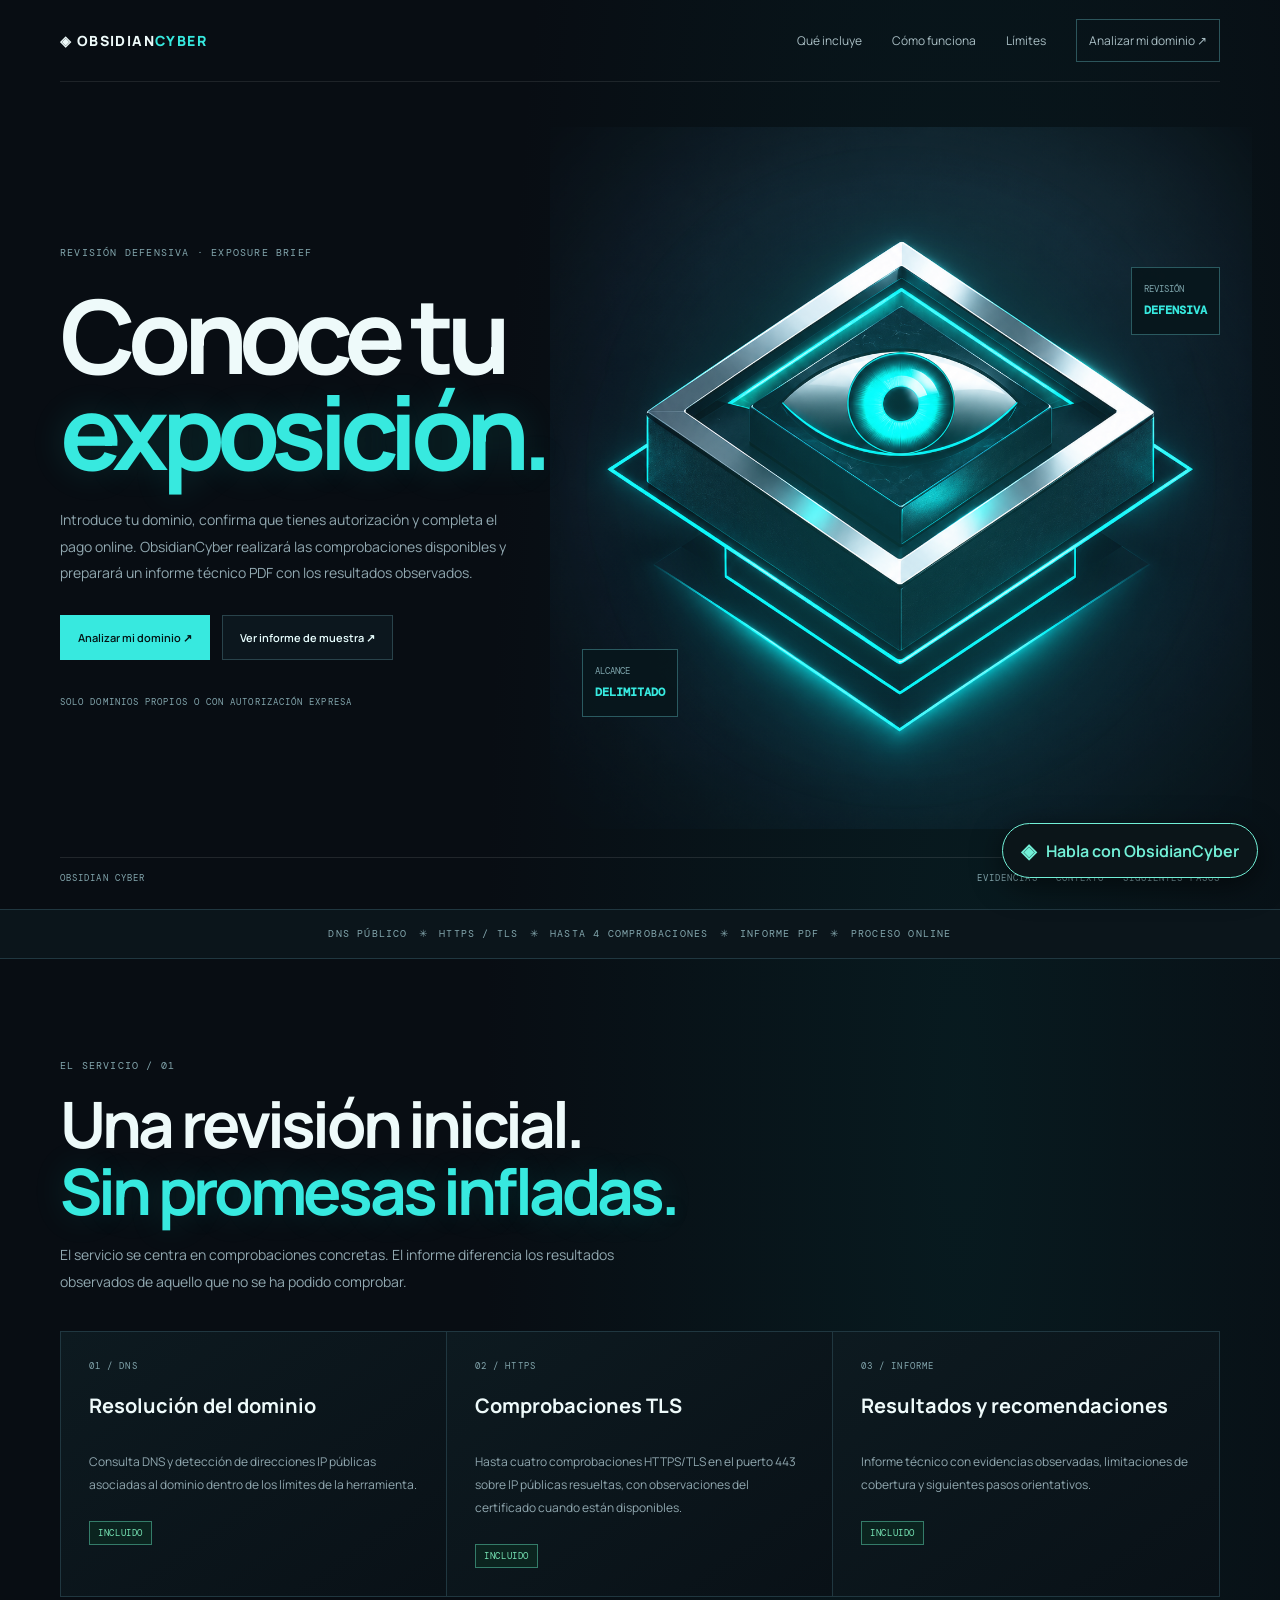
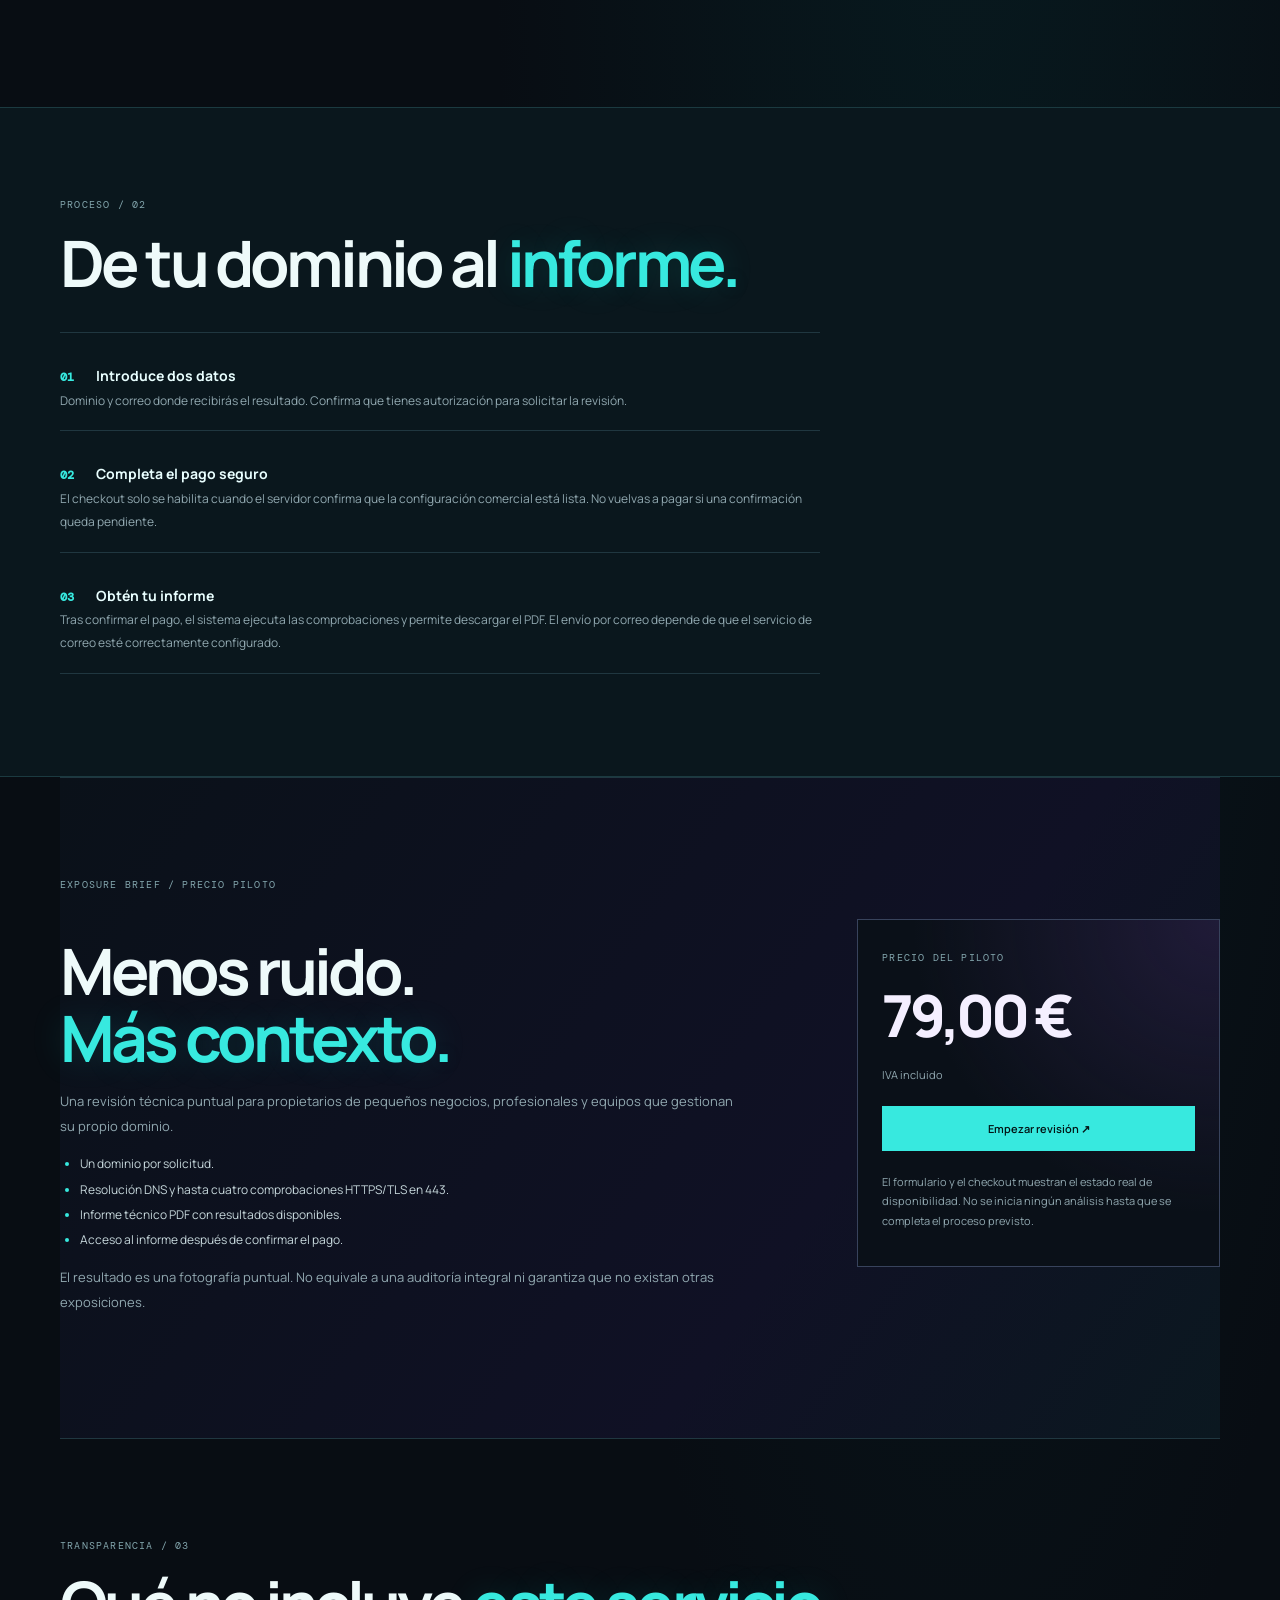
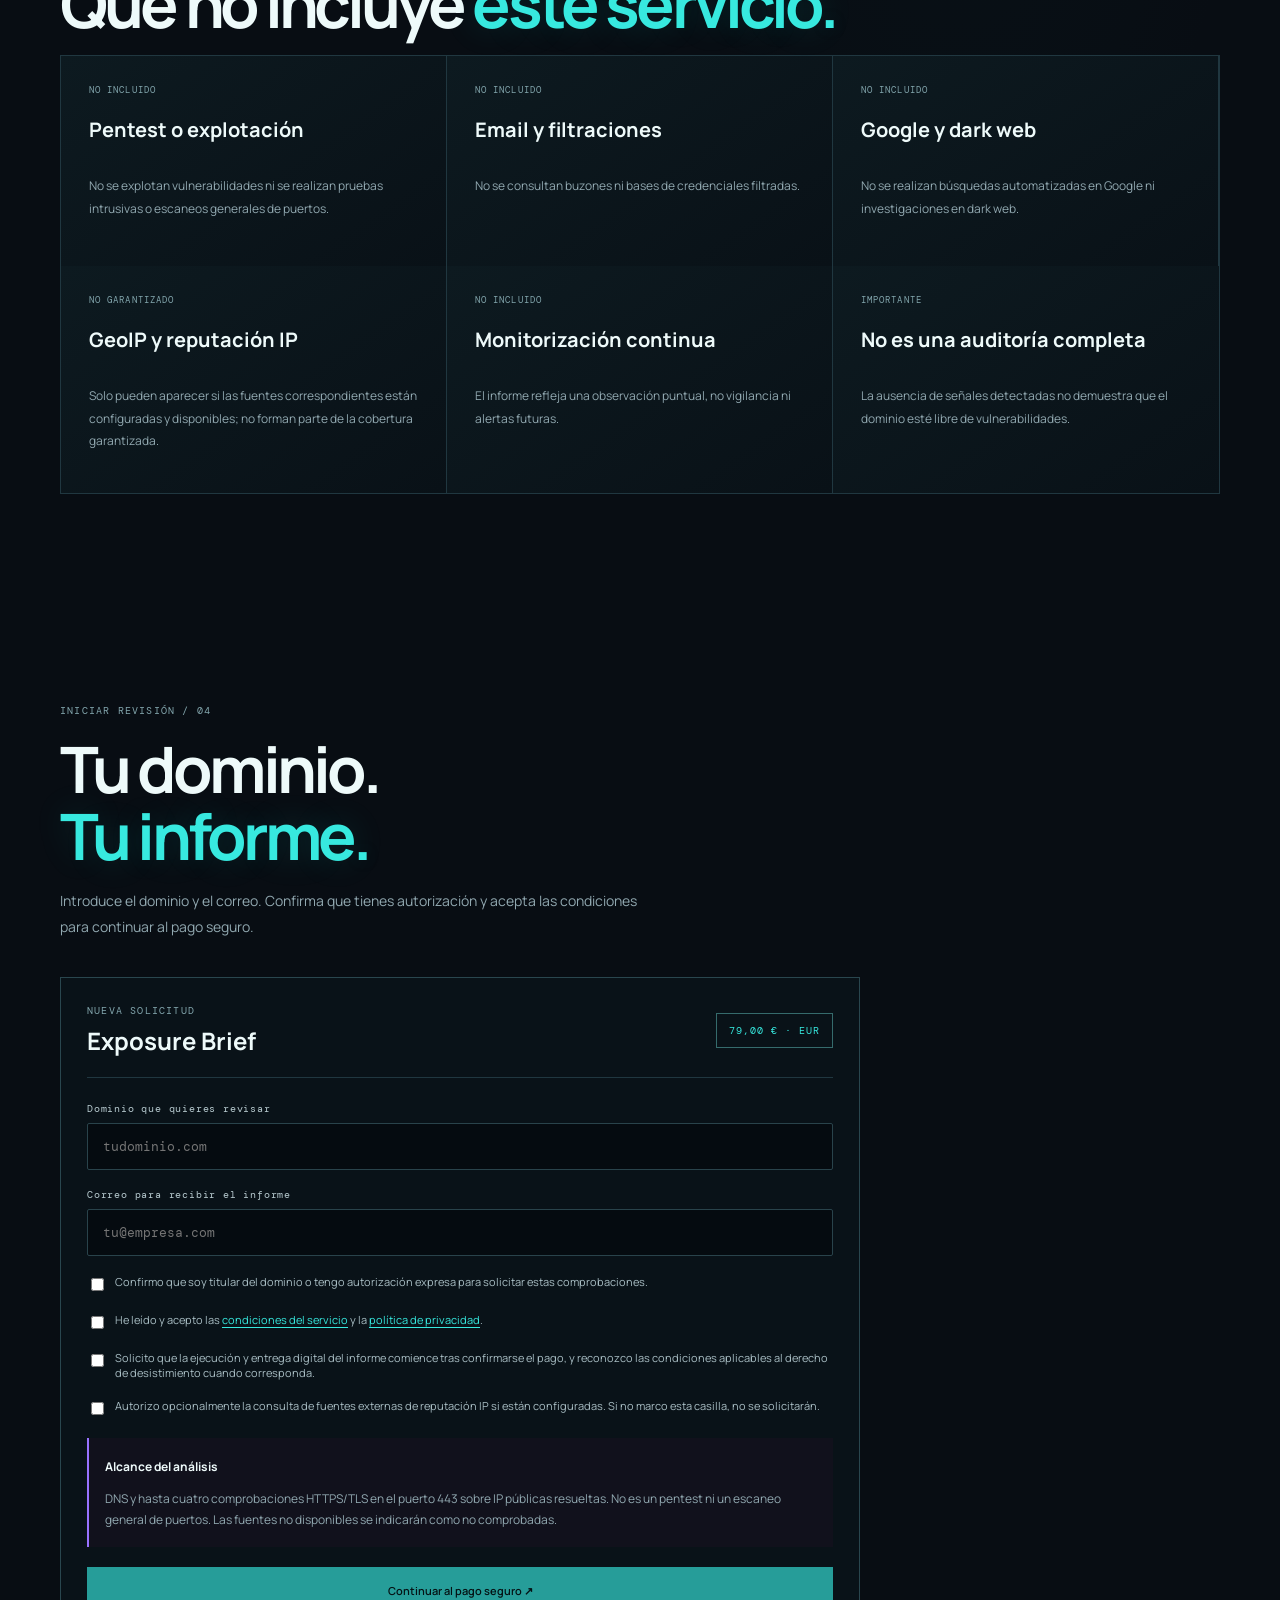
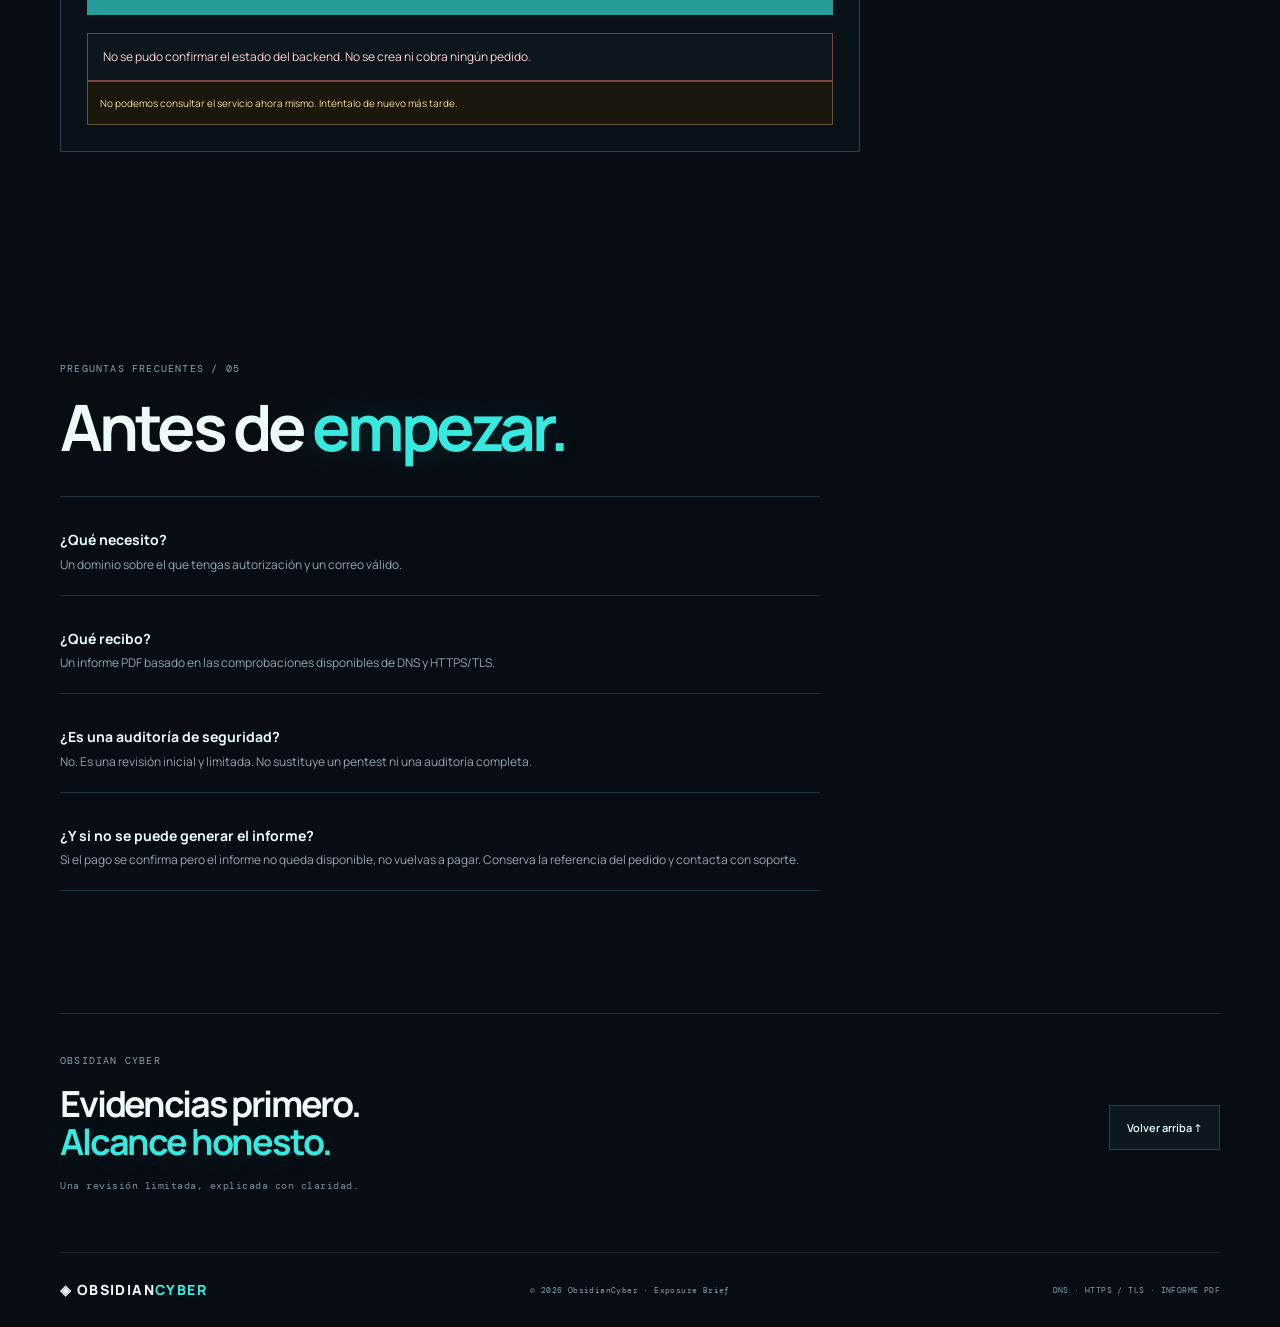
==== commit f9cc136b: "Restore ObsidianCyber sales assistant and in-chat checkout" ====
--- a/index.html
+++ b/index.html
@@ -75,6 +75,41 @@
 <p><strong>¿Y si no se puede generar el informe?</strong><br>Si el pago se confirma pero el informe no queda disponible, no vuelvas a pagar. Conserva la referencia del pedido y contacta con soporte.</p></div></section>
 <section class="closing wrap"><div><div class="eyebrow">OBSIDIAN CYBER</div><h2>Evidencias primero.<br><em>Alcance honesto.</em></h2><p class="closing-note">Una revisión limitada, explicada con claridad.</p></div><a class="button" href="#top">Volver arriba ↑</a></section>
 </main>
+
+  <div id="ocSalesChatWidget" class="oc-sales-widget">
+    <section id="ocSalesChatPanel" class="oc-sales-panel" aria-label="Asistente comercial" hidden>
+      <header class="oc-sales-header">
+        <div>
+          <div class="oc-sales-brand">◈ OBSIDIAN<span>CYBER</span></div>
+          <div class="oc-sales-eyebrow">ASISTENTE COMERCIAL</div>
+        </div>
+        <button id="ocSalesChatClose" class="oc-sales-close" type="button" aria-label="Cerrar chat">×</button>
+      </header>
+      <div id="ocSalesChatMessages" class="oc-sales-messages" role="log" aria-live="polite">
+        <div class="oc-sales-bubble assistant">Hola, bienvenido a ObsidianCyber. ¿Gestionas webs de clientes o quieres conocer la exposición pública de tu propio dominio?</div>
+      </div>
+      <div id="ocSalesCheckout" class="oc-sales-checkout" hidden>
+        <button id="ocSalesCheckoutBack" class="oc-sales-back" type="button">← Volver al chat</button>
+        <div id="ocSalesCheckoutSlot"></div>
+      </div>
+      <div class="oc-sales-links">
+        <button id="ocSalesBuyNow" class="oc-sales-buy" type="button">Comprar aquí · <span class="pilot-price-total">79,00 €</span></button>
+        <a href="sample-report.html" target="_blank" rel="noopener noreferrer">Ver informe de muestra ↗</a>
+        <a href="#workspace" id="ocSalesContactLink">Hablar con una persona</a>
+      </div>
+      <form id="ocSalesChatForm" class="oc-sales-form">
+        <label class="oc-sales-sr" for="ocSalesChatInput">Tu mensaje</label>
+        <input id="ocSalesChatInput" name="message" maxlength="1000" autocomplete="off" placeholder="Escribe tu pregunta…" required>
+        <button id="ocSalesChatSend" type="submit">Enviar</button>
+      </form>
+      <p class="oc-sales-disclaimer">Asistente de IA. No introduzcas datos sensibles. El informe solo se genera tras la confirmación del pago por el servidor.</p>
+    </section>
+    <button id="ocSalesChatToggle" class="oc-sales-toggle" type="button" aria-expanded="false" aria-controls="ocSalesChatPanel">
+      <span class="oc-sales-toggle-icon">◈</span> Habla con ObsidianCyber
+    </button>
+  </div>
+
+
 <footer class="footer"><a class="brand" href="#top">◈ OBSIDIAN<span>CYBER</span></a><small>© <span id="year"></span> ObsidianCyber · Exposure Brief</small><small>DNS · HTTPS / TLS · INFORME PDF</small></footer>
 <script src="script.js" defer></script>
 </body></html>
--- a/styles.css
+++ b/styles.css
@@ -236,3 +236,15 @@
 .oc-sales-checkout #paypalButtonContainer { min-height: 48px; margin-top: 10px; }
 .oc-sales-checkout .verification-actions { margin: 14px 0; }
 .oc-sales-checkout .verification-actions .button { width: 100%; }
+
+/* Self-service checkout form */
+#orderForm>input[type="text"],#orderForm>input[type="email"]{display:block;width:100%;margin:7px 0 18px;padding:14px 15px;background:#050b10;border:1px solid #29434b;color:#effafa;font:13px 'DM Mono',monospace;border-radius:2px}
+#orderForm>input:focus{outline:2px solid var(--cyan);outline-offset:2px}
+#orderForm>label:not(.consent){display:block;margin:18px 0 8px;color:#b8cbd0;font:10px 'DM Mono',monospace;letter-spacing:.08em}
+#orderForm>.button{margin-top:20px;width:100%;min-height:48px}
+#orderForm .consent{align-items:flex-start;line-height:1.8;font:11px Manrope,sans-serif;letter-spacing:0;color:#a9bec4}
+#orderForm .consent input{margin-top:4px;flex:0 0 auto}
+#orderForm .consent a{color:var(--cyan);text-decoration:underline;text-underline-offset:3px}
+#inlinePayPalPanel{display:block;margin-top:18px}
+#inlinePayPalPanel[hidden],#verificationPanel[hidden],#report[hidden]{display:none!important}
+@media(max-width:760px){#orderForm{padding:18px}#orderForm>.button{width:100%}}
